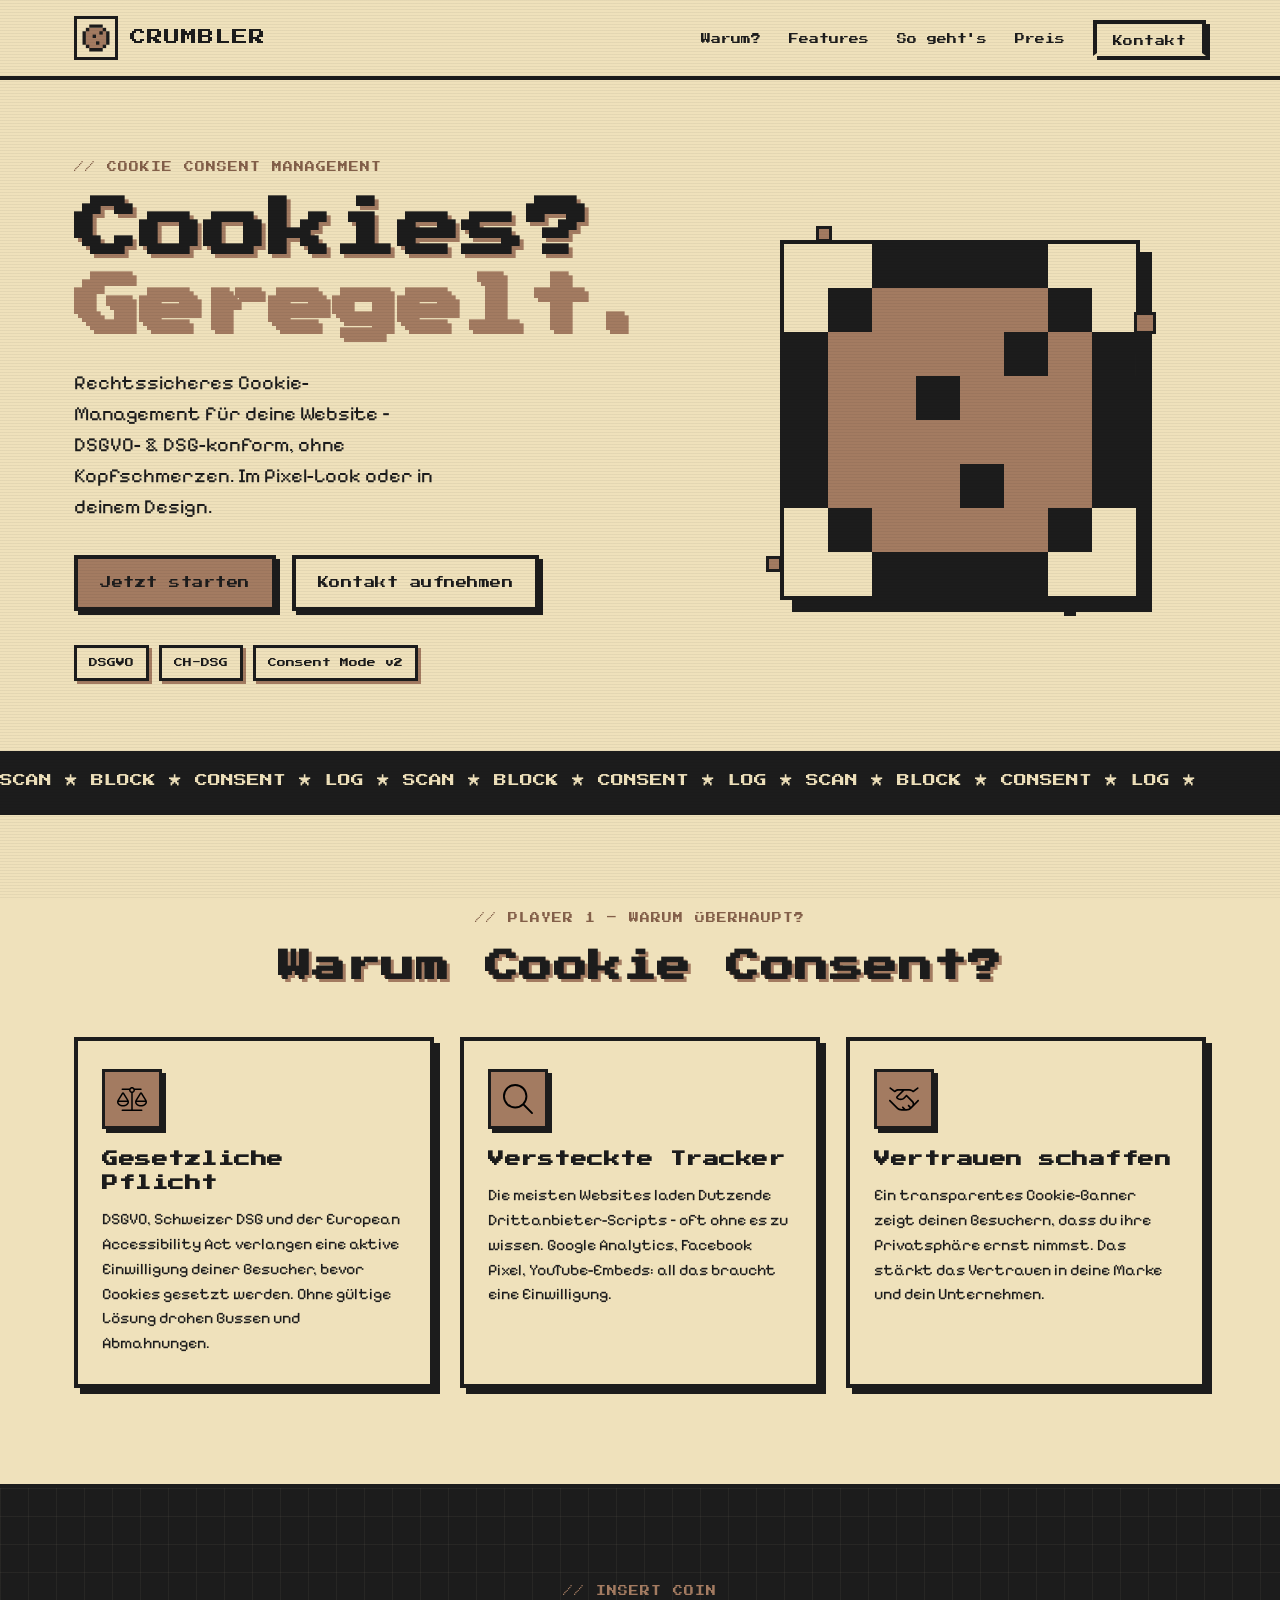
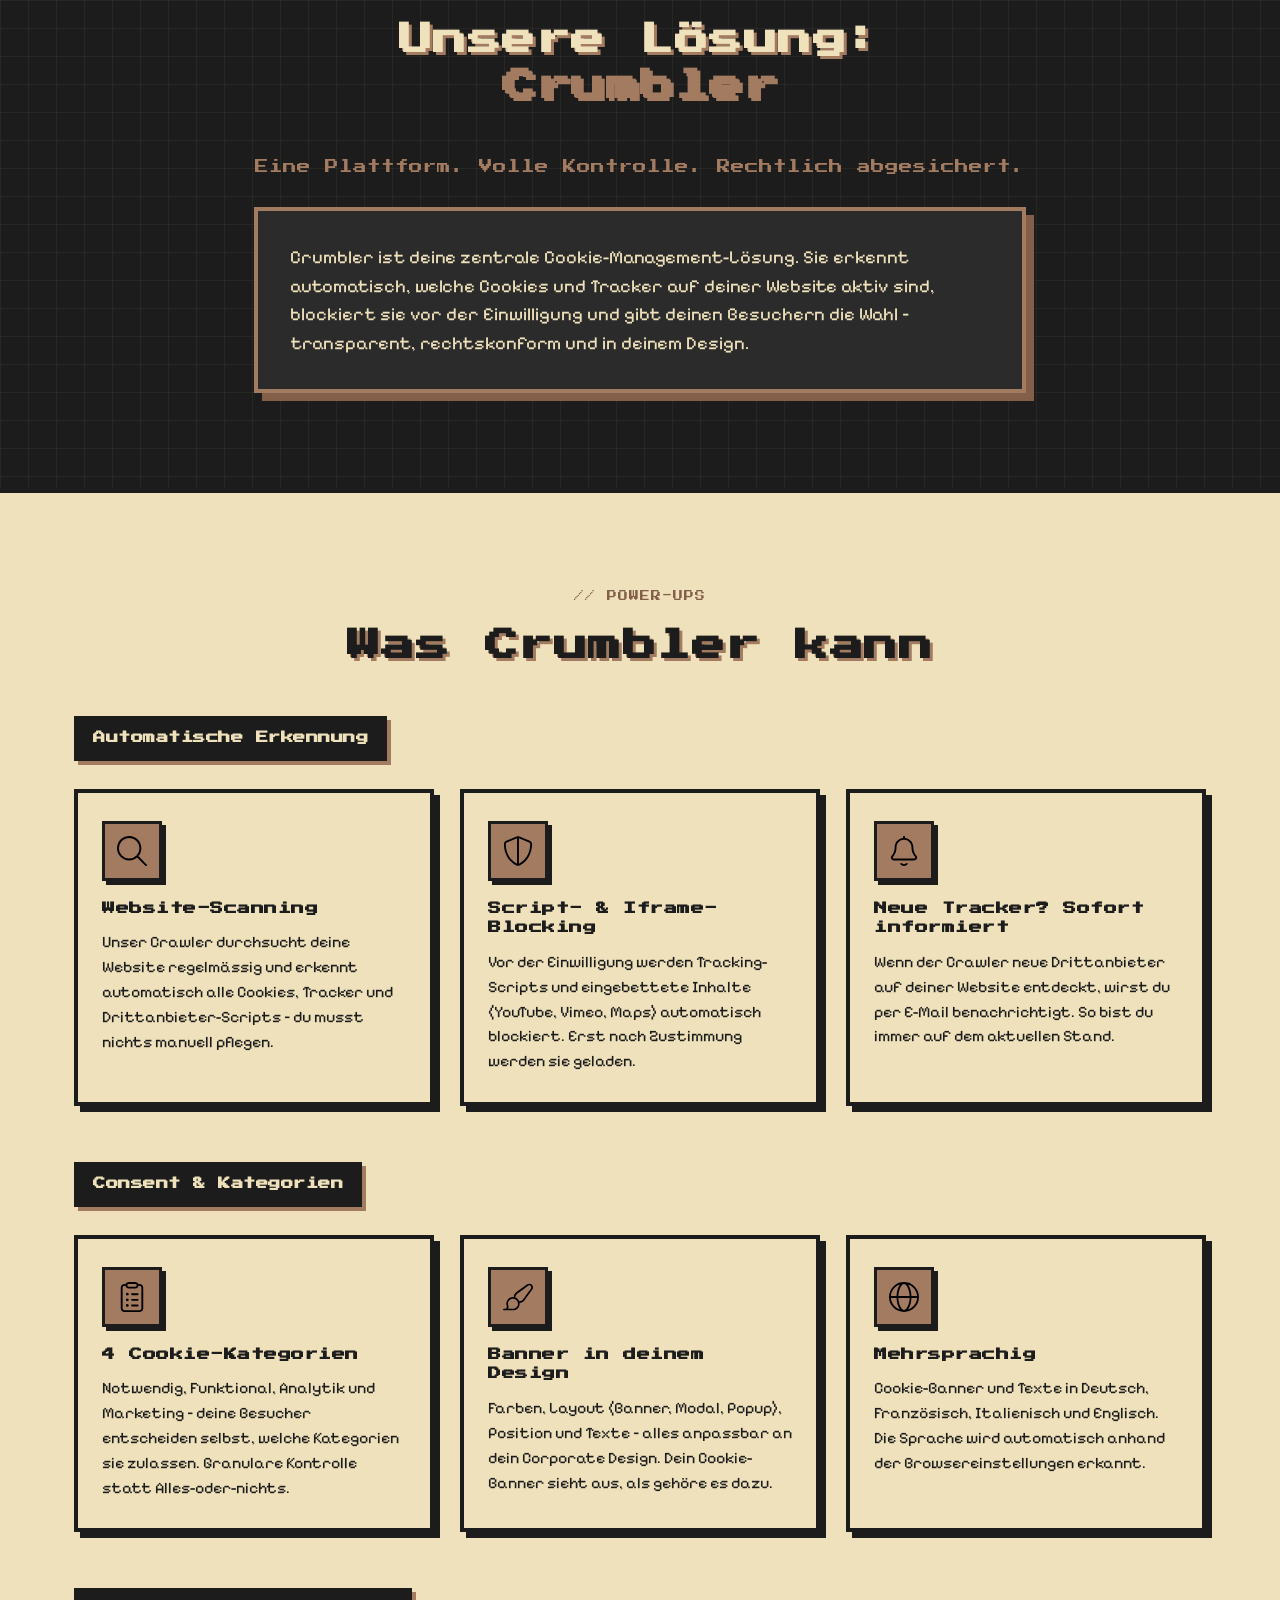
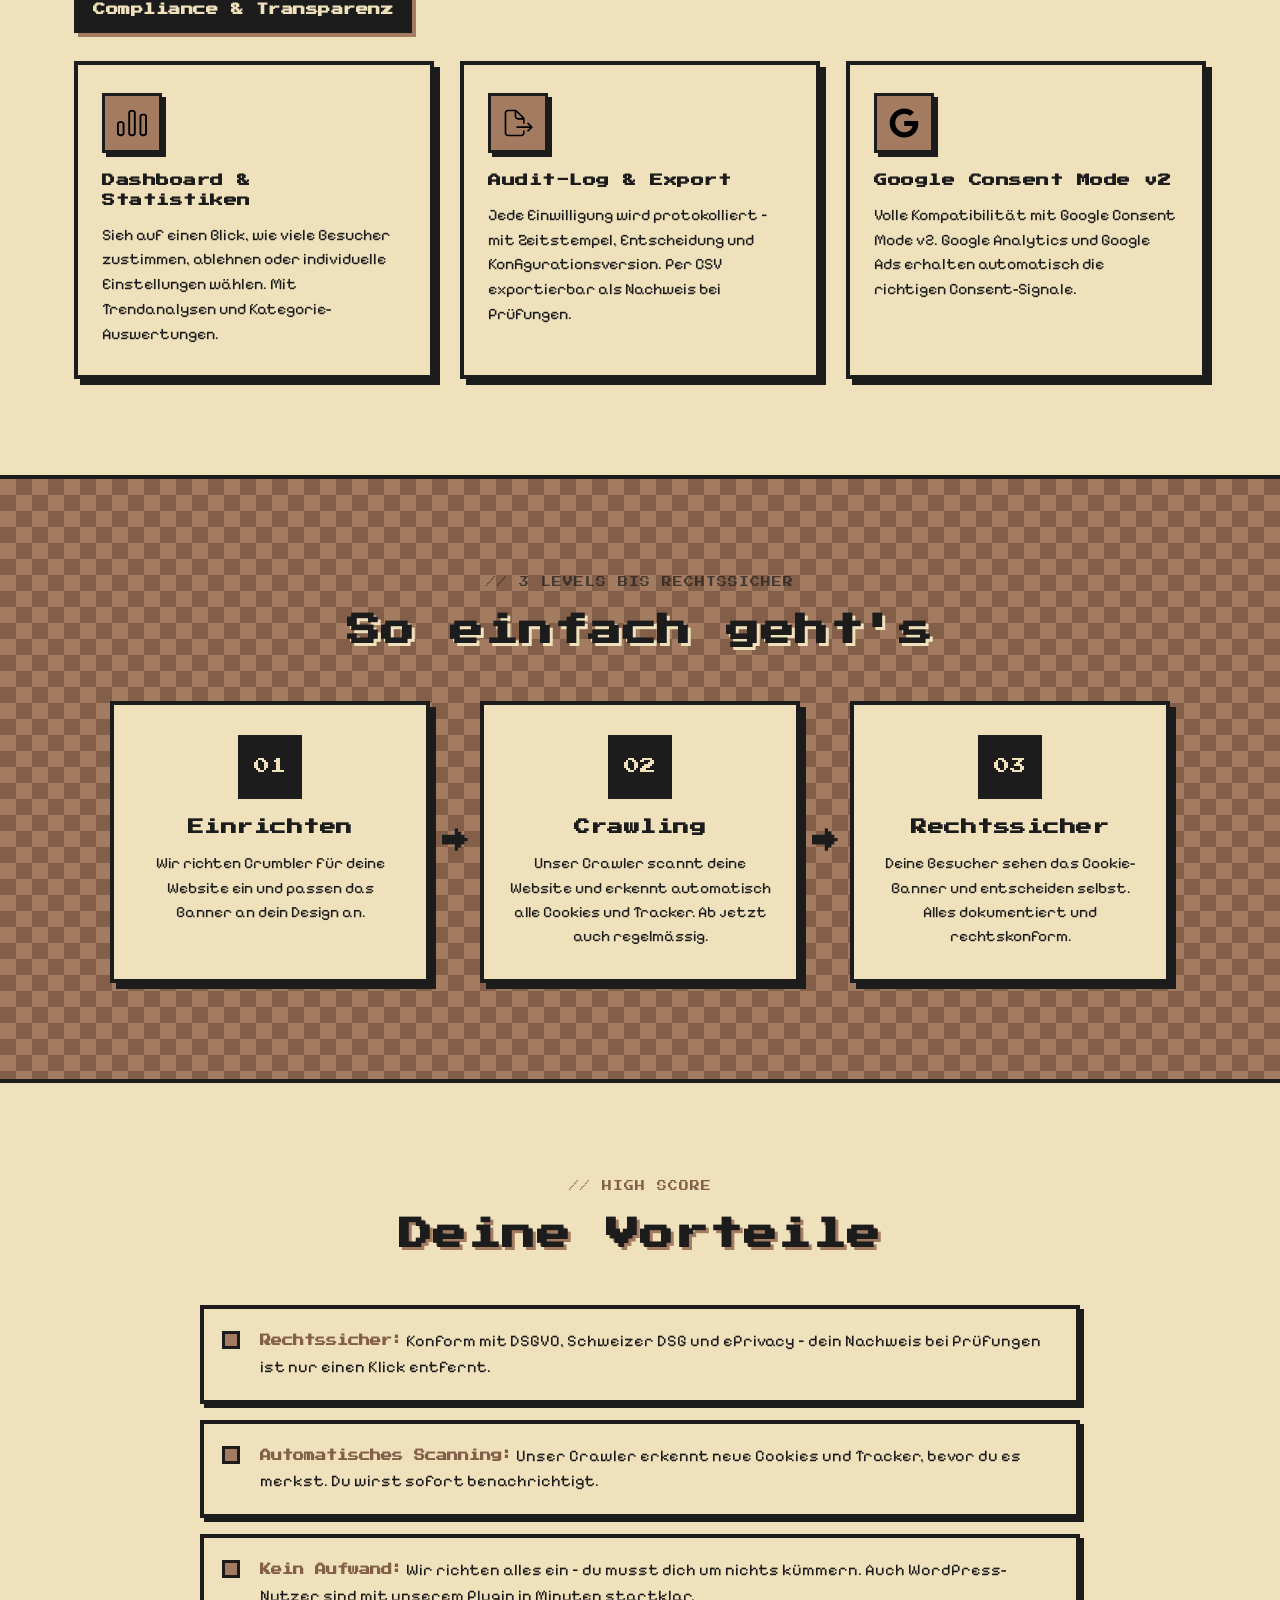
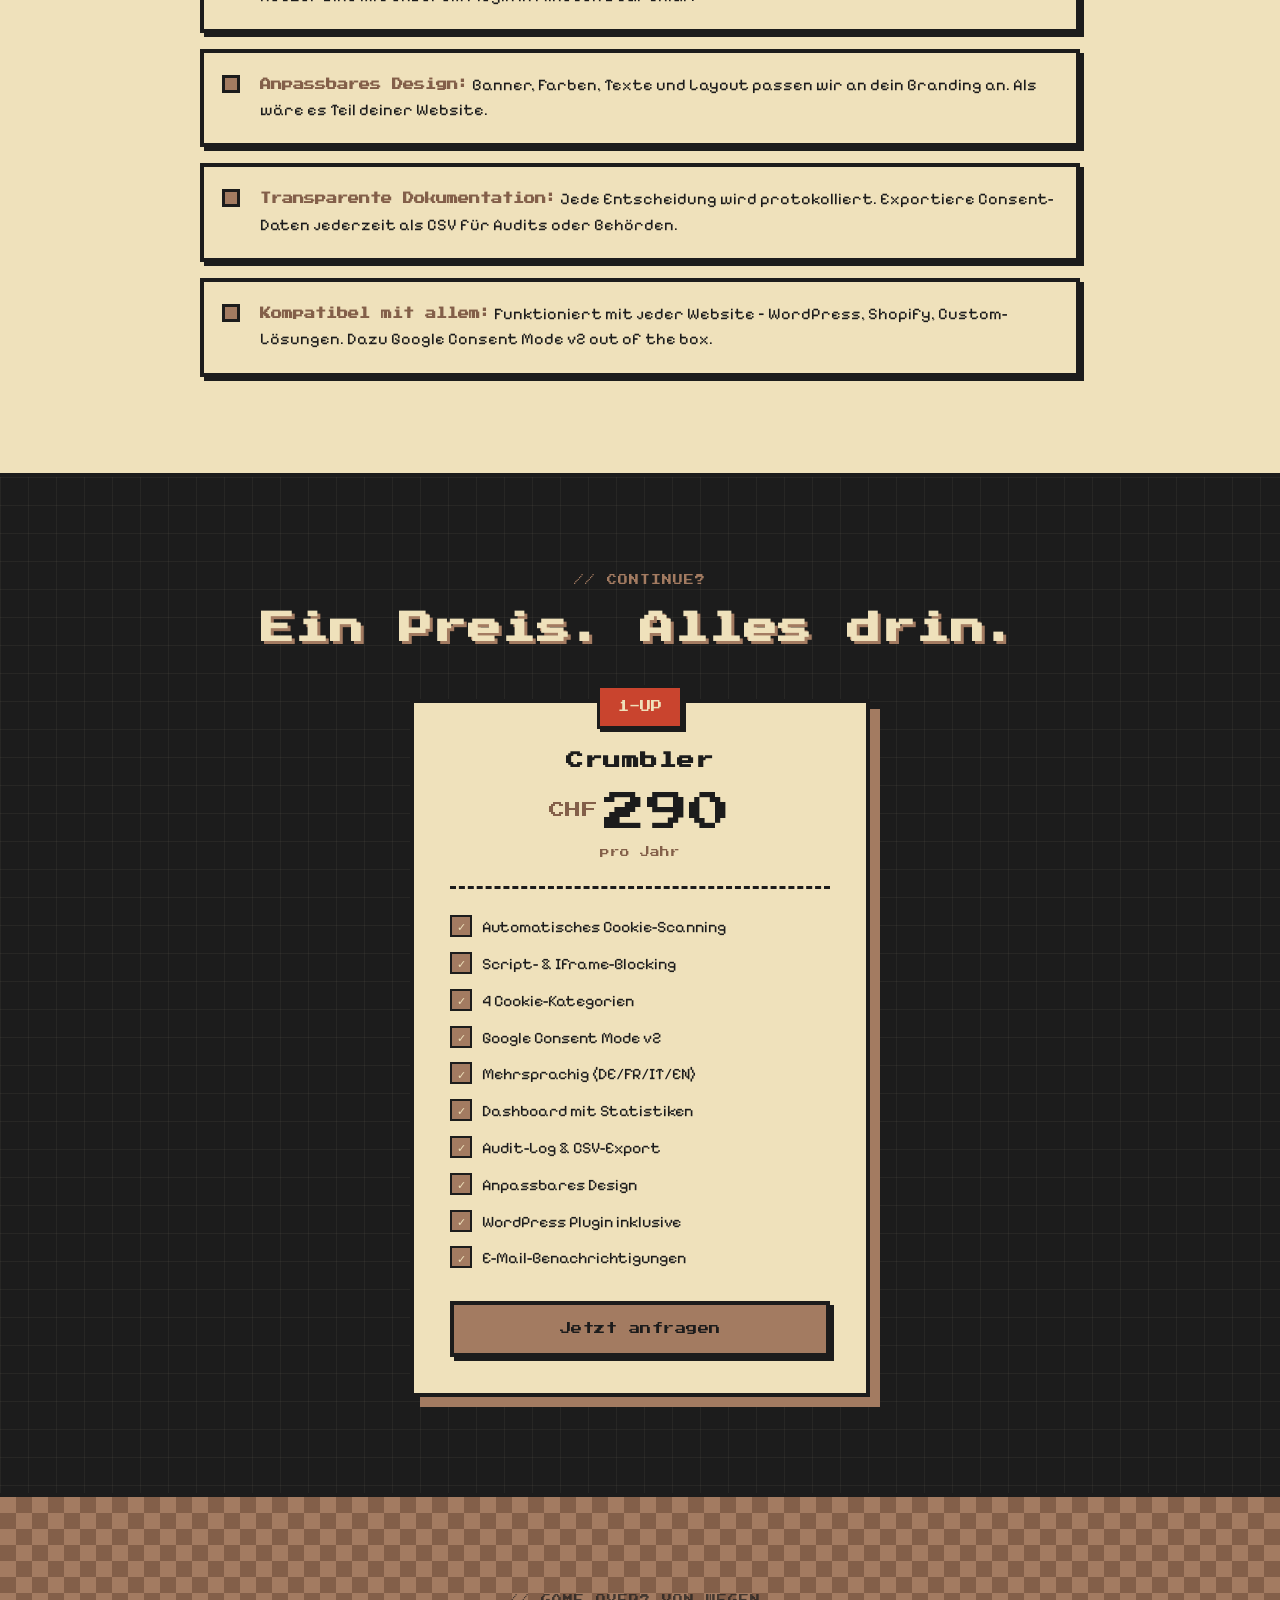
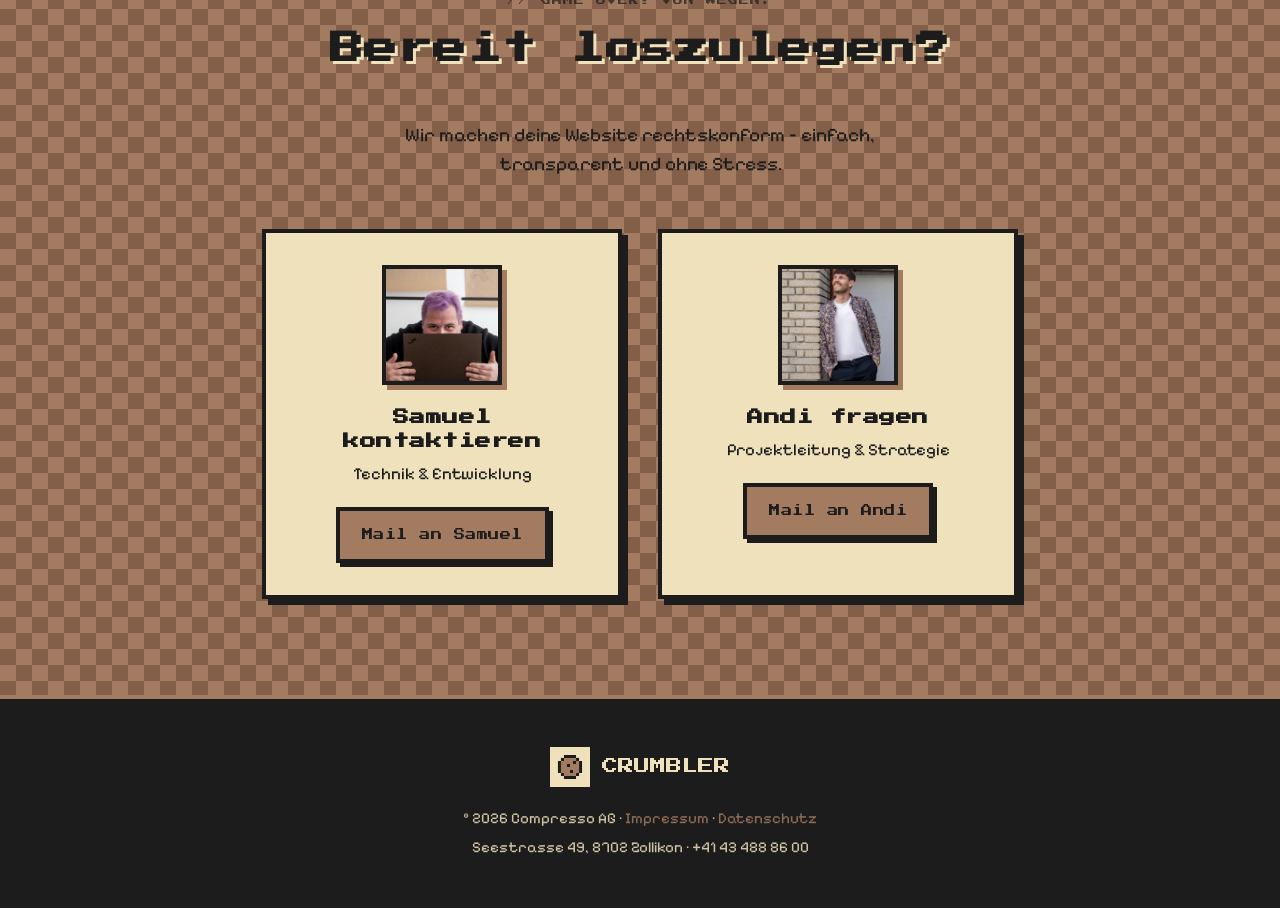
==== index.html @ e9c21f2f "Inline hero cookie as SVG for later animation Replace the hero <img> with an inline SVG so individua" ====
<!DOCTYPE html>
<html lang="de">
<head>
    <meta charset="UTF-8">
    <meta name="viewport" content="width=device-width, initial-scale=1.0">
    <title>Crumbler – Cookie Consent für deine Website. Pixelgenau geregelt.</title>
    <meta name="description" content="Crumbler macht deine Website rechtssicher – DSGVO- und DSG-konform. Automatisches Cookie-Scanning, intelligentes Blocking und ein Cookie-Banner im 8-Bit-Style oder in deinem Design.">

    <!-- Open Graph / Social -->
    <meta property="og:type" content="website">
    <meta property="og:title" content="Crumbler – Cookie Consent, pixelgenau geregelt">
    <meta property="og:description" content="Rechtssicheres Cookie-Management: automatisches Scanning, intelligentes Blocking und ein Banner, das zu deiner Marke passt.">
    <meta property="og:image" content="assets/logo.svg">
    <meta name="twitter:card" content="summary_large_image">
    <meta name="twitter:title" content="Crumbler – Cookie Consent, pixelgenau geregelt">
    <meta name="twitter:description" content="Rechtssicheres Cookie-Management im Pixel-Look.">

    <link rel="icon" type="image/svg+xml" href="assets/logo.svg">
    <link rel="preconnect" href="https://fonts.googleapis.com">
    <link rel="preconnect" href="https://fonts.gstatic.com" crossorigin>
    <link href="https://fonts.googleapis.com/css2?family=Press+Start+2P&family=Pixelify+Sans:wght@400..700&display=swap" rel="stylesheet">
    <link rel="stylesheet" href="css/styles.css">
</head>
<body>
    <!-- Scanline + grain overlay -->
    <div class="crt-overlay" aria-hidden="true"></div>

    <!-- Navigation -->
    <header id="header">
        <div class="container header-inner">
            <a href="#top" class="logo-link" aria-label="Crumbler Startseite">
                <img src="assets/logo.svg" alt="" class="logo-img">
                <span class="logo-word">CRUMBLER</span>
            </a>
            <button class="mobile-menu-toggle" aria-label="Menü öffnen" aria-expanded="false">
                <span></span><span></span><span></span>
            </button>
            <nav id="main-nav">
                <ul>
                    <li><a href="#why">Warum?</a></li>
                    <li><a href="#features">Features</a></li>
                    <li><a href="#howitworks">So geht's</a></li>
                    <li><a href="#pricing">Preis</a></li>
                    <li><a href="#contact" class="btn btn-small">Kontakt</a></li>
                </ul>
            </nav>
        </div>
    </header>

    <main id="top">
        <!-- 1) Hero -->
        <section id="hero" class="section-hero">
            <div class="container hero-grid">
                <div class="hero-copy">
                    <p class="kicker">// Cookie Consent Management</p>
                    <h1>Cookies?<br><span class="hl">Geregelt.</span></h1>
                    <p class="subline">Rechtssicheres Cookie-Management für deine Website – DSGVO- &amp; DSG-konform, ohne Kopfschmerzen. Im Pixel-Look oder in deinem Design.</p>
                    <div class="actions">
                        <a href="#pricing" class="btn btn-primary">Jetzt starten</a>
                        <a href="#contact" class="btn btn-secondary">Kontakt aufnehmen</a>
                    </div>
                    <ul class="hero-badges">
                        <li>DSGVO</li>
                        <li>CH-DSG</li>
                        <li>Consent Mode v2</li>
                    </ul>
                </div>
                <div class="hero-art">
                    <div class="cookie-stage">
                        <!-- Inline SVG so einzelne Teile (Teig, Rand, Schoko-Stücke) animierbar sind -->
                        <svg class="cookie-sprite" id="crumbler-cookie" viewBox="0 0 1167.128 1167.127" role="img" aria-label="Crumbler Cookie" xmlns="http://www.w3.org/2000/svg">
                            <rect class="dough" x="145.891" y="145.891" width="875.345" height="875.345"/>
                            <g class="cookie-edge">
                                <polygon class="edge edge-top" points="583.564 145.891 729.455 145.891 875.345 145.891 875.345 0 729.455 0 583.564 0 437.673 0 291.782 0 291.782 145.891 437.673 145.891 583.564 145.891"/>
                                <rect class="edge corner-tl" x="145.891" y="145.891" width="145.891" height="145.891"/>
                                <rect class="edge corner-tr" x="875.345" y="145.891" width="145.891" height="145.891"/>
                                <polygon class="edge edge-left" points="145.891 729.455 145.891 583.564 145.891 437.673 145.891 291.782 0 291.782 0 437.673 0 583.564 0 729.455 0 875.346 145.891 875.346 145.891 729.455"/>
                                <polygon class="edge edge-right" points="1021.237 291.782 1021.237 437.672 1021.237 583.563 1021.237 729.454 1021.237 875.345 1167.127 875.345 1167.127 729.454 1167.127 583.563 1167.127 437.672 1167.128 291.782 1021.237 291.782"/>
                                <rect class="edge corner-br" x="875.346" y="875.345" width="145.891" height="145.891"/>
                                <rect class="edge corner-bl" x="145.891" y="875.345" width="145.891" height="145.891"/>
                                <polygon class="edge edge-bottom" points="583.564 1021.236 437.673 1021.236 291.782 1021.236 291.782 1167.127 437.673 1167.127 583.564 1167.127 729.455 1167.127 875.345 1167.127 875.345 1021.236 729.455 1021.236 583.564 1021.236"/>
                            </g>
                            <g class="cookie-chips">
                                <rect class="chip chip-1" x="729.455" y="291.782" width="145.891" height="145.891"/>
                                <rect class="chip chip-2" x="437.673" y="437.673" width="145.891" height="145.891"/>
                                <rect class="chip chip-3" x="583.564" y="729.454" width="145.891" height="145.891"/>
                            </g>
                        </svg>
                        <span class="crumb crumb-1"></span>
                        <span class="crumb crumb-2"></span>
                        <span class="crumb crumb-3"></span>
                        <span class="crumb crumb-4"></span>
                    </div>
                </div>
            </div>
            <div class="marquee" aria-hidden="true">
                <div class="marquee-track">
                    <span>SCAN&nbsp;★&nbsp;BLOCK&nbsp;★&nbsp;CONSENT&nbsp;★&nbsp;LOG&nbsp;★&nbsp;</span>
                    <span>SCAN&nbsp;★&nbsp;BLOCK&nbsp;★&nbsp;CONSENT&nbsp;★&nbsp;LOG&nbsp;★&nbsp;</span>
                    <span>SCAN&nbsp;★&nbsp;BLOCK&nbsp;★&nbsp;CONSENT&nbsp;★&nbsp;LOG&nbsp;★&nbsp;</span>
                </div>
            </div>
        </section>

        <!-- 2) Warum Cookie Consent? -->
        <section id="why" class="section section-light reveal">
            <div class="container">
                <p class="kicker center">// Player 1 – Warum überhaupt?</p>
                <h2>Warum Cookie Consent?</h2>
                <div class="grid-3">
                    <div class="card">
                        <div class="card-icon-wrap"><img src="assets/icons/scale-balanced.svg" alt="" class="card-icon"></div>
                        <h3>Gesetzliche Pflicht</h3>
                        <p>DSGVO, Schweizer DSG und der European Accessibility Act verlangen eine aktive Einwilligung deiner Besucher, bevor Cookies gesetzt werden. Ohne gültige Lösung drohen Bussen und Abmahnungen.</p>
                    </div>
                    <div class="card">
                        <div class="card-icon-wrap"><img src="assets/icons/magnifying-glass.svg" alt="" class="card-icon"></div>
                        <h3>Versteckte Tracker</h3>
                        <p>Die meisten Websites laden Dutzende Drittanbieter-Scripts – oft ohne es zu wissen. Google Analytics, Facebook Pixel, YouTube-Embeds: all das braucht eine Einwilligung.</p>
                    </div>
                    <div class="card">
                        <div class="card-icon-wrap"><img src="assets/icons/handshake.svg" alt="" class="card-icon"></div>
                        <h3>Vertrauen schaffen</h3>
                        <p>Ein transparentes Cookie-Banner zeigt deinen Besuchern, dass du ihre Privatsphäre ernst nimmst. Das stärkt das Vertrauen in deine Marke und dein Unternehmen.</p>
                    </div>
                </div>
            </div>
        </section>

        <!-- 3) Lösung -->
        <section id="solution" class="section section-dark reveal">
            <div class="container narrow">
                <p class="kicker center">// Insert coin</p>
                <h2>Unsere Lösung: <span class="hl">Crumbler</span></h2>
                <p class="lead">Eine Plattform. Volle Kontrolle. Rechtlich abgesichert.</p>
                <div class="content-block">
                    <p>Crumbler ist deine zentrale Cookie-Management-Lösung. Sie erkennt automatisch, welche Cookies und Tracker auf deiner Website aktiv sind, blockiert sie vor der Einwilligung und gibt deinen Besuchern die Wahl – transparent, rechtskonform und in deinem Design.</p>
                </div>
            </div>
        </section>

        <!-- 4) Features -->
        <section id="features" class="section section-light reveal">
            <div class="container">
                <p class="kicker center">// Power-ups</p>
                <h2>Was Crumbler kann</h2>

                <div class="feature-group">
                    <h3 class="feature-group-title">Automatische Erkennung</h3>
                    <div class="grid-3">
                        <div class="feature-card">
                            <div class="feature-icon"><img src="assets/icons/magnifying-glass.svg" alt="" class="fa-icon"></div>
                            <h4>Website-Scanning</h4>
                            <p>Unser Crawler durchsucht deine Website regelmässig und erkennt automatisch alle Cookies, Tracker und Drittanbieter-Scripts – du musst nichts manuell pflegen.</p>
                        </div>
                        <div class="feature-card">
                            <div class="feature-icon"><img src="assets/icons/shield-halved.svg" alt="" class="fa-icon"></div>
                            <h4>Script- &amp; Iframe-Blocking</h4>
                            <p>Vor der Einwilligung werden Tracking-Scripts und eingebettete Inhalte (YouTube, Vimeo, Maps) automatisch blockiert. Erst nach Zustimmung werden sie geladen.</p>
                        </div>
                        <div class="feature-card">
                            <div class="feature-icon"><img src="assets/icons/bell.svg" alt="" class="fa-icon"></div>
                            <h4>Neue Tracker? Sofort informiert</h4>
                            <p>Wenn der Crawler neue Drittanbieter auf deiner Website entdeckt, wirst du per E-Mail benachrichtigt. So bist du immer auf dem aktuellen Stand.</p>
                        </div>
                    </div>
                </div>

                <div class="feature-group">
                    <h3 class="feature-group-title">Consent &amp; Kategorien</h3>
                    <div class="grid-3">
                        <div class="feature-card">
                            <div class="feature-icon"><img src="assets/icons/clipboard-list.svg" alt="" class="fa-icon"></div>
                            <h4>4 Cookie-Kategorien</h4>
                            <p>Notwendig, Funktional, Analytik und Marketing – deine Besucher entscheiden selbst, welche Kategorien sie zulassen. Granulare Kontrolle statt Alles-oder-nichts.</p>
                        </div>
                        <div class="feature-card">
                            <div class="feature-icon"><img src="assets/icons/paintbrush.svg" alt="" class="fa-icon"></div>
                            <h4>Banner in deinem Design</h4>
                            <p>Farben, Layout (Banner, Modal, Popup), Position und Texte – alles anpassbar an dein Corporate Design. Dein Cookie-Banner sieht aus, als gehöre es dazu.</p>
                        </div>
                        <div class="feature-card">
                            <div class="feature-icon"><img src="assets/icons/globe.svg" alt="" class="fa-icon"></div>
                            <h4>Mehrsprachig</h4>
                            <p>Cookie-Banner und Texte in Deutsch, Französisch, Italienisch und Englisch. Die Sprache wird automatisch anhand der Browsereinstellungen erkannt.</p>
                        </div>
                    </div>
                </div>

                <div class="feature-group">
                    <h3 class="feature-group-title">Compliance &amp; Transparenz</h3>
                    <div class="grid-3">
                        <div class="feature-card">
                            <div class="feature-icon"><img src="assets/icons/chart-simple.svg" alt="" class="fa-icon"></div>
                            <h4>Dashboard &amp; Statistiken</h4>
                            <p>Sieh auf einen Blick, wie viele Besucher zustimmen, ablehnen oder individuelle Einstellungen wählen. Mit Trendanalysen und Kategorie-Auswertungen.</p>
                        </div>
                        <div class="feature-card">
                            <div class="feature-icon"><img src="assets/icons/file-export.svg" alt="" class="fa-icon"></div>
                            <h4>Audit-Log &amp; Export</h4>
                            <p>Jede Einwilligung wird protokolliert – mit Zeitstempel, Entscheidung und Konfigurationsversion. Per CSV exportierbar als Nachweis bei Prüfungen.</p>
                        </div>
                        <div class="feature-card">
                            <div class="feature-icon"><img src="assets/icons/google.svg" alt="" class="fa-icon"></div>
                            <h4>Google Consent Mode v2</h4>
                            <p>Volle Kompatibilität mit Google Consent Mode v2. Google Analytics und Google Ads erhalten automatisch die richtigen Consent-Signale.</p>
                        </div>
                    </div>
                </div>
            </div>
        </section>

        <!-- 5) So funktioniert es -->
        <section id="howitworks" class="section section-cookie reveal">
            <div class="container">
                <p class="kicker center">// 3 Levels bis rechtssicher</p>
                <h2>So einfach geht's</h2>
                <div class="workflow-steps">
                    <div class="step">
                        <span class="step-number">01</span>
                        <h3>Einrichten</h3>
                        <p>Wir richten Crumbler für deine Website ein und passen das Banner an dein Design an.</p>
                    </div>
                    <div class="step-arrow">&rarr;</div>
                    <div class="step">
                        <span class="step-number">02</span>
                        <h3>Crawling</h3>
                        <p>Unser Crawler scannt deine Website und erkennt automatisch alle Cookies und Tracker. Ab jetzt auch regelmässig.</p>
                    </div>
                    <div class="step-arrow">&rarr;</div>
                    <div class="step">
                        <span class="step-number">03</span>
                        <h3>Rechtssicher</h3>
                        <p>Deine Besucher sehen das Cookie-Banner und entscheiden selbst. Alles dokumentiert und rechtskonform.</p>
                    </div>
                </div>
            </div>
        </section>

        <!-- 6) Vorteile -->
        <section id="benefits" class="section section-light reveal">
            <div class="container">
                <p class="kicker center">// High Score</p>
                <h2>Deine Vorteile</h2>
                <ul class="benefits-list">
                    <li><strong>Rechtssicher:</strong> Konform mit DSGVO, Schweizer DSG und ePrivacy – dein Nachweis bei Prüfungen ist nur einen Klick entfernt.</li>
                    <li><strong>Automatisches Scanning:</strong> Unser Crawler erkennt neue Cookies und Tracker, bevor du es merkst. Du wirst sofort benachrichtigt.</li>
                    <li><strong>Kein Aufwand:</strong> Wir richten alles ein – du musst dich um nichts kümmern. Auch WordPress-Nutzer sind mit unserem Plugin in Minuten startklar.</li>
                    <li><strong>Anpassbares Design:</strong> Banner, Farben, Texte und Layout passen wir an dein Branding an. Als wäre es Teil deiner Website.</li>
                    <li><strong>Transparente Dokumentation:</strong> Jede Entscheidung wird protokolliert. Exportiere Consent-Daten jederzeit als CSV für Audits oder Behörden.</li>
                    <li><strong>Kompatibel mit allem:</strong> Funktioniert mit jeder Website – WordPress, Shopify, Custom-Lösungen. Dazu Google Consent Mode v2 out of the box.</li>
                </ul>
            </div>
        </section>

        <!-- 7) Pricing -->
        <section id="pricing" class="section section-dark reveal">
            <div class="container narrow">
                <p class="kicker center">// Continue?</p>
                <h2>Ein Preis. Alles drin.</h2>
                <div class="pricing-single">
                    <div class="price-card">
                        <span class="price-ribbon">1-UP</span>
                        <h3>Crumbler</h3>
                        <div class="price"><span class="price-cur">CHF</span>290</div>
                        <div class="sub-price">pro Jahr</div>
                        <hr>
                        <ul class="features">
                            <li>Automatisches Cookie-Scanning</li>
                            <li>Script- &amp; Iframe-Blocking</li>
                            <li>4 Cookie-Kategorien</li>
                            <li>Google Consent Mode v2</li>
                            <li>Mehrsprachig (DE/FR/IT/EN)</li>
                            <li>Dashboard mit Statistiken</li>
                            <li>Audit-Log &amp; CSV-Export</li>
                            <li>Anpassbares Design</li>
                            <li>WordPress Plugin inklusive</li>
                            <li>E-Mail-Benachrichtigungen</li>
                        </ul>
                        <a href="mailto:info@compresso.ch?subject=Anfrage%20Crumbler" class="btn btn-primary btn-block">Jetzt anfragen</a>
                    </div>
                </div>
            </div>
        </section>

        <!-- 8) CTA / Kontakt -->
        <section id="contact" class="section section-cookie reveal">
            <div class="container">
                <p class="kicker center">// Game over? Von wegen.</p>
                <h2>Bereit loszulegen?</h2>
                <p class="claim">Wir machen deine Website rechtskonform – einfach, transparent und ohne Stress.</p>

                <div class="contact-persons">
                    <div class="person">
                        <div class="person-photo-wrap"><img src="assets/samuel.jpg" alt="Samuel Rüegger" class="person-photo"></div>
                        <h3>Samuel kontaktieren</h3>
                        <p>Technik &amp; Entwicklung</p>
                        <a href="mailto:samuel.ruegger@compresso.ch" class="btn btn-primary">Mail an Samuel</a>
                    </div>
                    <div class="person">
                        <div class="person-photo-wrap"><img src="assets/andi.jpg" alt="Andi Eggli" class="person-photo"></div>
                        <h3>Andi fragen</h3>
                        <p>Projektleitung &amp; Strategie</p>
                        <a href="mailto:andi.eggli@compresso.ch" class="btn btn-primary">Mail an Andi</a>
                    </div>
                </div>
            </div>
        </section>
    </main>

    <footer>
        <div class="container footer-inner">
            <div class="footer-brand">
                <img src="assets/logo.svg" alt="" class="footer-logo">
                <span>CRUMBLER</span>
            </div>
            <p class="footer-meta">&copy; 2026 Compresso AG · <a href="https://compresso.ch/impressum/" target="_blank" rel="noopener">Impressum</a> · <a href="https://compresso.ch/datenschutzerklaerung/" target="_blank" rel="noopener">Datenschutz</a></p>
            <p class="footer-meta">Seestrasse 49, 8702 Zollikon · +41 43 488 86 00</p>
        </div>
    </footer>

    <script src="js/app.js"></script>
</body>
</html>
---- css/styles.css ----
/* =========================================================
   CRUMBLER — 8-bit / bitmap pixel aesthetic
   Palette derived from the cookie logo:
     #efe1bb  cream   (paper)
     #a37b61  cookie  (brown accent)
     #1c1c1c  ink     (near-black)
   ========================================================= */

:root {
    --cream:    #efe1bb;
    --cream-2:  #e6d4a3;   /* deeper cream for patterns */
    --cookie:   #a37b61;
    --cookie-d: #835f49;   /* darker cookie for shadows */
    --ink:      #1c1c1c;
    --ink-2:    #2b2b2b;
    --chip:     #c9442e;   /* arcade red accent (sparingly) */
    --pico-green:#5bb265;

    --px: 4px;                       /* base pixel unit */
    --border: var(--ink);
    --shadow-hard: 6px 6px 0 var(--ink);
    --shadow-hard-sm: 4px 4px 0 var(--ink);

    --font-display: "Press Start 2P", monospace;
    --font-body: "Pixelify Sans", "Press Start 2P", monospace;

    --maxw: 1180px;
}

/* ---------- Reset ---------- */
*, *::before, *::after { box-sizing: border-box; margin: 0; padding: 0; }

html { scroll-behavior: smooth; }

body {
    font-family: var(--font-body);
    font-size: 20px;
    line-height: 1.55;
    color: var(--ink);
    background-color: var(--cream);
    /* dotted bitmap paper texture */
    background-image:
        radial-gradient(var(--cream-2) 1.4px, transparent 1.5px);
    background-size: 14px 14px;
    -webkit-font-smoothing: none;
    image-rendering: pixelated;
    overflow-x: hidden;
}

img { image-rendering: pixelated; }
.fa-icon, .card-icon { image-rendering: auto; }   /* keep vector icons crisp */

a { color: inherit; }

::selection { background: var(--chip); color: var(--cream); }

/* Chunky pixel scrollbar */
::-webkit-scrollbar { width: 14px; }
::-webkit-scrollbar-track { background: var(--cream-2); }
::-webkit-scrollbar-thumb { background: var(--cookie); border: 3px solid var(--ink); }

/* ---------- CRT scanline + vignette overlay ---------- */
.crt-overlay {
    position: fixed;
    inset: 0;
    pointer-events: none;
    z-index: 9999;
    background:
        repeating-linear-gradient(
            to bottom,
            rgba(28,28,28,0.05) 0px,
            rgba(28,28,28,0.05) 1px,
            transparent 1px,
            transparent 3px
        );
    mix-blend-mode: multiply;
}

/* ---------- Layout ---------- */
.container { width: 100%; max-width: var(--maxw); margin: 0 auto; padding: 0 24px; }
.container.narrow { max-width: 820px; }

.section { padding: 96px 0; position: relative; }

.section-light { background: var(--cream); }

.section-dark {
    background: var(--ink);
    color: var(--cream);
    background-image:
        linear-gradient(rgba(239,225,187,0.05) 1px, transparent 1px),
        linear-gradient(90deg, rgba(239,225,187,0.05) 1px, transparent 1px);
    background-size: 28px 28px;
}

.section-cookie {
    background: var(--cookie);
    color: var(--ink);
    /* checkerboard dither */
    background-image:
        linear-gradient(45deg, var(--cookie-d) 25%, transparent 25%, transparent 75%, var(--cookie-d) 75%),
        linear-gradient(45deg, var(--cookie-d) 25%, transparent 25%, transparent 75%, var(--cookie-d) 75%);
    background-size: 32px 32px;
    background-position: 0 0, 16px 16px;
}

/* thick divider between sections */
.section + .section,
.section-hero + .section { border-top: var(--px) solid var(--ink); }
.section-dark { border-top-color: var(--ink) !important; }

/* ---------- Typography ---------- */
h1, h2, h3, h4, .logo-word, .step-number, .price, .btn {
    font-family: var(--font-display);
    line-height: 1.35;
    letter-spacing: 0.5px;
}

h1 {
    font-size: clamp(2.1rem, 6vw, 4rem);
    line-height: 1.18;
    text-shadow: var(--px) var(--px) 0 var(--cookie);
}

h2 {
    font-size: clamp(1.3rem, 3.4vw, 2.1rem);
    margin-bottom: 48px;
    text-align: center;
}

.section-dark h2 { text-shadow: 3px 3px 0 var(--cookie); }
.section-light h2 { text-shadow: 3px 3px 0 var(--cookie); }
.section-cookie h2 { text-shadow: 3px 3px 0 var(--cream); }

h3 { font-size: 1rem; line-height: 1.5; }
h4 { font-size: 0.82rem; line-height: 1.5; }

p { font-size: 1.05rem; }

.kicker {
    font-family: var(--font-display);
    font-size: 0.62rem;
    letter-spacing: 1px;
    color: var(--cookie-d);
    margin-bottom: 18px;
    text-transform: uppercase;
}
.section-dark .kicker { color: var(--cookie); }
.section-cookie .kicker { color: var(--ink); opacity: 0.7; }
.kicker.center { text-align: center; }

.hl { color: var(--cookie); }
.section-dark .hl { color: var(--cookie); }

/* ---------- Buttons ---------- */
.btn {
    display: inline-block;
    font-size: 0.7rem;
    text-decoration: none;
    padding: 16px 22px;
    border: var(--px) solid var(--ink);
    background: var(--cream);
    color: var(--ink);
    box-shadow: var(--shadow-hard-sm);
    transition: transform .08s steps(2), box-shadow .08s steps(2);
    cursor: pointer;
    text-align: center;
    line-height: 1.4;
}
.btn:hover { transform: translate(-2px, -2px); box-shadow: 6px 6px 0 var(--ink); }
.btn:active { transform: translate(4px, 4px); box-shadow: 0 0 0 var(--ink); }

.btn-primary { background: var(--cookie); color: var(--ink); }
.btn-secondary { background: var(--cream); color: var(--ink); }
.btn-small { padding: 11px 16px; font-size: 0.6rem; box-shadow: var(--px) var(--px) 0 var(--ink); }
.btn-block { display: block; width: 100%; }

/* ---------- Header ---------- */
#header {
    position: sticky;
    top: 0;
    z-index: 100;
    background: var(--cream);
    border-bottom: var(--px) solid var(--ink);
}
.header-inner { display: flex; align-items: center; justify-content: space-between; height: 76px; }

.logo-link { display: flex; align-items: center; gap: 12px; text-decoration: none; }
.logo-img { width: 44px; height: 44px; border: 3px solid var(--ink); display: block; }
.logo-word { font-family: var(--font-display); font-size: 1rem; letter-spacing: 1px; }

#main-nav ul { list-style: none; display: flex; align-items: center; gap: 28px; }
#main-nav a {
    font-family: var(--font-display);
    font-size: 0.62rem;
    text-decoration: none;
    padding-bottom: 4px;
    border-bottom: 3px solid transparent;
    transition: border-color .1s steps(1), color .1s;
}
#main-nav a:not(.btn):hover { border-bottom-color: var(--cookie); color: var(--cookie-d); }

.mobile-menu-toggle {
    display: none;
    flex-direction: column;
    gap: 5px;
    background: var(--cookie);
    border: 3px solid var(--ink);
    padding: 9px;
    cursor: pointer;
}
.mobile-menu-toggle span { display: block; width: 22px; height: 4px; background: var(--ink); }

/* ---------- Hero ---------- */
.section-hero {
    position: relative;
    padding: 80px 0 0;
    background: var(--cream);
    overflow: hidden;
}
.hero-grid {
    display: grid;
    grid-template-columns: 1.1fr 0.9fr;
    gap: 40px;
    align-items: center;
    padding-bottom: 70px;
}
.hero-copy .subline {
    font-size: 1.25rem;
    max-width: 30ch;
    margin: 24px 0 32px;
}
.actions { display: flex; flex-wrap: wrap; gap: 16px; }

.hero-badges { list-style: none; display: flex; flex-wrap: wrap; gap: 10px; margin-top: 34px; }
.hero-badges li {
    font-family: var(--font-display);
    font-size: 0.55rem;
    padding: 8px 12px;
    background: var(--cream);
    border: 3px solid var(--ink);
    box-shadow: 3px 3px 0 var(--cookie);
}

/* Hero cookie sprite */
.hero-art { display: flex; justify-content: center; align-items: center; }
.cookie-stage { position: relative; width: min(360px, 80%); aspect-ratio: 1; }
.cookie-sprite {
    width: 100%;
    height: 100%;
    display: block;
    border: var(--px) solid var(--ink);
    box-shadow: 12px 12px 0 var(--ink);
    animation: bob 2.4s steps(4) infinite alternate;
}
/* Inline-SVG-Teile — einzeln animierbar via .dough / .edge / .chip (bzw. .chip-1..3) */
.cookie-sprite .dough { fill: var(--cookie); }
.cookie-sprite .edge  { fill: var(--ink); }
.cookie-sprite .chip  { fill: var(--ink); transform-box: fill-box; transform-origin: center; }
@keyframes bob { from { transform: translateY(0); } to { transform: translateY(-12px); } }

.crumb {
    position: absolute;
    width: 16px; height: 16px;
    background: var(--cookie);
    border: 3px solid var(--ink);
    animation: float 3s steps(6) infinite alternate;
}
.crumb-1 { top: -14px; left: 10%; }
.crumb-2 { top: 20%; right: -16px; width: 22px; height: 22px; animation-delay: .4s; }
.crumb-3 { bottom: 8%; left: -14px; animation-delay: .8s; }
.crumb-4 { bottom: -16px; right: 18%; width: 12px; height: 12px; background: var(--ink); animation-delay: 1.1s; }
@keyframes float { from { transform: translateY(0) rotate(0); } to { transform: translateY(-10px) rotate(0); } }

/* Hero marquee ticker */
.marquee {
    border-top: var(--px) solid var(--ink);
    border-bottom: var(--px) solid var(--ink);
    background: var(--ink);
    color: var(--cream);
    overflow: hidden;
    white-space: nowrap;
}
.marquee-track {
    display: inline-flex;
    font-family: var(--font-display);
    font-size: 0.8rem;
    padding: 16px 0;
    animation: scroll 18s linear infinite;
}
.marquee-track span { padding-right: 0; }
@keyframes scroll { from { transform: translateX(0); } to { transform: translateX(-33.33%); } }

/* ---------- Grid of cards ---------- */
.grid-3 { display: grid; grid-template-columns: repeat(3, 1fr); gap: 26px; }

.card, .feature-card {
    background: var(--cream);
    border: var(--px) solid var(--ink);
    box-shadow: var(--shadow-hard);
    padding: 28px 24px;
    transition: transform .1s steps(2), box-shadow .1s steps(2);
}
.section-cookie .card,
.section-cookie .feature-card { background: var(--cream); }
.card:hover, .feature-card:hover {
    transform: translate(-3px, -3px);
    box-shadow: 9px 9px 0 var(--ink);
}

.card h3, .feature-card h4 { margin: 18px 0 12px; }
.card p, .feature-card p { font-size: 1rem; }

.card-icon-wrap, .feature-icon {
    width: 60px; height: 60px;
    display: flex; align-items: center; justify-content: center;
    background: var(--cookie);
    border: 3px solid var(--ink);
    box-shadow: 4px 4px 0 var(--ink);
}
.card-icon, .fa-icon { width: 30px; height: 30px; color: var(--ink); }

/* ---------- Feature groups ---------- */
.feature-group { margin-top: 56px; }
.feature-group:first-of-type { margin-top: 0; }
.feature-group-title {
    display: inline-block;
    font-size: 0.78rem;
    margin-bottom: 28px;
    padding: 10px 16px;
    background: var(--ink);
    color: var(--cream);
    border: 3px solid var(--ink);
    box-shadow: 4px 4px 0 var(--cookie);
}

/* ---------- Solution block ---------- */
.lead {
    font-family: var(--font-display);
    font-size: 0.85rem;
    line-height: 1.7;
    text-align: center;
    color: var(--cookie);
    margin-bottom: 28px;
}
.content-block {
    background: var(--ink-2);
    border: var(--px) solid var(--cookie);
    box-shadow: 8px 8px 0 var(--cookie-d);
    padding: 32px;
}
.content-block p { font-size: 1.15rem; }

/* ---------- Workflow steps ---------- */
.workflow-steps {
    display: flex;
    align-items: stretch;
    justify-content: center;
    gap: 12px;
    flex-wrap: wrap;
}
.step {
    flex: 1 1 240px;
    max-width: 320px;
    background: var(--cream);
    border: var(--px) solid var(--ink);
    box-shadow: var(--shadow-hard);
    padding: 30px 24px;
    text-align: center;
}
.step h3 { margin: 16px 0 12px; }
.step p { font-size: 0.98rem; }
.step-number {
    display: inline-flex;
    align-items: center; justify-content: center;
    width: 64px; height: 64px;
    font-size: 1rem;
    background: var(--ink);
    color: var(--cream);
    border: 3px solid var(--ink);
    box-shadow: 4px 4px 0 var(--cream);
}
.step-arrow {
    display: flex;
    align-items: center;
    font-family: var(--font-display);
    font-size: 1.6rem;
    color: var(--ink);
}

/* ---------- Benefits ---------- */
.benefits-list { list-style: none; max-width: 880px; margin: 0 auto; display: grid; gap: 16px; }
.benefits-list li {
    background: var(--cream);
    border: var(--px) solid var(--ink);
    box-shadow: var(--shadow-hard-sm);
    padding: 20px 22px 20px 56px;
    position: relative;
    font-size: 1.02rem;
}
.benefits-list li::before {
    content: "";
    position: absolute;
    left: 18px; top: 22px;
    width: 18px; height: 18px;
    background: var(--cookie);
    border: 3px solid var(--ink);
}
.benefits-list strong { font-family: var(--font-display); font-size: 0.7rem; color: var(--cookie-d); }

/* ---------- Pricing ---------- */
.pricing-single { display: flex; justify-content: center; }
.price-card {
    position: relative;
    width: 100%;
    max-width: 460px;
    background: var(--cream);
    color: var(--ink);
    border: var(--px) solid var(--ink);
    box-shadow: 10px 10px 0 var(--cookie);
    padding: 44px 36px 36px;
    text-align: center;
}
.price-ribbon {
    position: absolute;
    top: -18px; left: 50%; transform: translateX(-50%);
    font-family: var(--font-display);
    font-size: 0.7rem;
    background: var(--chip);
    color: var(--cream);
    padding: 10px 18px;
    border: 3px solid var(--ink);
    box-shadow: 3px 3px 0 var(--ink);
}
.price-card h3 { font-size: 1.1rem; margin-bottom: 18px; }
.price { font-size: 2.6rem; line-height: 1; }
.price-cur { font-size: 1rem; vertical-align: super; margin-right: 6px; color: var(--cookie-d); }
.sub-price { font-family: var(--font-display); font-size: 0.6rem; margin-top: 12px; color: var(--cookie-d); }
.price-card hr { border: none; border-top: 3px dashed var(--ink); margin: 26px 0; }
.price-card .features { list-style: none; text-align: left; display: grid; gap: 12px; margin-bottom: 30px; }
.price-card .features li { position: relative; padding-left: 32px; font-size: 1rem; }
.price-card .features li::before {
    content: "✓";
    position: absolute; left: 0; top: 0;
    font-family: var(--font-display);
    font-size: 0.7rem;
    color: var(--cream);
    background: var(--cookie);
    border: 2px solid var(--ink);
    width: 22px; height: 22px;
    display: flex; align-items: center; justify-content: center;
}

/* ---------- Contact persons ---------- */
.claim { text-align: center; font-size: 1.2rem; max-width: 44ch; margin: 0 auto 50px; }
.contact-persons { display: flex; justify-content: center; gap: 36px; flex-wrap: wrap; }
.person {
    flex: 1 1 280px;
    max-width: 360px;
    text-align: center;
    background: var(--cream);
    border: var(--px) solid var(--ink);
    box-shadow: var(--shadow-hard);
    padding: 32px 26px;
}
.person-photo-wrap {
    width: 120px; height: 120px;
    margin: 0 auto 20px;
    border: var(--px) solid var(--ink);
    box-shadow: 5px 5px 0 var(--cookie);
    overflow: hidden;
}
.person-photo {
    width: 100%; height: 100%;
    object-fit: cover;
    filter: grayscale(0.2) contrast(1.05);
    image-rendering: auto;
}
.person h3 { margin-bottom: 8px; }
.person p { margin-bottom: 20px; }

/* ---------- Footer ---------- */
footer {
    background: var(--ink);
    color: var(--cream);
    border-top: var(--px) solid var(--cookie);
    padding: 48px 0;
    text-align: center;
}
.footer-brand { display: flex; align-items: center; justify-content: center; gap: 12px; margin-bottom: 20px; }
.footer-logo { width: 40px; height: 40px; border: 3px solid var(--cream); }
.footer-brand span { font-family: var(--font-display); font-size: 1rem; }
.footer-meta { font-size: 0.95rem; margin-top: 6px; opacity: 0.85; }
.footer-meta a { color: var(--cookie); text-decoration: none; border-bottom: 2px solid transparent; }
.footer-meta a:hover { border-bottom-color: var(--cookie); }

/* ---------- Scroll reveal ---------- */
.reveal { opacity: 0; transform: translateY(24px); }
.reveal.is-visible {
    opacity: 1; transform: translateY(0);
    transition: opacity .4s steps(4), transform .4s steps(4);
}

/* ---------- Responsive ---------- */
@media (max-width: 900px) {
    .hero-grid { grid-template-columns: 1fr; text-align: center; }
    .hero-copy .subline { margin-left: auto; margin-right: auto; }
    .actions, .hero-badges { justify-content: center; }
    .hero-art { order: -1; margin-bottom: 20px; }
    .grid-3 { grid-template-columns: 1fr; }
    .step-arrow { transform: rotate(90deg); }
}

@media (max-width: 720px) {
    body { font-size: 18px; }
    .mobile-menu-toggle { display: flex; }
    #main-nav {
        position: absolute;
        top: 76px; left: 0; right: 0;
        background: var(--cream);
        border-bottom: var(--px) solid var(--ink);
        max-height: 0; overflow: hidden;
        transition: max-height .25s steps(6);
    }
    #main-nav.open { max-height: 420px; }
    #main-nav ul { flex-direction: column; gap: 0; padding: 8px 0; }
    #main-nav li { width: 100%; text-align: center; }
    #main-nav a { display: block; padding: 16px; border-bottom: none; }
    #main-nav .btn-small { margin: 12px auto; display: inline-block; }
    .section { padding: 64px 0; }
    h2 { margin-bottom: 36px; }
}

/* ---------- Reduced motion ---------- */
@media (prefers-reduced-motion: reduce) {
    *, *::before, *::after { animation: none !important; transition: none !important; }
    .reveal { opacity: 1; transform: none; }
    html { scroll-behavior: auto; }
}
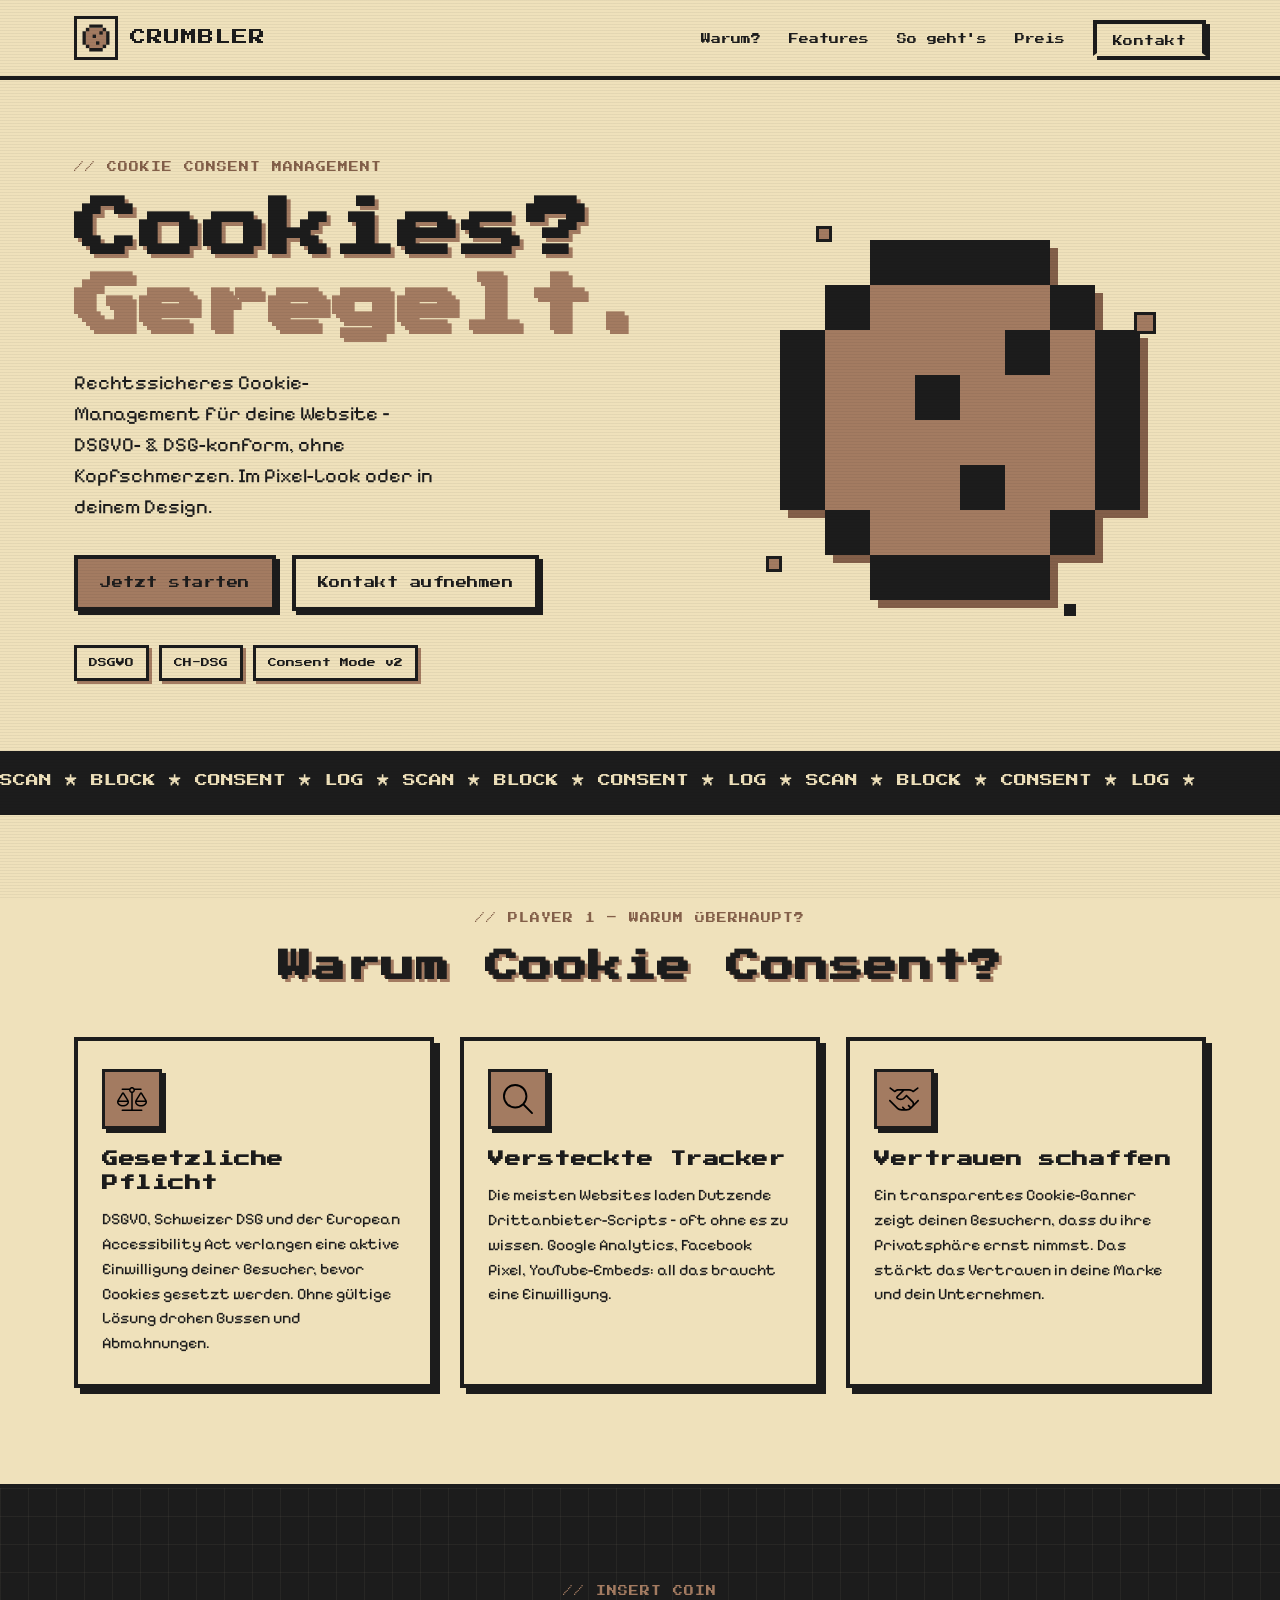
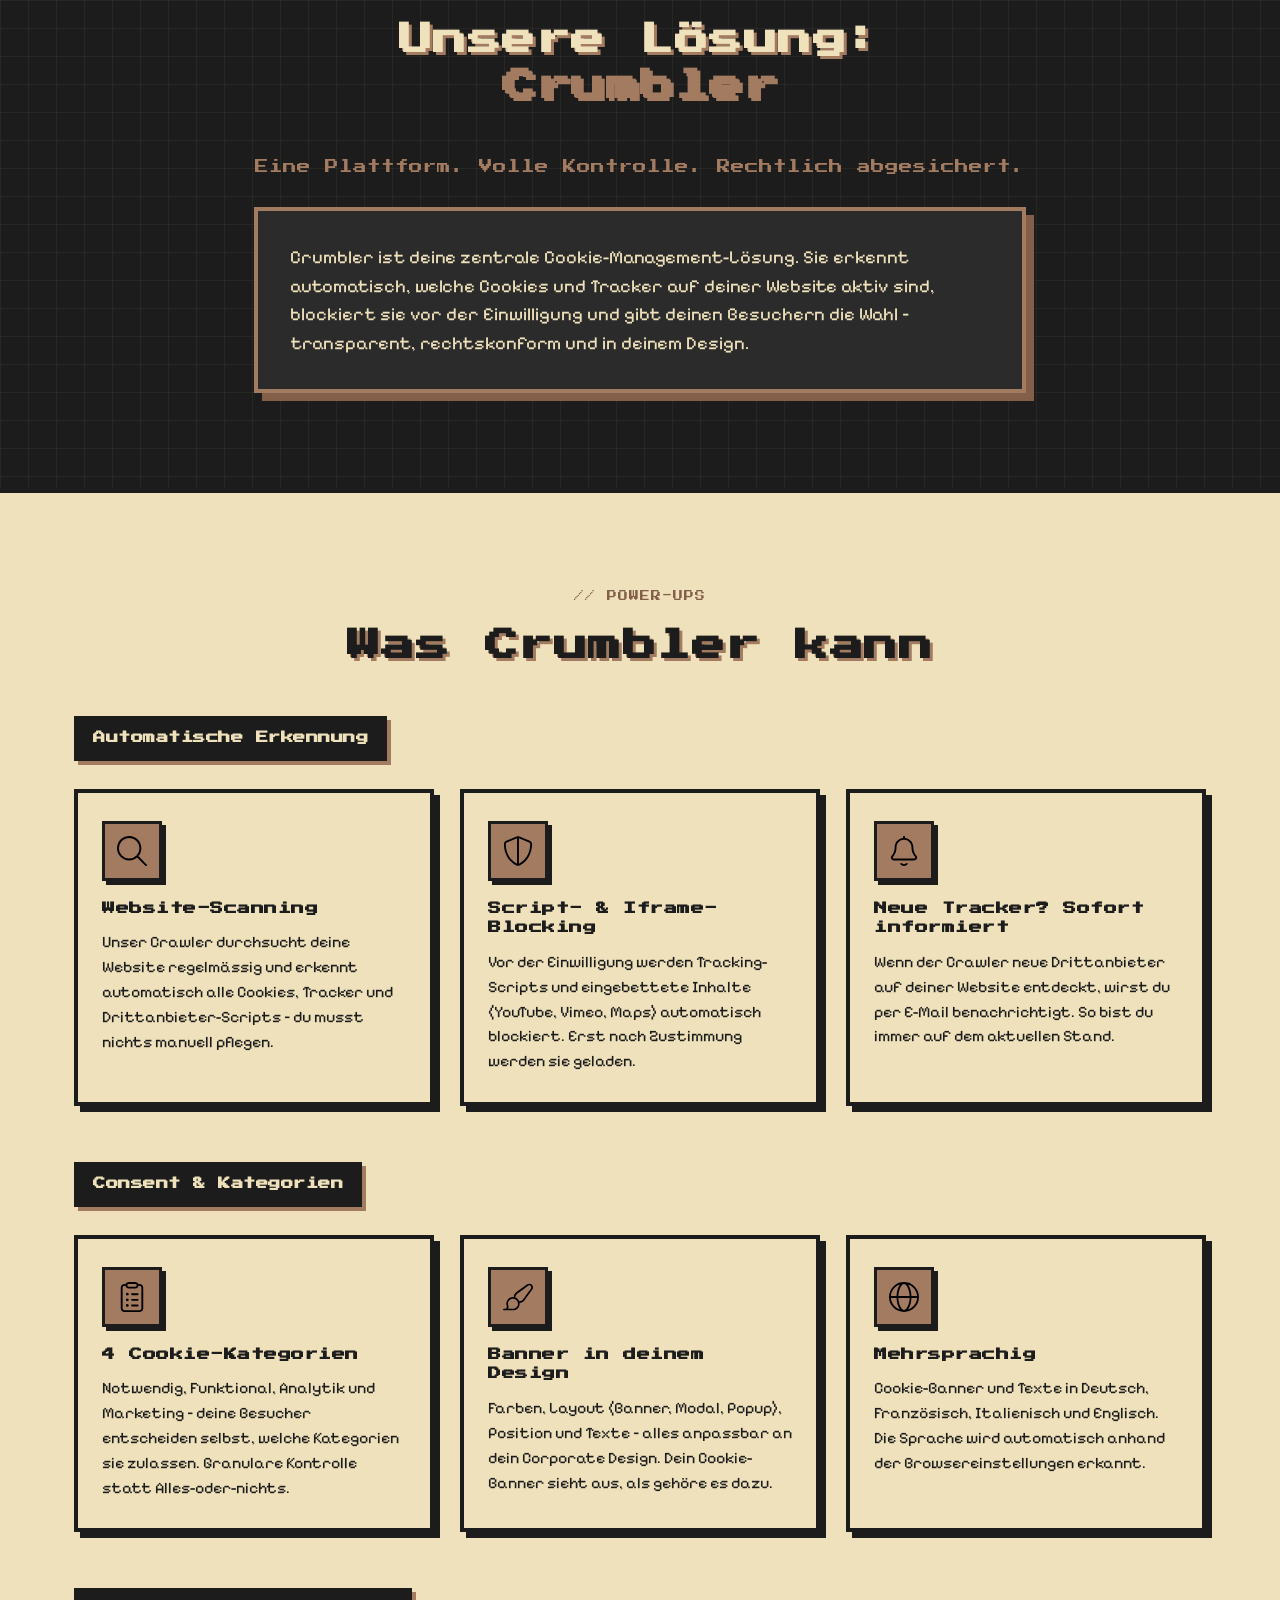
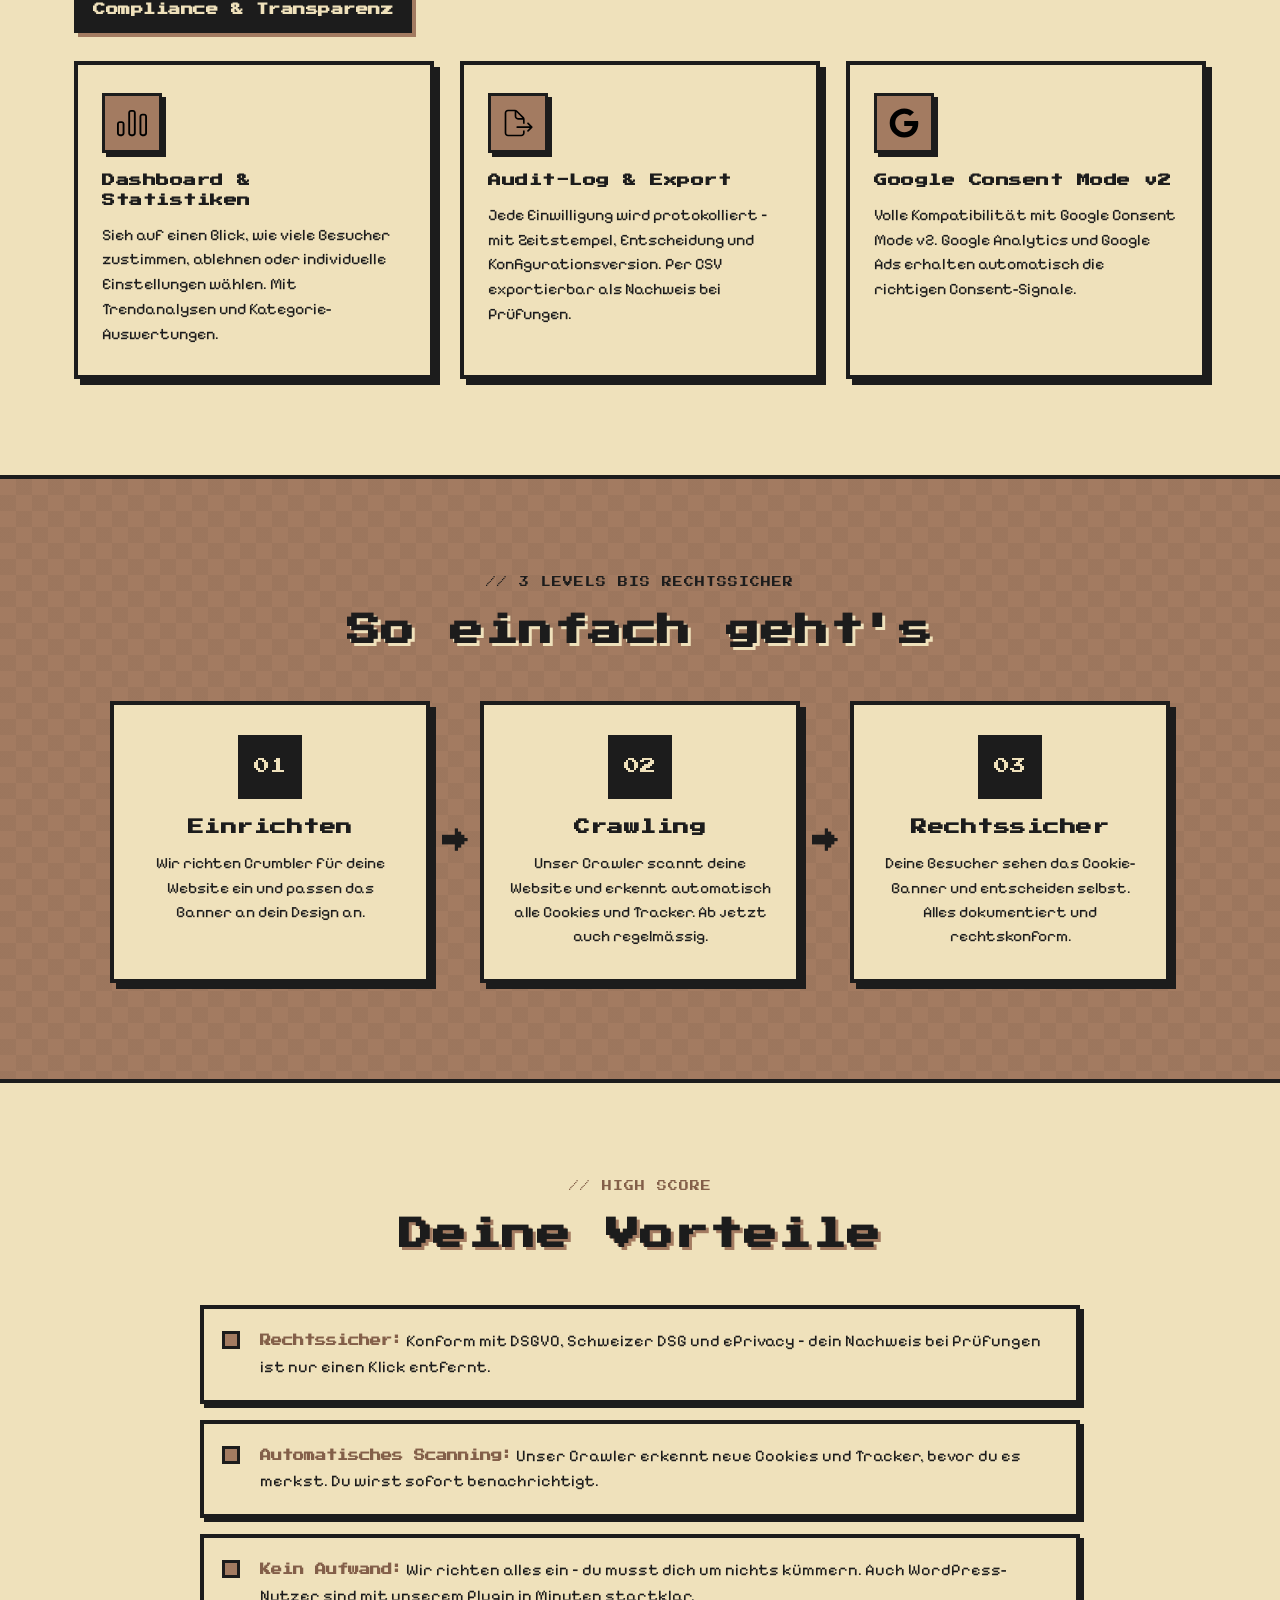
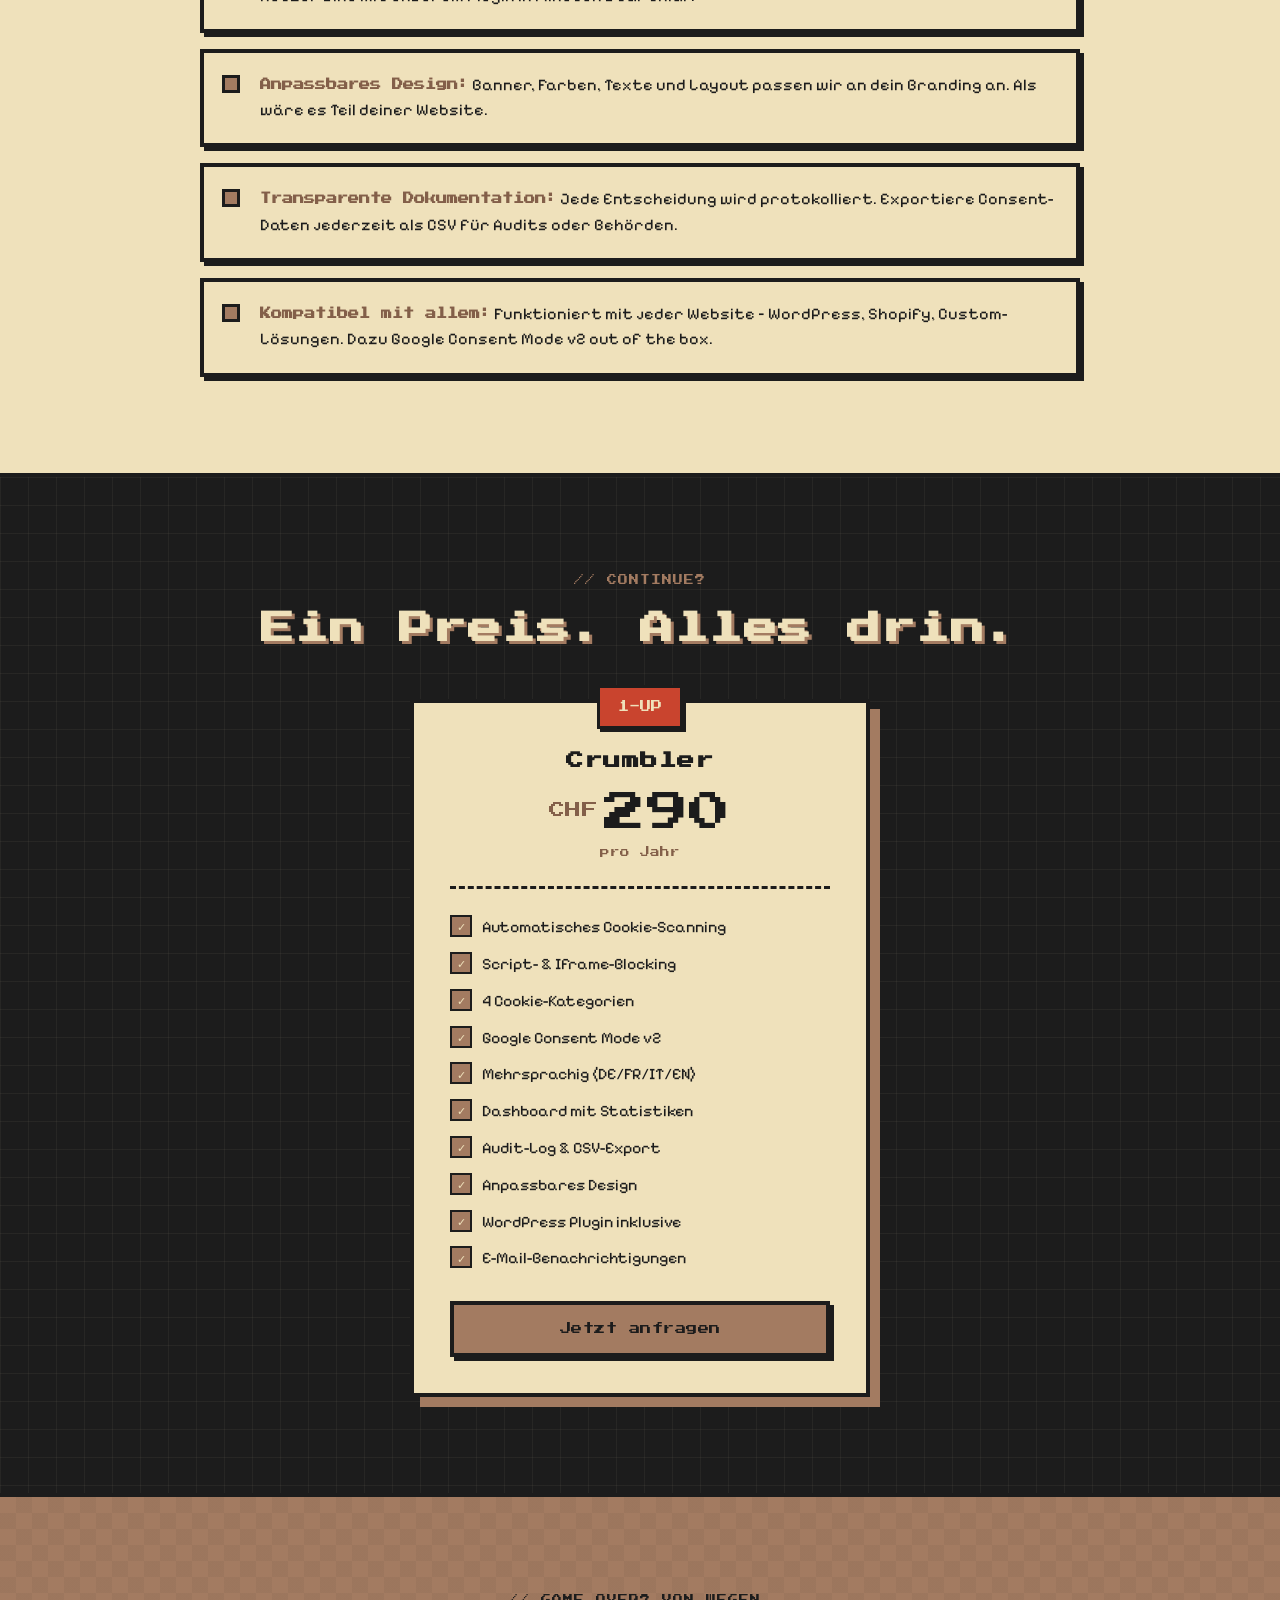
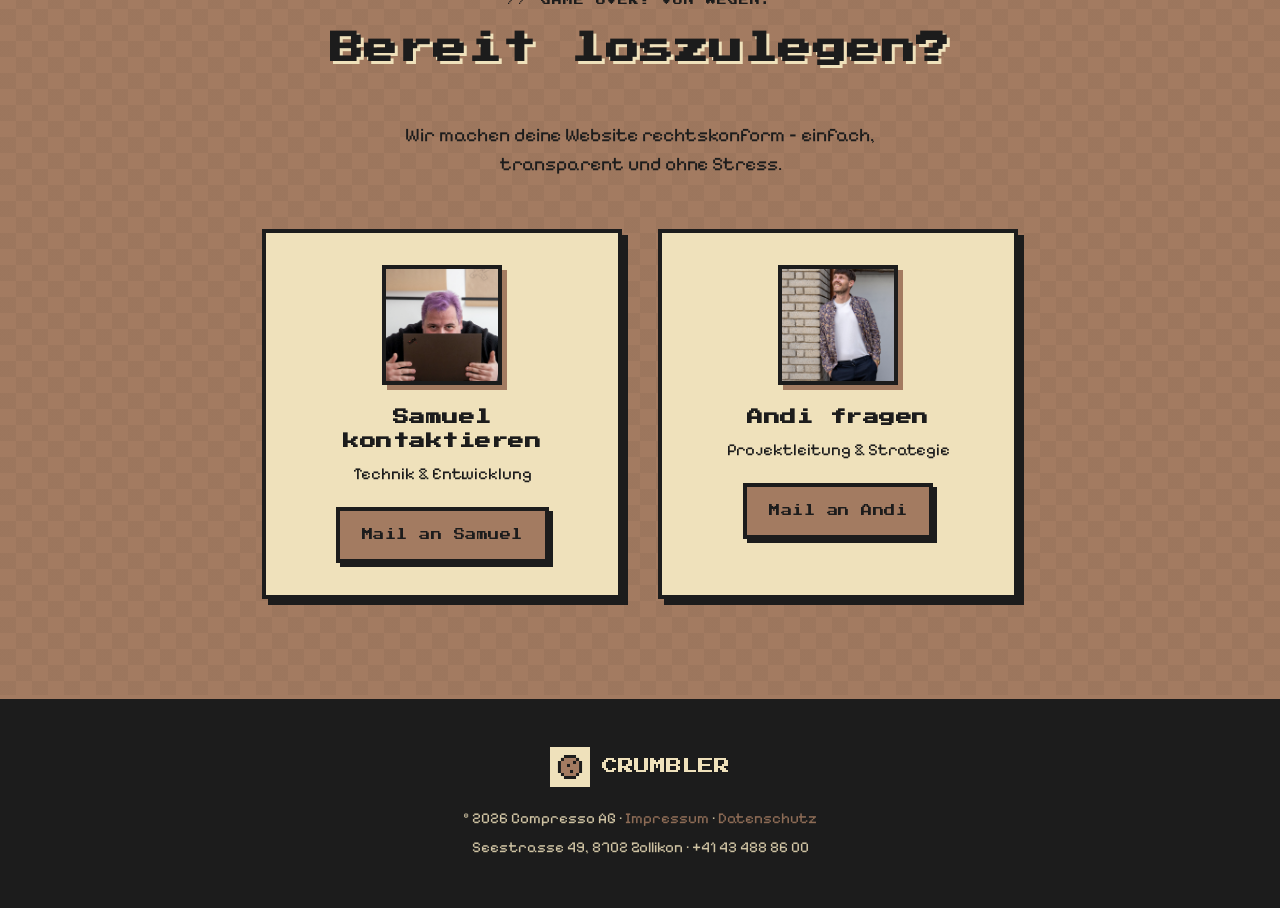
==== commit b1c6e92c: "Add cute cookie face animation + fix brown-section contrast Face: the 3 chocolate chips now act as a" ====
--- a/index.html
+++ b/index.html
@@ -80,10 +80,11 @@
                                 <rect class="edge corner-bl" x="145.891" y="875.345" width="145.891" height="145.891"/>
                                 <polygon class="edge edge-bottom" points="583.564 1021.236 437.673 1021.236 291.782 1021.236 291.782 1167.127 437.673 1167.127 583.564 1167.127 729.455 1167.127 875.345 1167.127 875.345 1021.236 729.455 1021.236 583.564 1021.236"/>
                             </g>
-                            <g class="cookie-chips">
-                                <rect class="chip chip-1" x="729.455" y="291.782" width="145.891" height="145.891"/>
-                                <rect class="chip chip-2" x="437.673" y="437.673" width="145.891" height="145.891"/>
-                                <rect class="chip chip-3" x="583.564" y="729.454" width="145.891" height="145.891"/>
+                            <!-- Gesicht: chip-1/-2 = Augen (Gruppe blickt umher, rect blinzelt), chip-3 = Mund -->
+                            <g class="cookie-chips face">
+                                <g class="eye eye-right"><rect class="chip chip-1 eye-ball" x="729.455" y="291.782" width="145.891" height="145.891"/></g>
+                                <g class="eye eye-left"><rect class="chip chip-2 eye-ball" x="437.673" y="437.673" width="145.891" height="145.891"/></g>
+                                <g class="mouth"><rect class="chip chip-3" x="583.564" y="729.454" width="145.891" height="145.891"/></g>
                             </g>
                         </svg>
                         <span class="crumb crumb-1"></span>
--- a/css/styles.css
+++ b/css/styles.css
@@ -96,10 +96,11 @@
 .section-cookie {
     background: var(--cookie);
     color: var(--ink);
-    /* checkerboard dither */
+    /* dezente Schachbrett-Dither – niedriger Kontrast, damit loser Text
+       direkt darauf gut lesbar bleibt */
     background-image:
-        linear-gradient(45deg, var(--cookie-d) 25%, transparent 25%, transparent 75%, var(--cookie-d) 75%),
-        linear-gradient(45deg, var(--cookie-d) 25%, transparent 25%, transparent 75%, var(--cookie-d) 75%);
+        linear-gradient(45deg, rgba(28,28,28,0.05) 25%, transparent 25%, transparent 75%, rgba(28,28,28,0.05) 75%),
+        linear-gradient(45deg, rgba(28,28,28,0.05) 25%, transparent 25%, transparent 75%, rgba(28,28,28,0.05) 75%);
     background-size: 32px 32px;
     background-position: 0 0, 16px 16px;
 }
@@ -146,7 +147,7 @@
     text-transform: uppercase;
 }
 .section-dark .kicker { color: var(--cookie); }
-.section-cookie .kicker { color: var(--ink); opacity: 0.7; }
+.section-cookie .kicker { color: var(--ink); opacity: 1; }
 .kicker.center { text-align: center; }
 
 .hl { color: var(--cookie); }
@@ -249,14 +250,50 @@
     width: 100%;
     height: 100%;
     display: block;
-    border: var(--px) solid var(--ink);
-    box-shadow: 12px 12px 0 var(--ink);
+    /* Der Cookie bringt seinen eigenen Pixel-Rand mit – kein zusätzlicher
+       Border/Box-Shadow (würde durch die offenen Ecken hässlich durchscheinen).
+       Tiefe stattdessen als pixeliger Versatz-Schatten direkt am SVG. */
+    filter: drop-shadow(8px 8px 0 var(--cookie-d));
     animation: bob 2.4s steps(4) infinite alternate;
 }
 /* Inline-SVG-Teile — einzeln animierbar via .dough / .edge / .chip (bzw. .chip-1..3) */
 .cookie-sprite .dough { fill: var(--cookie); }
 .cookie-sprite .edge  { fill: var(--ink); }
 .cookie-sprite .chip  { fill: var(--ink); transform-box: fill-box; transform-origin: center; }
+
+/* ---- Niedliches Cookie-Gesicht (Augen + Mund) ---- */
+/* Jede Auge-/Mund-Gruppe transformiert um ihren eigenen Mittelpunkt. */
+.cookie-sprite .eye,
+.cookie-sprite .mouth { transform-box: fill-box; transform-origin: center; }
+
+/* Augäpfel blinzeln (synchron) – schnelles Doppel-Blinzeln alle paar Sekunden */
+.cookie-sprite .eye-ball { animation: blink 5s ease-in-out infinite; }
+
+/* Augen-Gruppen schauen gemächlich nach rechts/links und zurück */
+.cookie-sprite .eye { animation: glance 7s infinite; }
+
+/* Mund schmunzelt: kurz breiter & flacher = kleines Grinsen */
+.cookie-sprite .mouth { animation: smile 3.4s ease-in-out infinite; }
+
+@keyframes blink {
+    0%, 90%, 100% { transform: scaleY(1); }
+    92%           { transform: scaleY(0.12); }  /* zu */
+    94%           { transform: scaleY(1); }     /* auf */
+    96%           { transform: scaleY(0.12); }  /* nochmal zu (Doppel-Blinzeln) */
+    98%           { transform: scaleY(1); }     /* auf */
+}
+
+@keyframes glance {
+    0%, 22%   { transform: translateX(0); }
+    32%, 48%  { transform: translateX(45%); }   /* nach rechts schielen */
+    58%, 74%  { transform: translateX(-45%); }  /* nach links schielen */
+    84%, 100% { transform: translateX(0); }
+}
+
+@keyframes smile {
+    0%, 100% { transform: scale(1, 1); }
+    50%      { transform: scale(1.25, 0.55); }  /* kurzes Grinsen */
+}
 @keyframes bob { from { transform: translateY(0); } to { transform: translateY(-12px); } }
 
 .crumb {
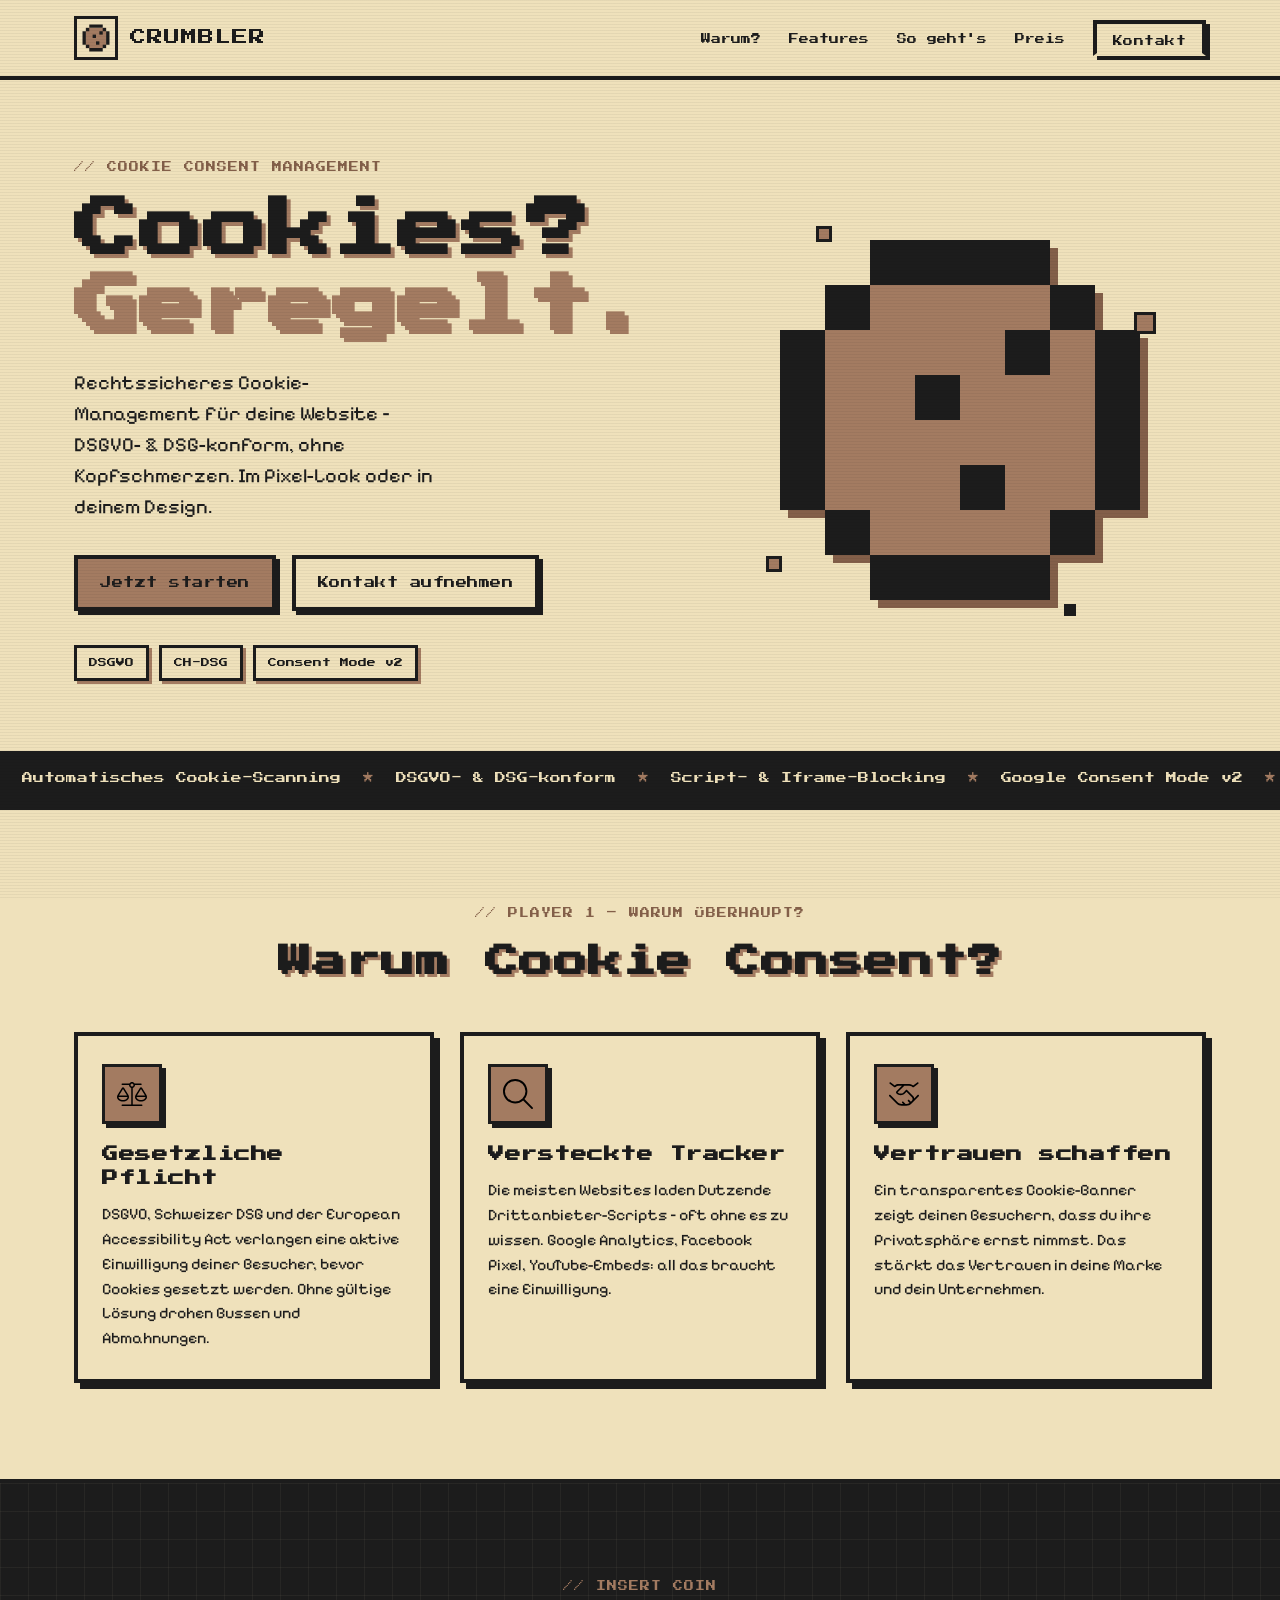
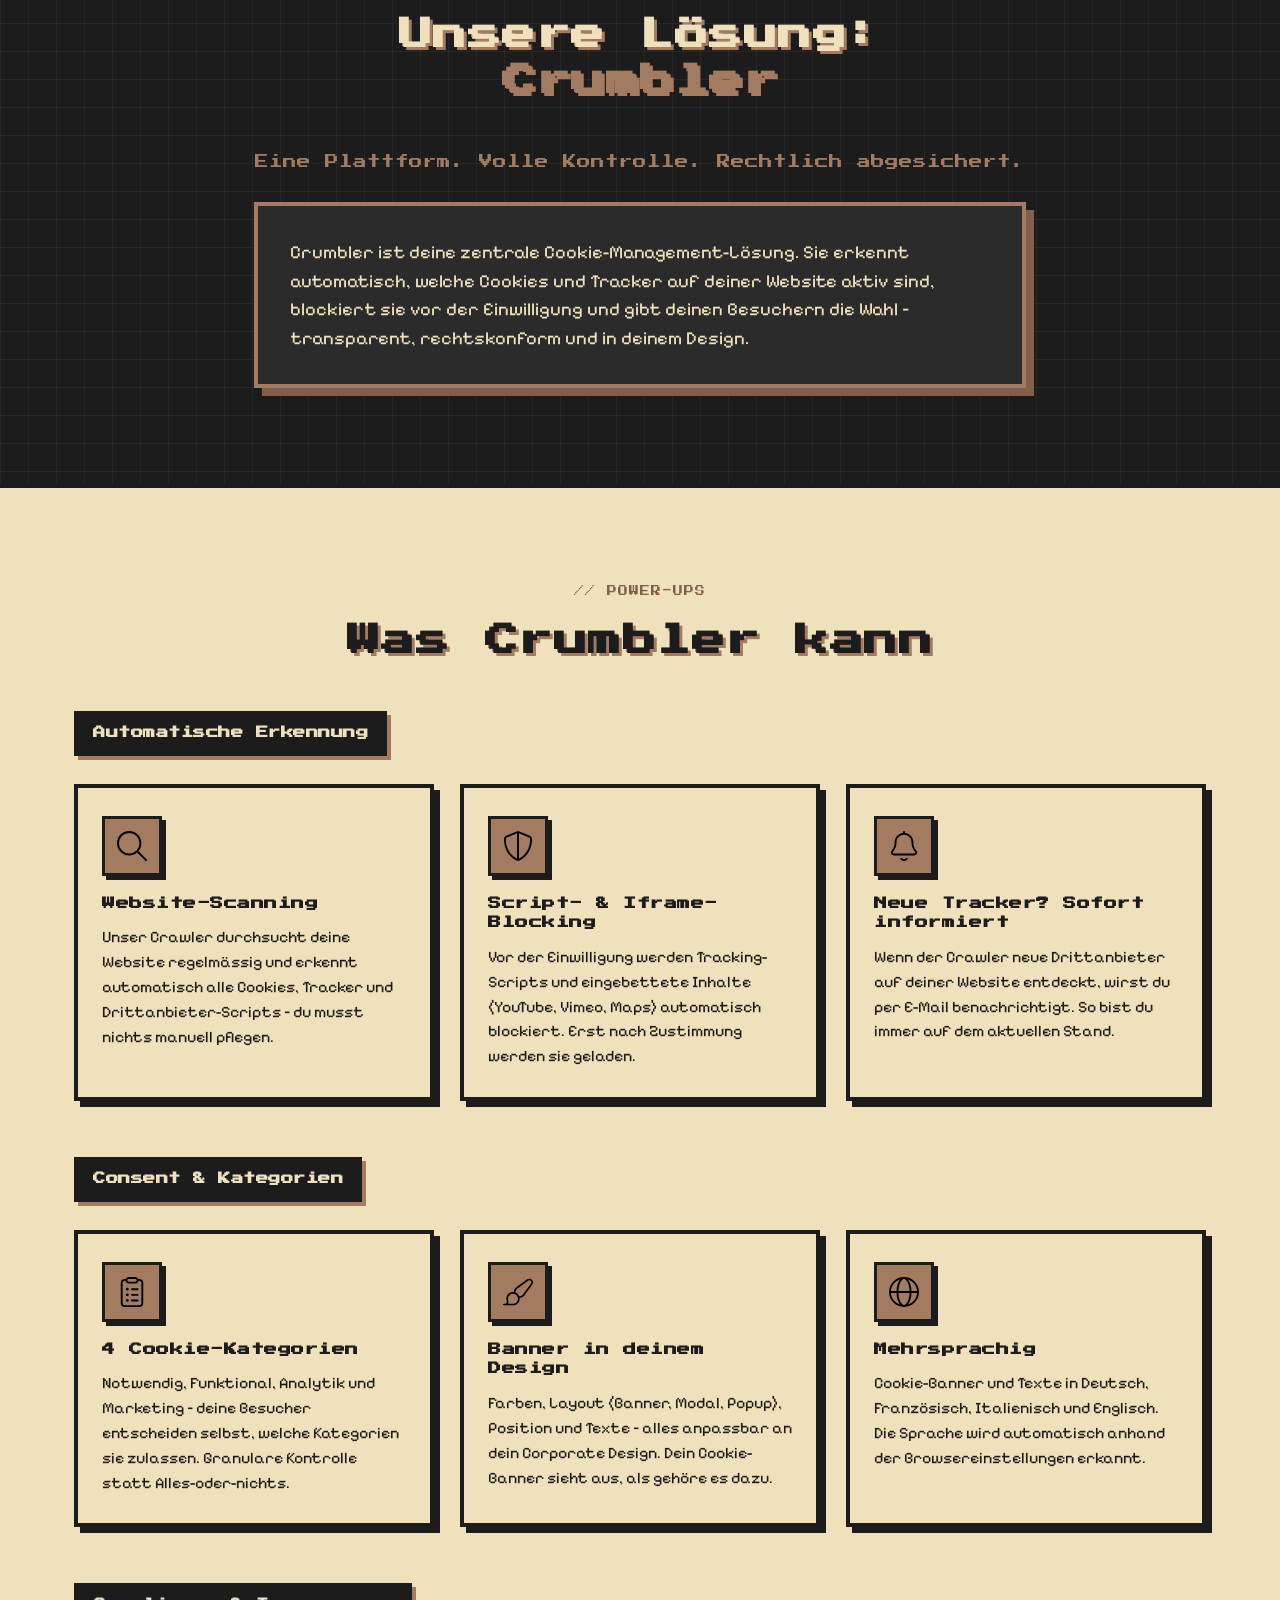
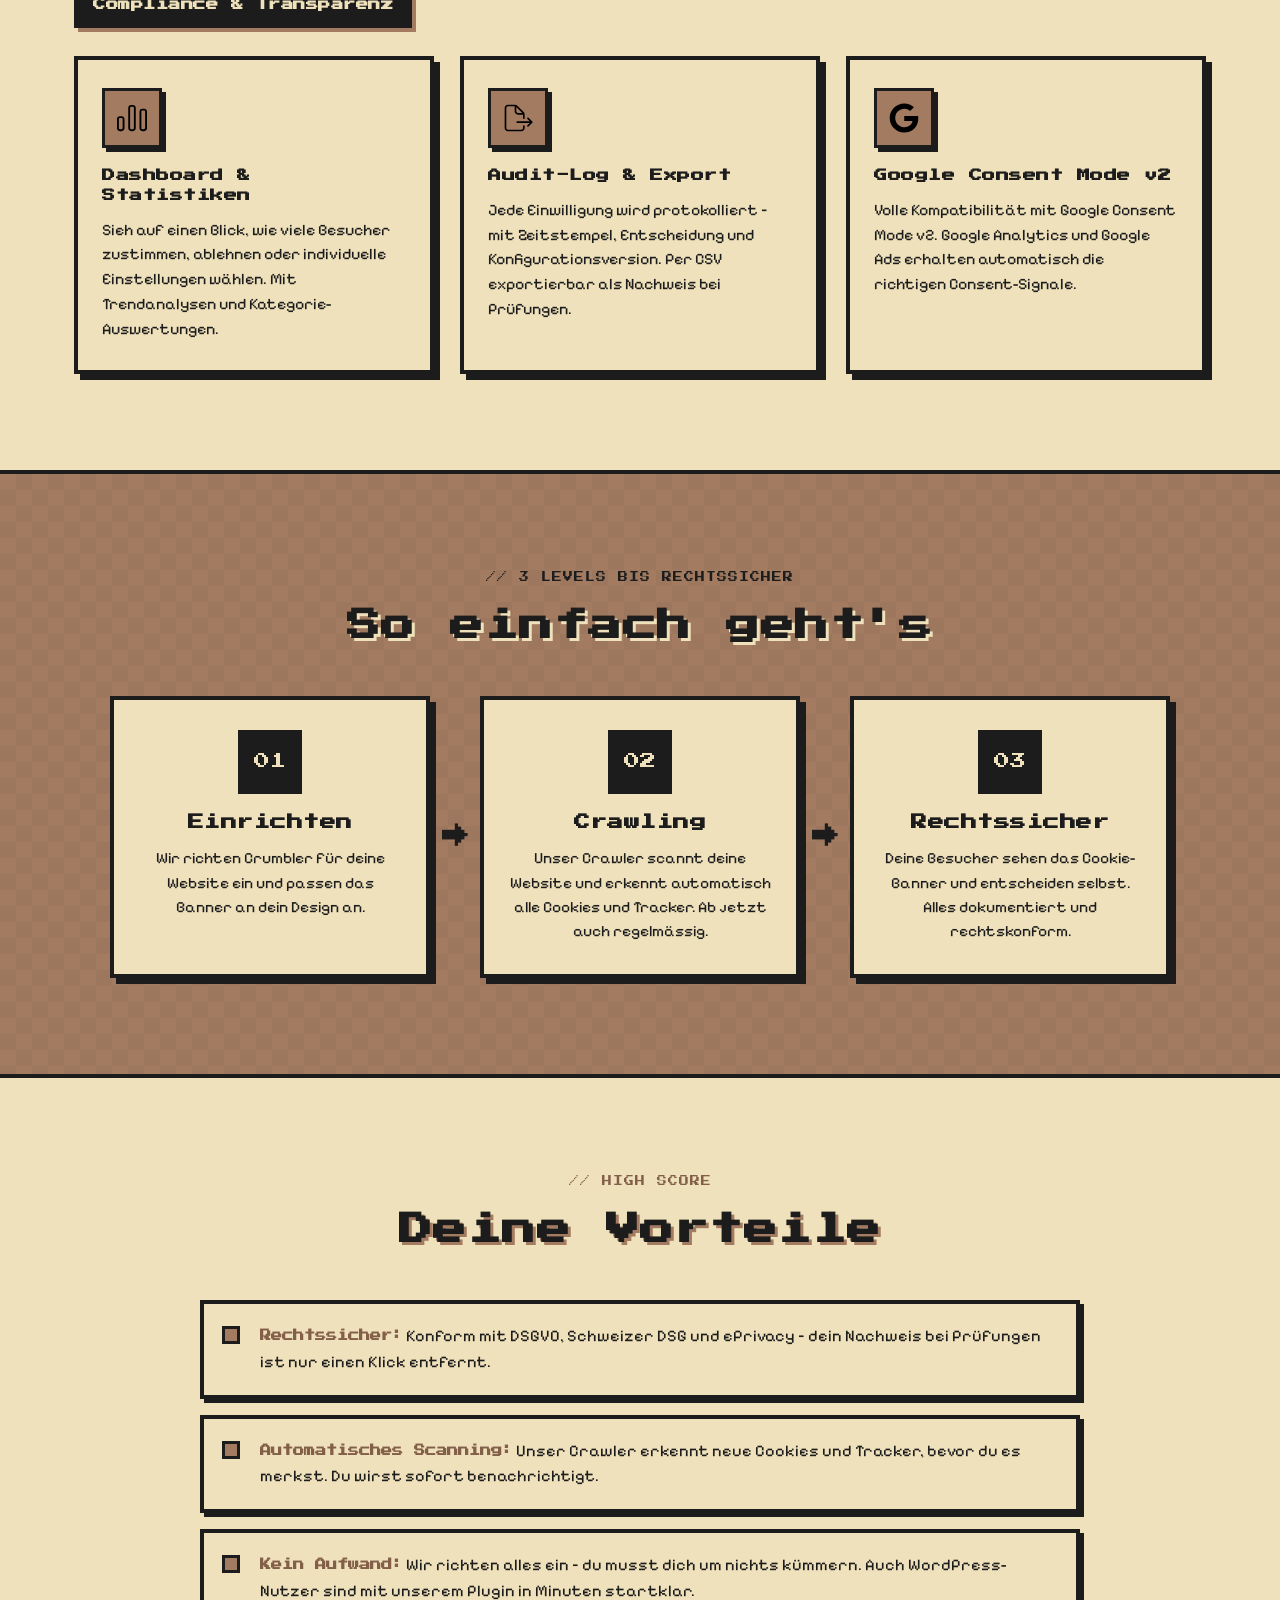
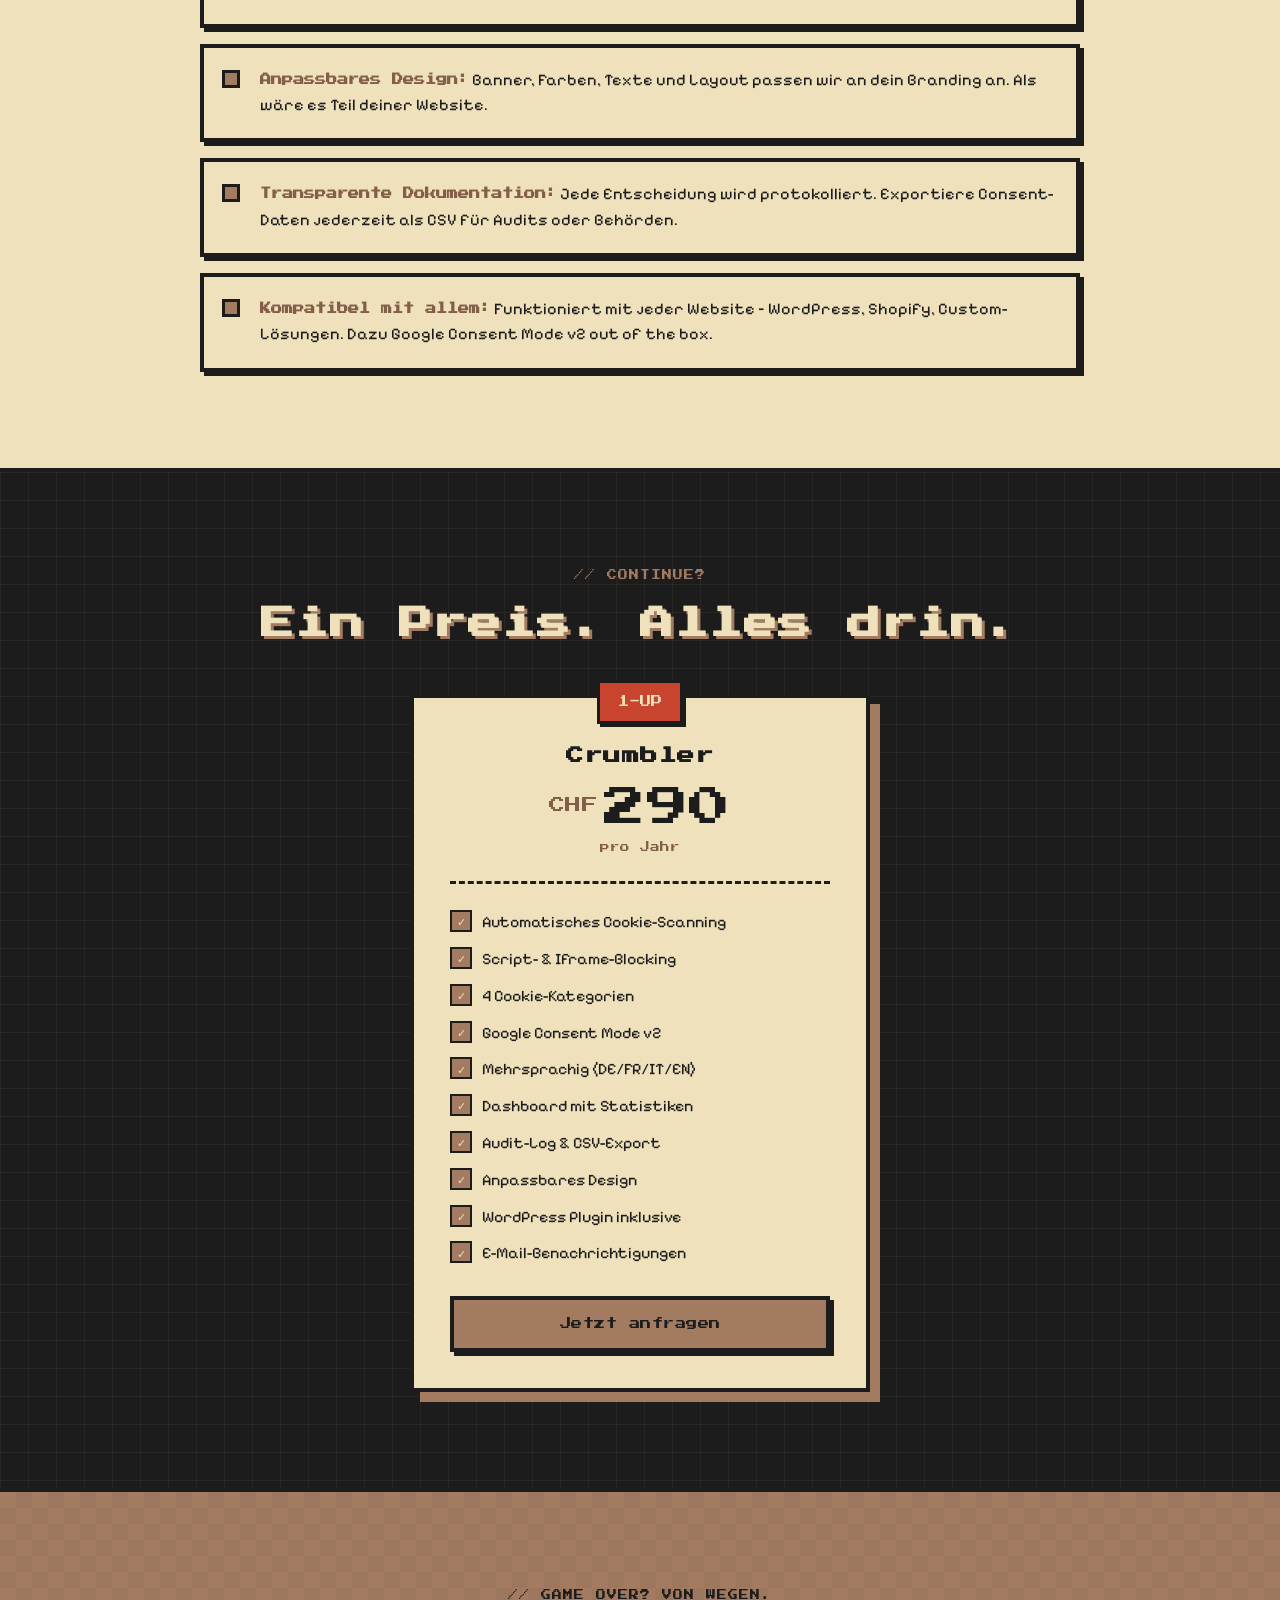
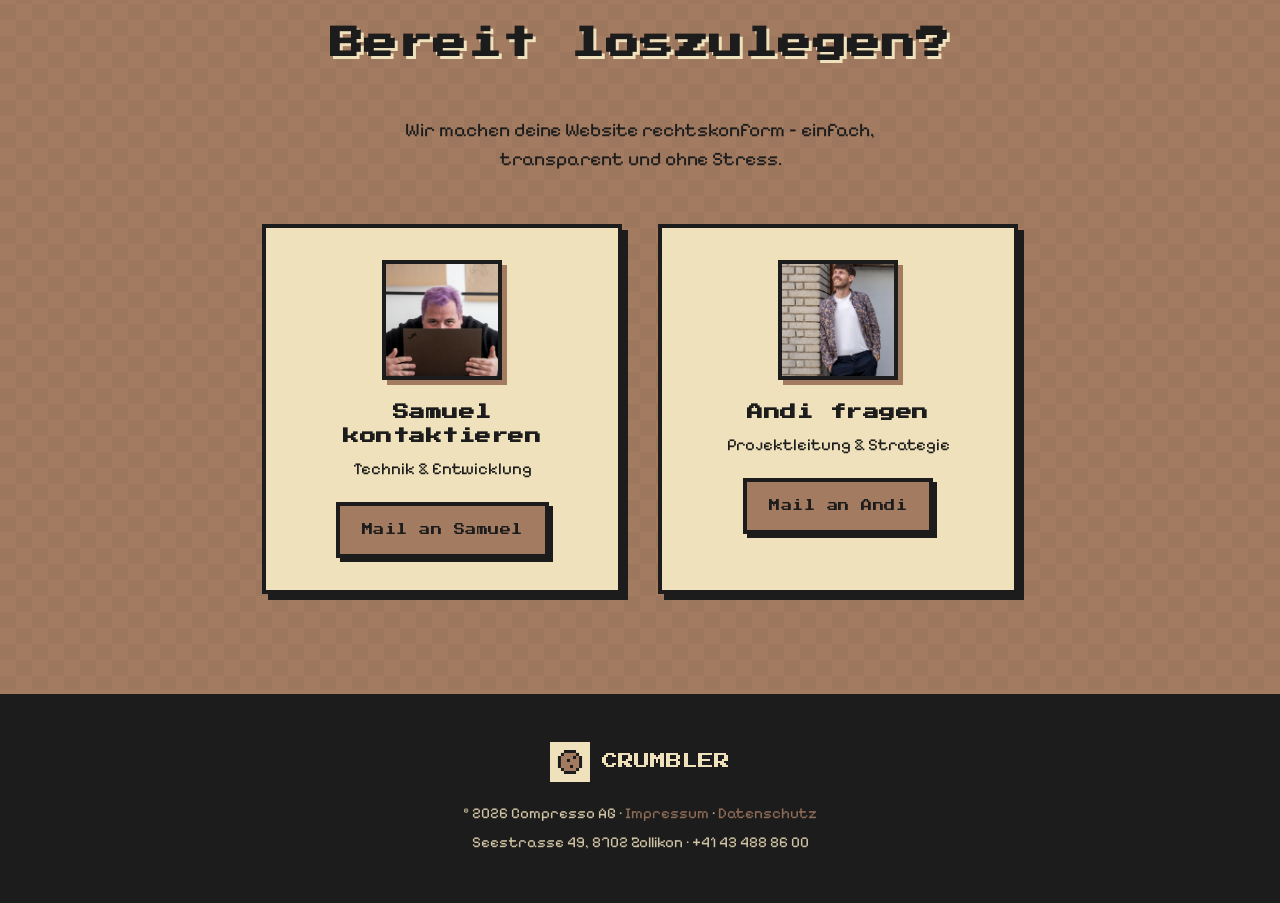
==== commit 4172e201: "Rework hero marquee: real features, seamless, faster Replace the SCAN/BLOCK/CONSENT/LOG keywords wit" ====
--- a/index.html
+++ b/index.html
@@ -96,9 +96,26 @@
             </div>
             <div class="marquee" aria-hidden="true">
                 <div class="marquee-track">
-                    <span>SCAN&nbsp;★&nbsp;BLOCK&nbsp;★&nbsp;CONSENT&nbsp;★&nbsp;LOG&nbsp;★&nbsp;</span>
-                    <span>SCAN&nbsp;★&nbsp;BLOCK&nbsp;★&nbsp;CONSENT&nbsp;★&nbsp;LOG&nbsp;★&nbsp;</span>
-                    <span>SCAN&nbsp;★&nbsp;BLOCK&nbsp;★&nbsp;CONSENT&nbsp;★&nbsp;LOG&nbsp;★&nbsp;</span>
+                    <div class="marquee-group">
+                        <span>Automatisches Cookie-Scanning</span><i>★</i>
+                        <span>DSGVO- &amp; DSG-konform</span><i>★</i>
+                        <span>Script- &amp; Iframe-Blocking</span><i>★</i>
+                        <span>Google Consent Mode v2</span><i>★</i>
+                        <span>Banner in deinem Design</span><i>★</i>
+                        <span>Mehrsprachig: DE · FR · IT · EN</span><i>★</i>
+                        <span>Audit-Log &amp; CSV-Export</span><i>★</i>
+                        <span>WordPress-Plugin inklusive</span><i>★</i>
+                    </div>
+                    <div class="marquee-group">
+                        <span>Automatisches Cookie-Scanning</span><i>★</i>
+                        <span>DSGVO- &amp; DSG-konform</span><i>★</i>
+                        <span>Script- &amp; Iframe-Blocking</span><i>★</i>
+                        <span>Google Consent Mode v2</span><i>★</i>
+                        <span>Banner in deinem Design</span><i>★</i>
+                        <span>Mehrsprachig: DE · FR · IT · EN</span><i>★</i>
+                        <span>Audit-Log &amp; CSV-Export</span><i>★</i>
+                        <span>WordPress-Plugin inklusive</span><i>★</i>
+                    </div>
                 </div>
             </div>
         </section>
--- a/css/styles.css
+++ b/css/styles.css
@@ -319,14 +319,23 @@
     white-space: nowrap;
 }
 .marquee-track {
-    display: inline-flex;
-    font-family: var(--font-display);
-    font-size: 0.8rem;
-    padding: 16px 0;
-    animation: scroll 18s linear infinite;
-}
-.marquee-track span { padding-right: 0; }
-@keyframes scroll { from { transform: translateX(0); } to { transform: translateX(-33.33%); } }
+    display: flex;
+    width: max-content;
+    animation: scroll 22s linear infinite;
+}
+.marquee:hover .marquee-track { animation-play-state: paused; }
+.marquee-group {
+    display: flex;
+    align-items: center;
+    flex: 0 0 auto;
+    font-family: var(--font-display);
+    font-size: 0.68rem;
+    padding: 15px 0;
+}
+.marquee-group span { white-space: nowrap; padding: 0 22px; }
+.marquee-group i { color: var(--cookie); font-style: normal; }
+/* -50% == genau eine (von zwei identischen) Gruppen -> nahtlose Schleife */
+@keyframes scroll { from { transform: translateX(0); } to { transform: translateX(-50%); } }
 
 /* ---------- Grid of cards ---------- */
 .grid-3 { display: grid; grid-template-columns: repeat(3, 1fr); gap: 26px; }
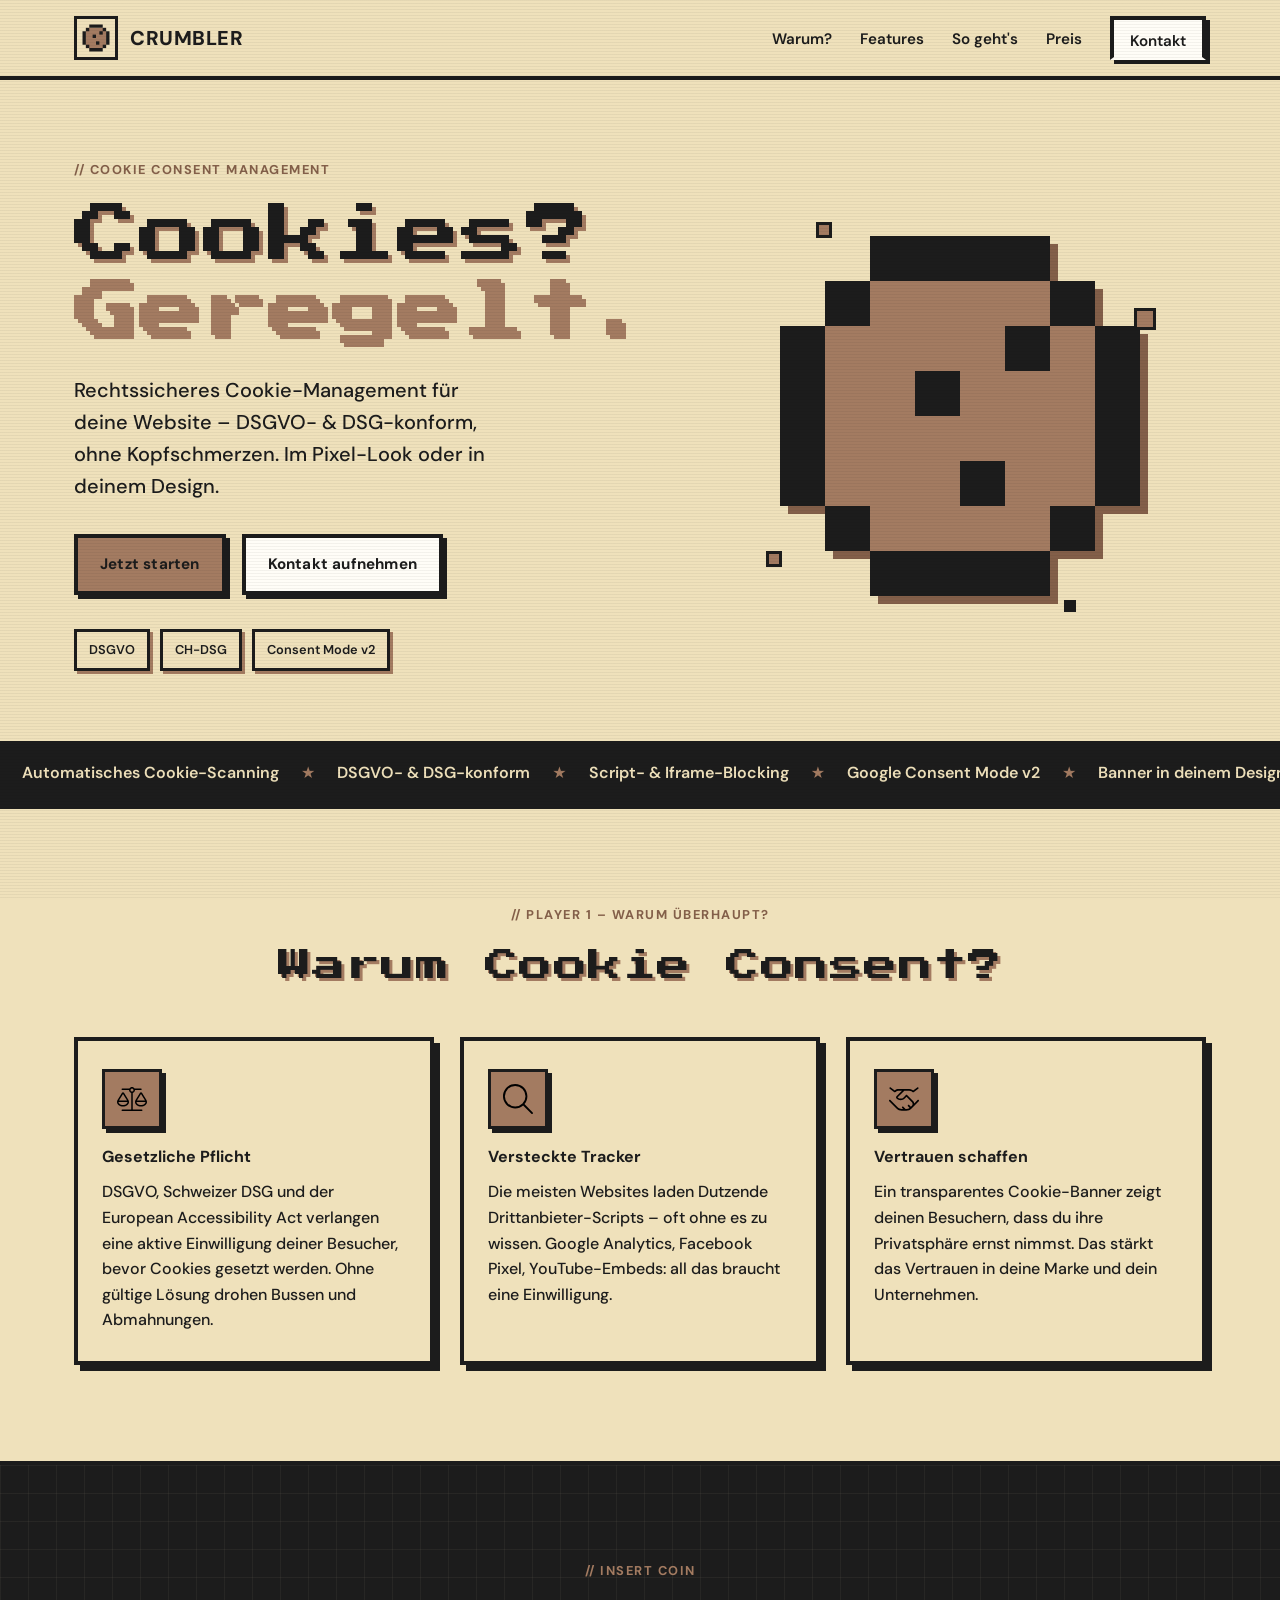
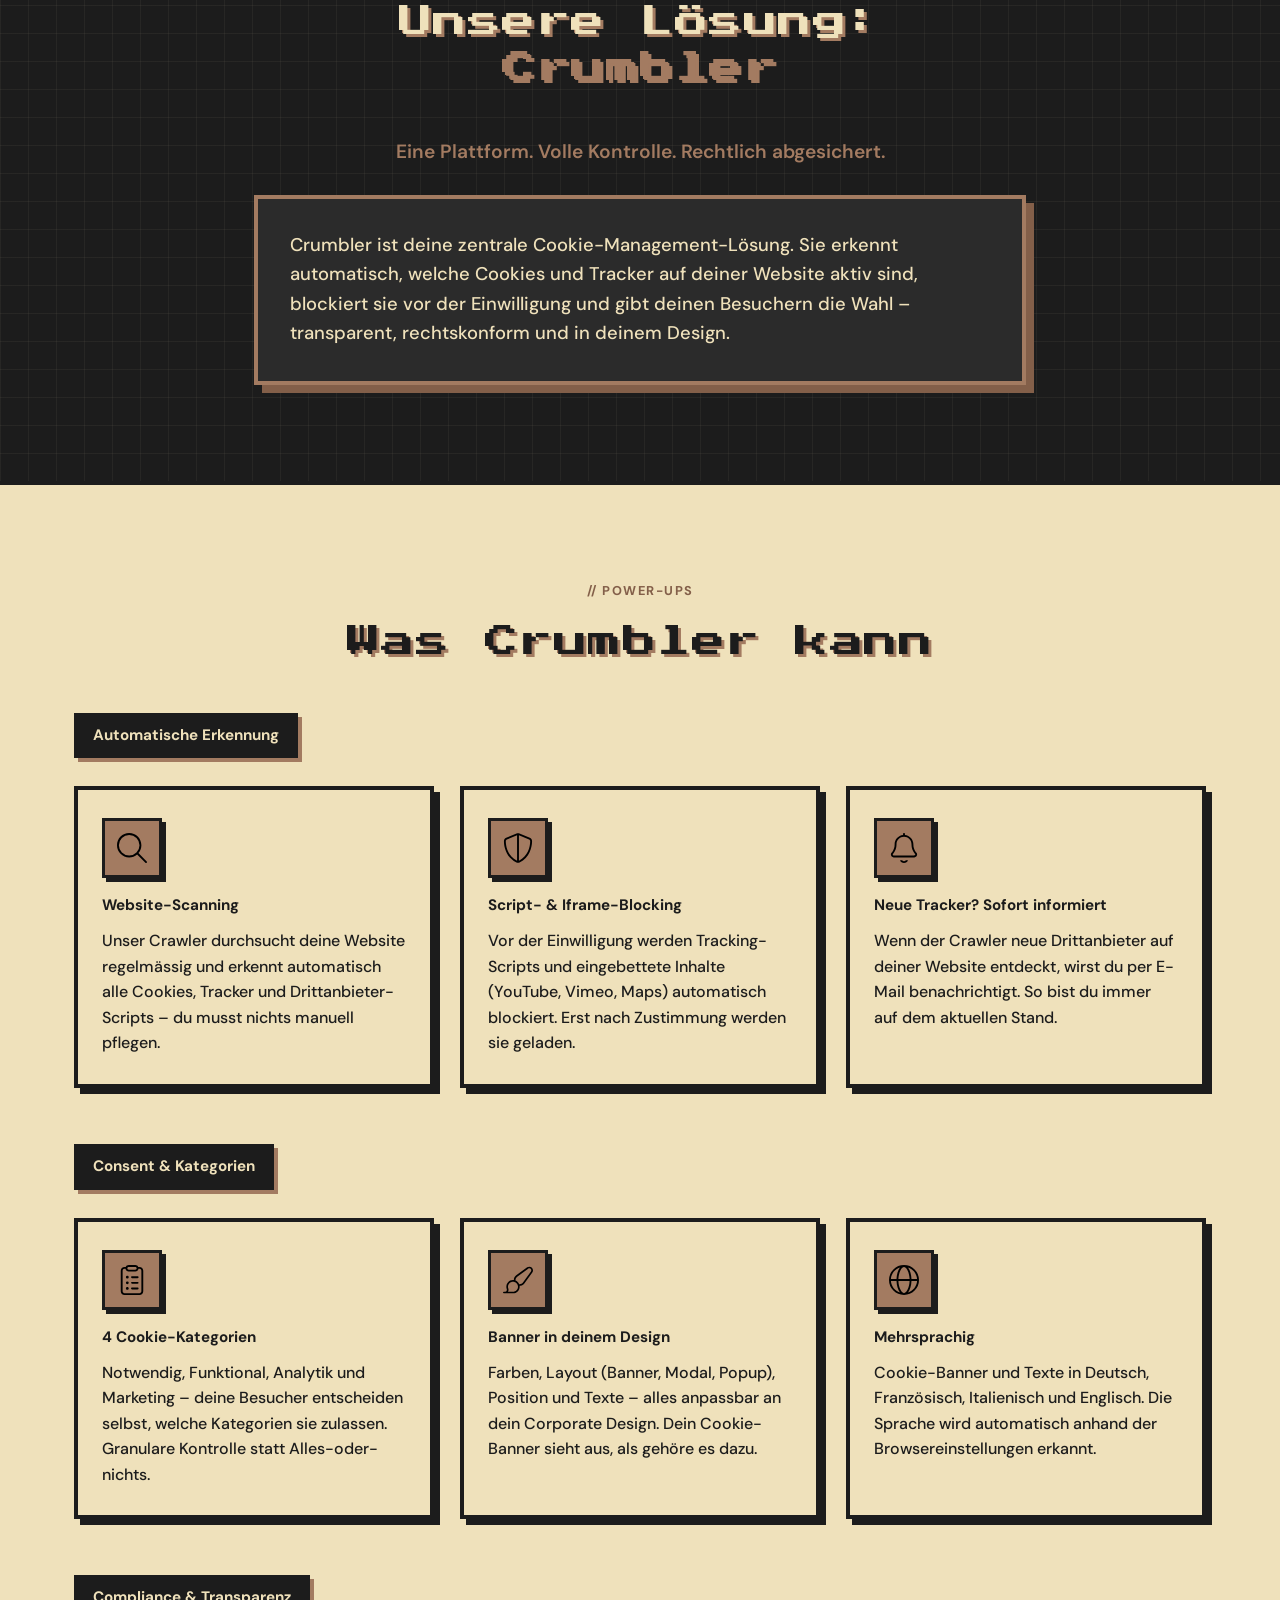
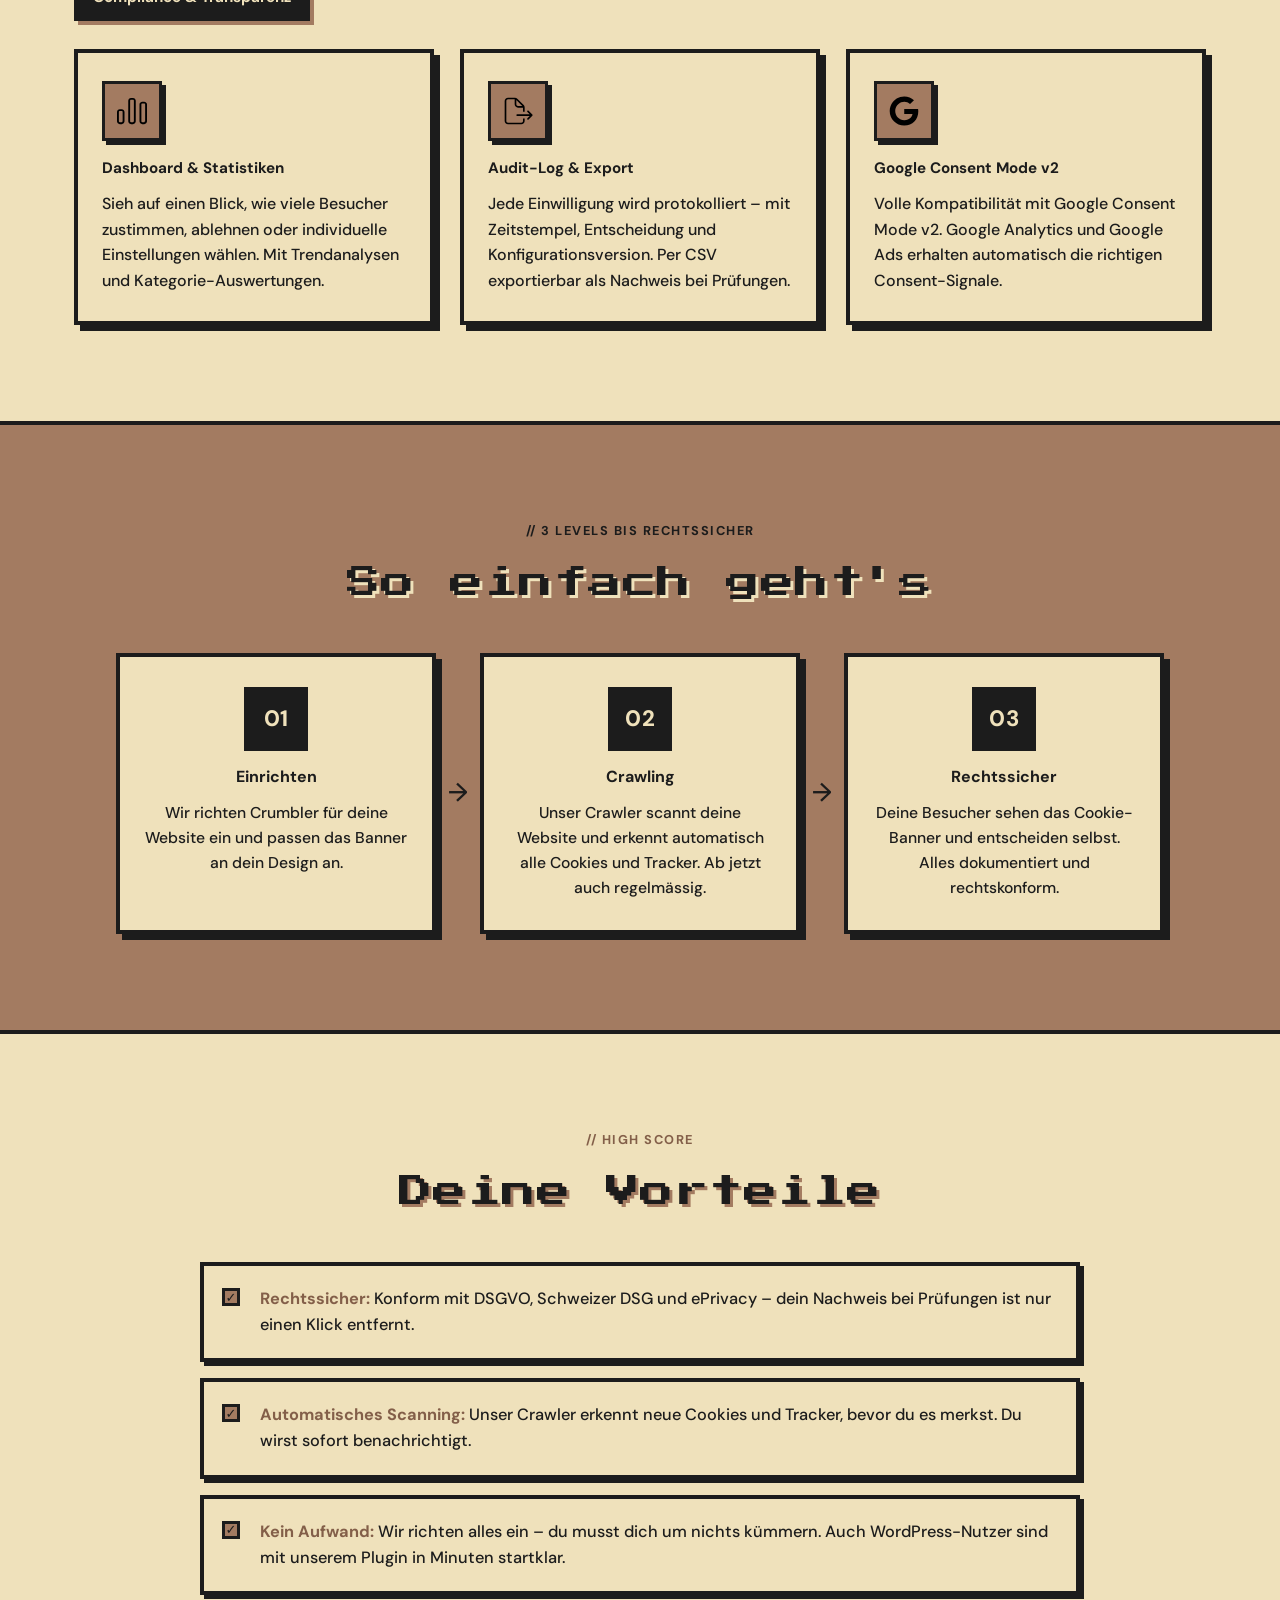
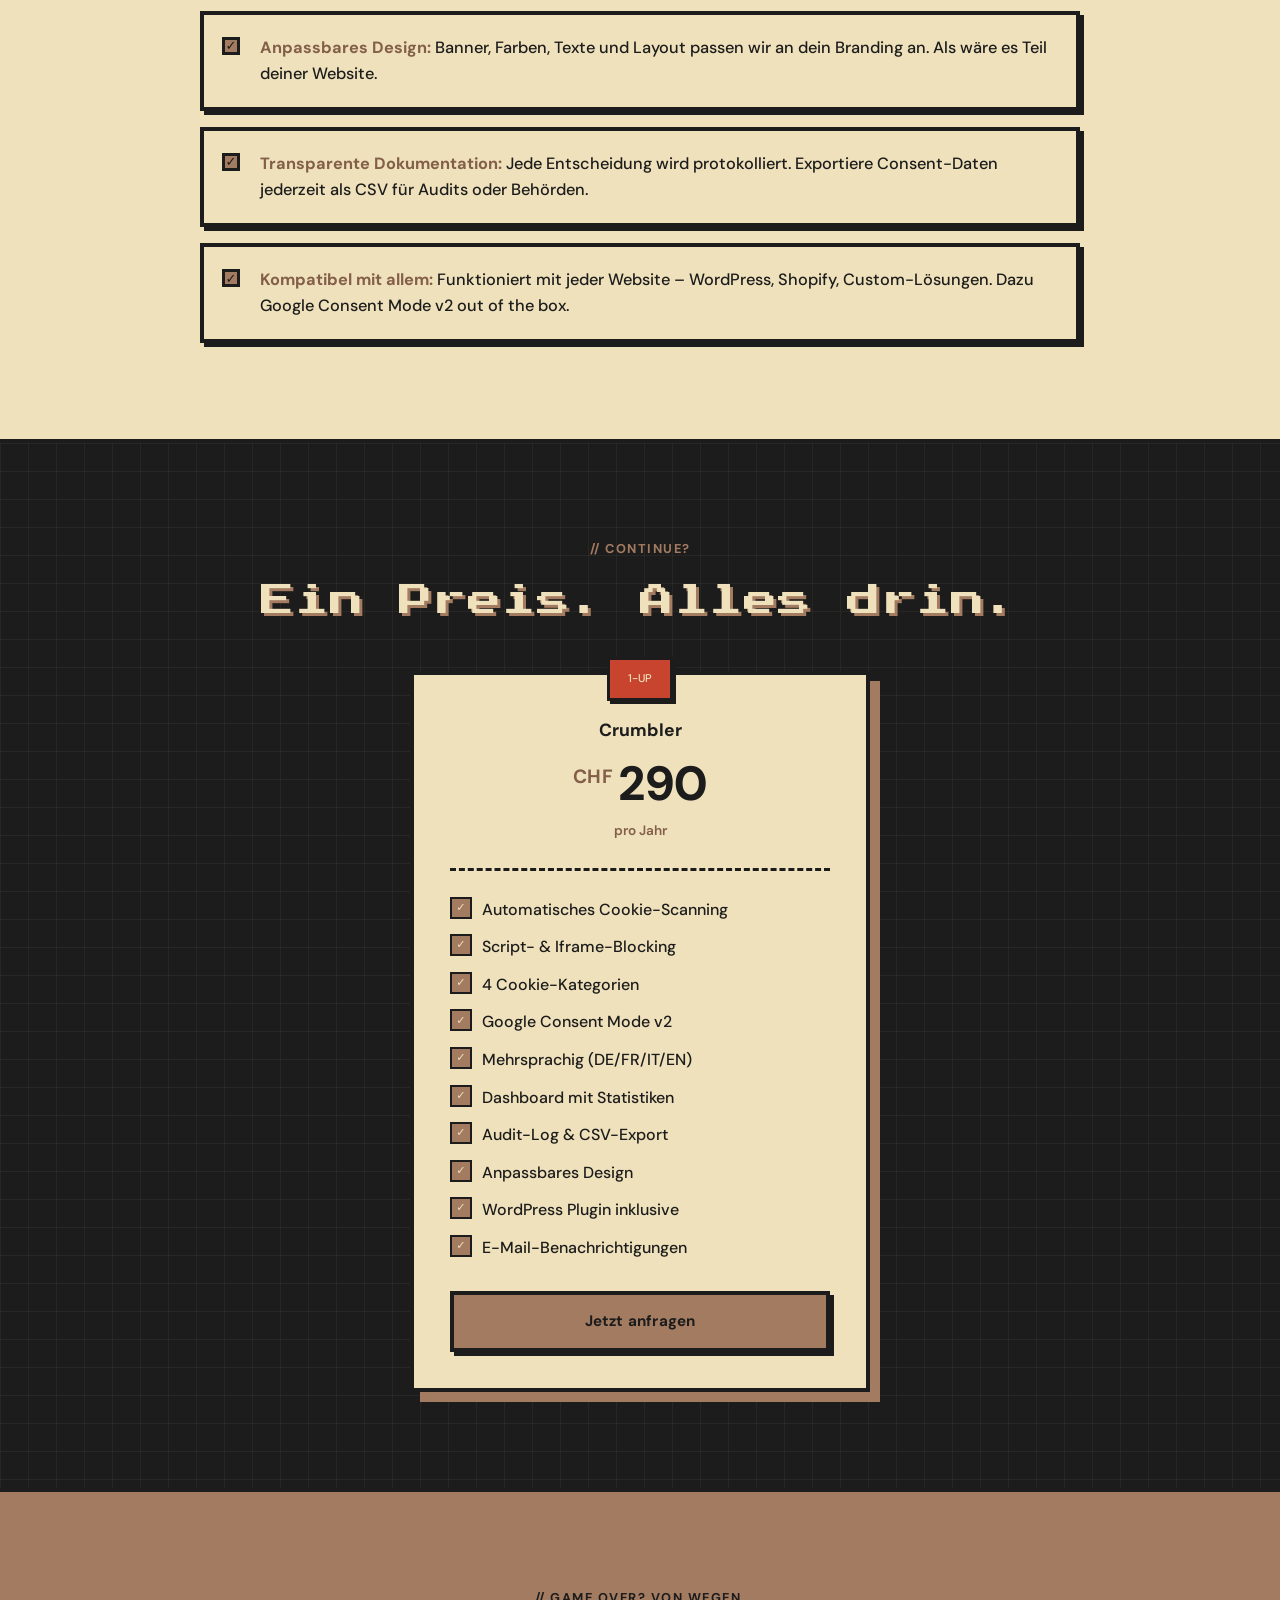
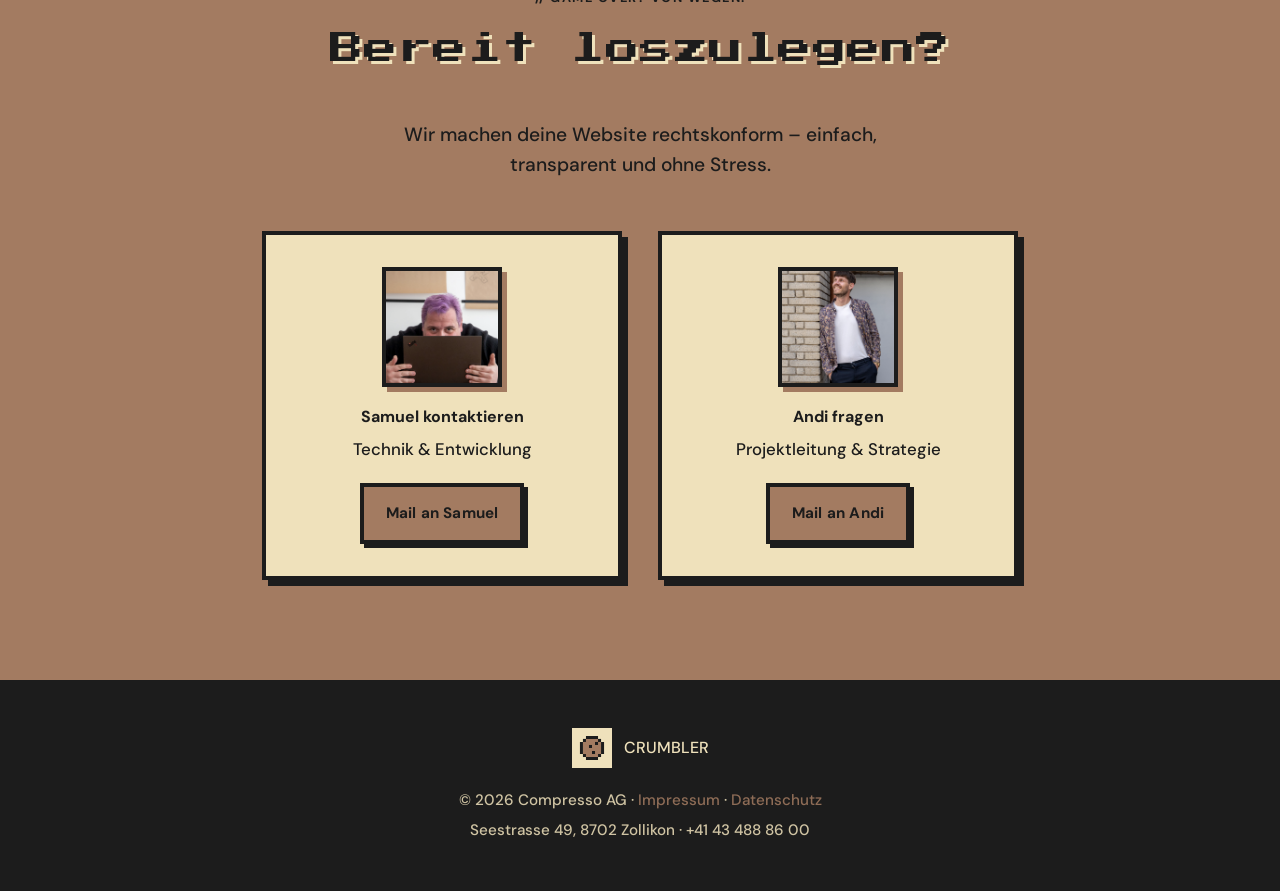
==== commit 1688fbdb: "index.html: DM-Sans-Font laden und variant-oi.css einbinden Co-Authored-By: Claude Opus 4.8 (1M cont" ====
--- a/index.html
+++ b/index.html
@@ -18,8 +18,9 @@
     <link rel="icon" type="image/svg+xml" href="assets/logo.svg">
     <link rel="preconnect" href="https://fonts.googleapis.com">
     <link rel="preconnect" href="https://fonts.gstatic.com" crossorigin>
-    <link href="https://fonts.googleapis.com/css2?family=Press+Start+2P&family=Pixelify+Sans:wght@400..700&display=swap" rel="stylesheet">
+    <link href="https://fonts.googleapis.com/css2?family=Press+Start+2P&family=DM+Sans:opsz,wght@9..40,400;9..40,500;9..40,700&display=swap" rel="stylesheet">
     <link rel="stylesheet" href="css/styles.css">
+    <link rel="stylesheet" href="css/variant-oi.css">
 </head>
 <body>
     <!-- Scanline + grain overlay -->
@@ -80,11 +81,10 @@
                                 <rect class="edge corner-bl" x="145.891" y="875.345" width="145.891" height="145.891"/>
                                 <polygon class="edge edge-bottom" points="583.564 1021.236 437.673 1021.236 291.782 1021.236 291.782 1167.127 437.673 1167.127 583.564 1167.127 729.455 1167.127 875.345 1167.127 875.345 1021.236 729.455 1021.236 583.564 1021.236"/>
                             </g>
-                            <!-- Gesicht: chip-1/-2 = Augen (Gruppe blickt umher, rect blinzelt), chip-3 = Mund -->
-                            <g class="cookie-chips face">
-                                <g class="eye eye-right"><rect class="chip chip-1 eye-ball" x="729.455" y="291.782" width="145.891" height="145.891"/></g>
-                                <g class="eye eye-left"><rect class="chip chip-2 eye-ball" x="437.673" y="437.673" width="145.891" height="145.891"/></g>
-                                <g class="mouth"><rect class="chip chip-3" x="583.564" y="729.454" width="145.891" height="145.891"/></g>
+                            <g class="cookie-chips">
+                                <rect class="chip chip-1" x="729.455" y="291.782" width="145.891" height="145.891"/>
+                                <rect class="chip chip-2" x="437.673" y="437.673" width="145.891" height="145.891"/>
+                                <rect class="chip chip-3" x="583.564" y="729.454" width="145.891" height="145.891"/>
                             </g>
                         </svg>
                         <span class="crumb crumb-1"></span>
@@ -338,5 +338,6 @@
     </footer>
 
     <script src="js/app.js"></script>
+    <script src="https://cmp.compresso.ch/widget/cmp.min.js?key=f0ad35cd-ad21-440a-940b-c36ac06441a4"></script>
 </body>
 </html>
--- a/css/styles.css
+++ b/css/styles.css
@@ -9,6 +9,7 @@
 :root {
     --cream:    #efe1bb;
     --cream-2:  #e6d4a3;   /* deeper cream for patterns */
+    --btn-white:#fffdf7;   /* heller Button-Hintergrund (inaktiv) */
     --cookie:   #a37b61;
     --cookie-d: #835f49;   /* darker cookie for shadows */
     --ink:      #1c1c1c;
@@ -160,7 +161,7 @@
     text-decoration: none;
     padding: 16px 22px;
     border: var(--px) solid var(--ink);
-    background: var(--cream);
+    background: var(--btn-white);
     color: var(--ink);
     box-shadow: var(--shadow-hard-sm);
     transition: transform .08s steps(2), box-shadow .08s steps(2);
@@ -172,7 +173,7 @@
 .btn:active { transform: translate(4px, 4px); box-shadow: 0 0 0 var(--ink); }
 
 .btn-primary { background: var(--cookie); color: var(--ink); }
-.btn-secondary { background: var(--cream); color: var(--ink); }
+.btn-secondary { background: var(--btn-white); color: var(--ink); }
 .btn-small { padding: 11px 16px; font-size: 0.6rem; box-shadow: var(--px) var(--px) 0 var(--ink); }
 .btn-block { display: block; width: 100%; }
 
@@ -259,41 +260,7 @@
 /* Inline-SVG-Teile — einzeln animierbar via .dough / .edge / .chip (bzw. .chip-1..3) */
 .cookie-sprite .dough { fill: var(--cookie); }
 .cookie-sprite .edge  { fill: var(--ink); }
-.cookie-sprite .chip  { fill: var(--ink); transform-box: fill-box; transform-origin: center; }
-
-/* ---- Niedliches Cookie-Gesicht (Augen + Mund) ---- */
-/* Jede Auge-/Mund-Gruppe transformiert um ihren eigenen Mittelpunkt. */
-.cookie-sprite .eye,
-.cookie-sprite .mouth { transform-box: fill-box; transform-origin: center; }
-
-/* Augäpfel blinzeln (synchron) – schnelles Doppel-Blinzeln alle paar Sekunden */
-.cookie-sprite .eye-ball { animation: blink 5s ease-in-out infinite; }
-
-/* Augen-Gruppen schauen gemächlich nach rechts/links und zurück */
-.cookie-sprite .eye { animation: glance 7s infinite; }
-
-/* Mund schmunzelt: kurz breiter & flacher = kleines Grinsen */
-.cookie-sprite .mouth { animation: smile 3.4s ease-in-out infinite; }
-
-@keyframes blink {
-    0%, 90%, 100% { transform: scaleY(1); }
-    92%           { transform: scaleY(0.12); }  /* zu */
-    94%           { transform: scaleY(1); }     /* auf */
-    96%           { transform: scaleY(0.12); }  /* nochmal zu (Doppel-Blinzeln) */
-    98%           { transform: scaleY(1); }     /* auf */
-}
-
-@keyframes glance {
-    0%, 22%   { transform: translateX(0); }
-    32%, 48%  { transform: translateX(45%); }   /* nach rechts schielen */
-    58%, 74%  { transform: translateX(-45%); }  /* nach links schielen */
-    84%, 100% { transform: translateX(0); }
-}
-
-@keyframes smile {
-    0%, 100% { transform: scale(1, 1); }
-    50%      { transform: scale(1.25, 0.55); }  /* kurzes Grinsen */
-}
+.cookie-sprite .chip  { fill: var(--ink); }
 @keyframes bob { from { transform: translateY(0); } to { transform: translateY(-12px); } }
 
 .crumb {
--- a/css/variant-oi.css
+++ b/css/variant-oi.css
@@ -0,0 +1,86 @@
+/* =========================================================
+   CRUMBLER – Typo-Variante "Oi"
+   Lädt NACH styles.css und tauscht nur die Schrift:
+     Grosse Titel (h1, h2) -> "Press Start 2P" (8-Bit, wie index.html)
+     Lauftext/UI/Marquee   -> "DM Sans" (Medium 500)
+   Farbwelt, Layout, Buttons bleiben unverändert.
+   ========================================================= */
+
+:root {
+    /* UI-Chrome (Nav, Buttons, Labels) und Fliesstext -> DM Sans */
+    --font-display: "DM Sans", system-ui, sans-serif;
+    --font-body:    "DM Sans", system-ui, sans-serif;
+}
+
+/* Fliesstext gut lesbar: Antialiasing an, keine Pixel-Rasterung */
+body {
+    font-family: var(--font-body);
+    font-weight: 500;
+    font-size: 18px;
+    line-height: 1.6;
+    -webkit-font-smoothing: antialiased;
+    -moz-osx-font-smoothing: grayscale;
+    image-rendering: auto;
+}
+
+/* Nur die GROSSEN Titel in der 8-Bit-Schrift "Press Start 2P" – kleine
+   Überschriften werden damit zu dicht/unleserlich und bleiben DM Sans. */
+h1, h2 {
+    font-family: "Press Start 2P", monospace;
+    font-weight: 400;
+    letter-spacing: 0.5px;
+    line-height: 1.35;
+}
+h1 {
+    font-size: clamp(2.1rem, 6vw, 4rem);
+    line-height: 1.18;
+}
+h2 { font-size: clamp(1.3rem, 3.4vw, 2.1rem); }
+
+/* Kleinere Überschriften in DM Sans Bold = klar lesbar, gleicher Look */
+h3, h4,
+.feature-group-title {
+    font-family: "DM Sans", system-ui, sans-serif;
+    font-weight: 700;
+    letter-spacing: 0;
+    line-height: 1.3;
+}
+h4 { font-size: 0.95rem; }
+
+/* Kleine UI-Texte für DM Sans etwas grösser/fetter (Press-Start-Grössen waren extrem kompakt) */
+#main-nav a       { font-size: 0.95rem; font-weight: 600; letter-spacing: 0; }
+.logo-word        { font-size: 1.25rem; font-weight: 800; letter-spacing: 0.5px; }
+.btn              { font-size: 0.95rem; font-weight: 700; letter-spacing: 0.2px; }
+.btn-small        { font-size: 0.85rem; }
+.kicker           { font-size: 0.8rem;  font-weight: 700; letter-spacing: 1.5px; }
+.hero-badges li   { font-size: 0.8rem;  font-weight: 600; }
+.feature-group-title { font-size: 0.95rem; font-weight: 700; }
+.lead             { font-size: 1.2rem;  font-weight: 600; line-height: 1.5; }
+.sub-price        { font-size: 0.85rem; font-weight: 600; }
+.step-number      { font-size: 1.4rem;  font-weight: 800; }
+.price            { font-size: 3rem;    font-weight: 800; }
+.price-cur        { font-size: 1.2rem;  font-weight: 700; }
+.benefits-list strong { font-size: 1.02rem; font-weight: 700; }
+.marquee-group    { font-size: 1rem;    font-weight: 600; }
+
+/* Pixel-Titel mit hartem Versatz-Schatten wie in index.html */
+h1 { text-shadow: var(--px) var(--px) 0 var(--cookie); }
+.section-dark h2, .section-light h2 { text-shadow: 3px 3px 0 var(--cookie); }
+.section-cookie h2 { text-shadow: 3px 3px 0 var(--cream); }
+
+/* Schachbrettmuster entfernen – Cookie-Sektionen einfarbig braun */
+.section-cookie {
+    background-image: none;
+}
+
+/* Häkchen in die braunen Bullet-Kästchen der Vorteile-Liste */
+.benefits-list li::before {
+    content: "✓";
+    display: flex;
+    align-items: center;
+    justify-content: center;
+    color: var(--ink);
+    font-size: 13px;
+    font-weight: 900;
+    line-height: 1;
+}
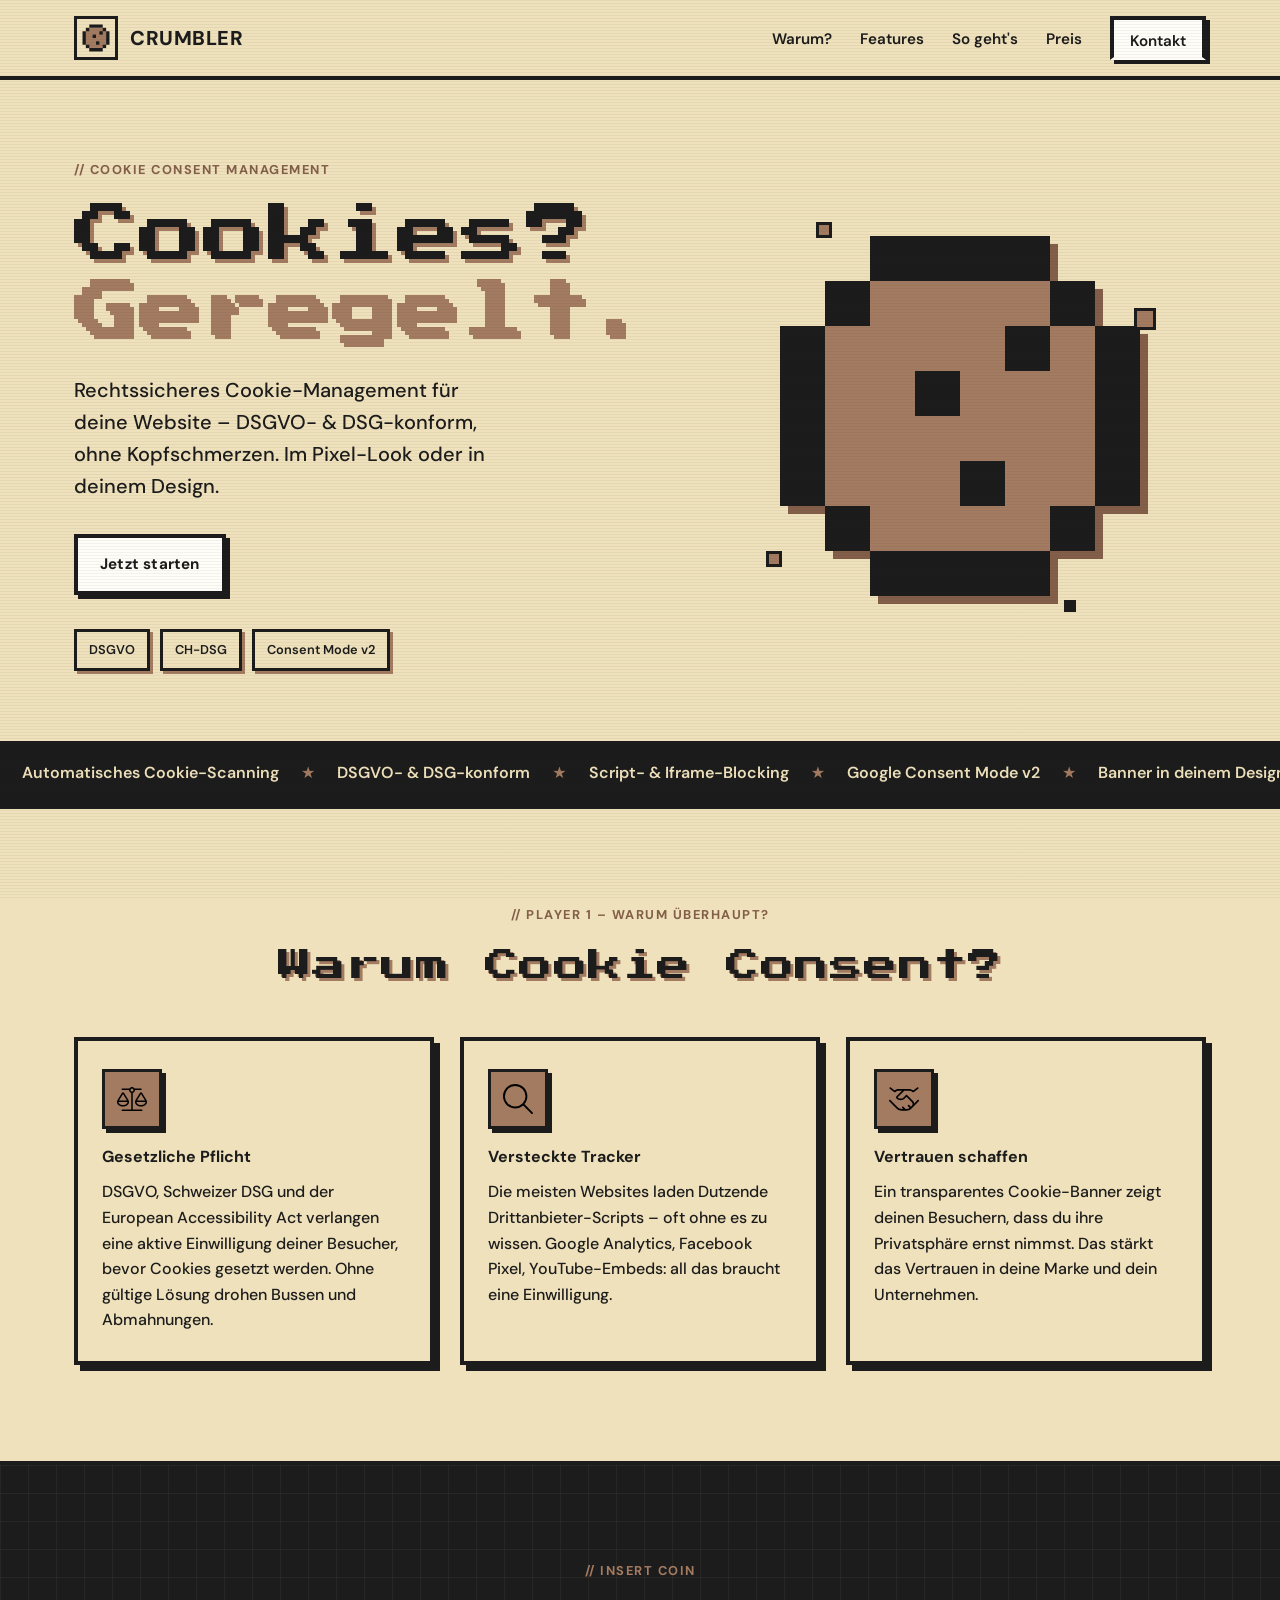
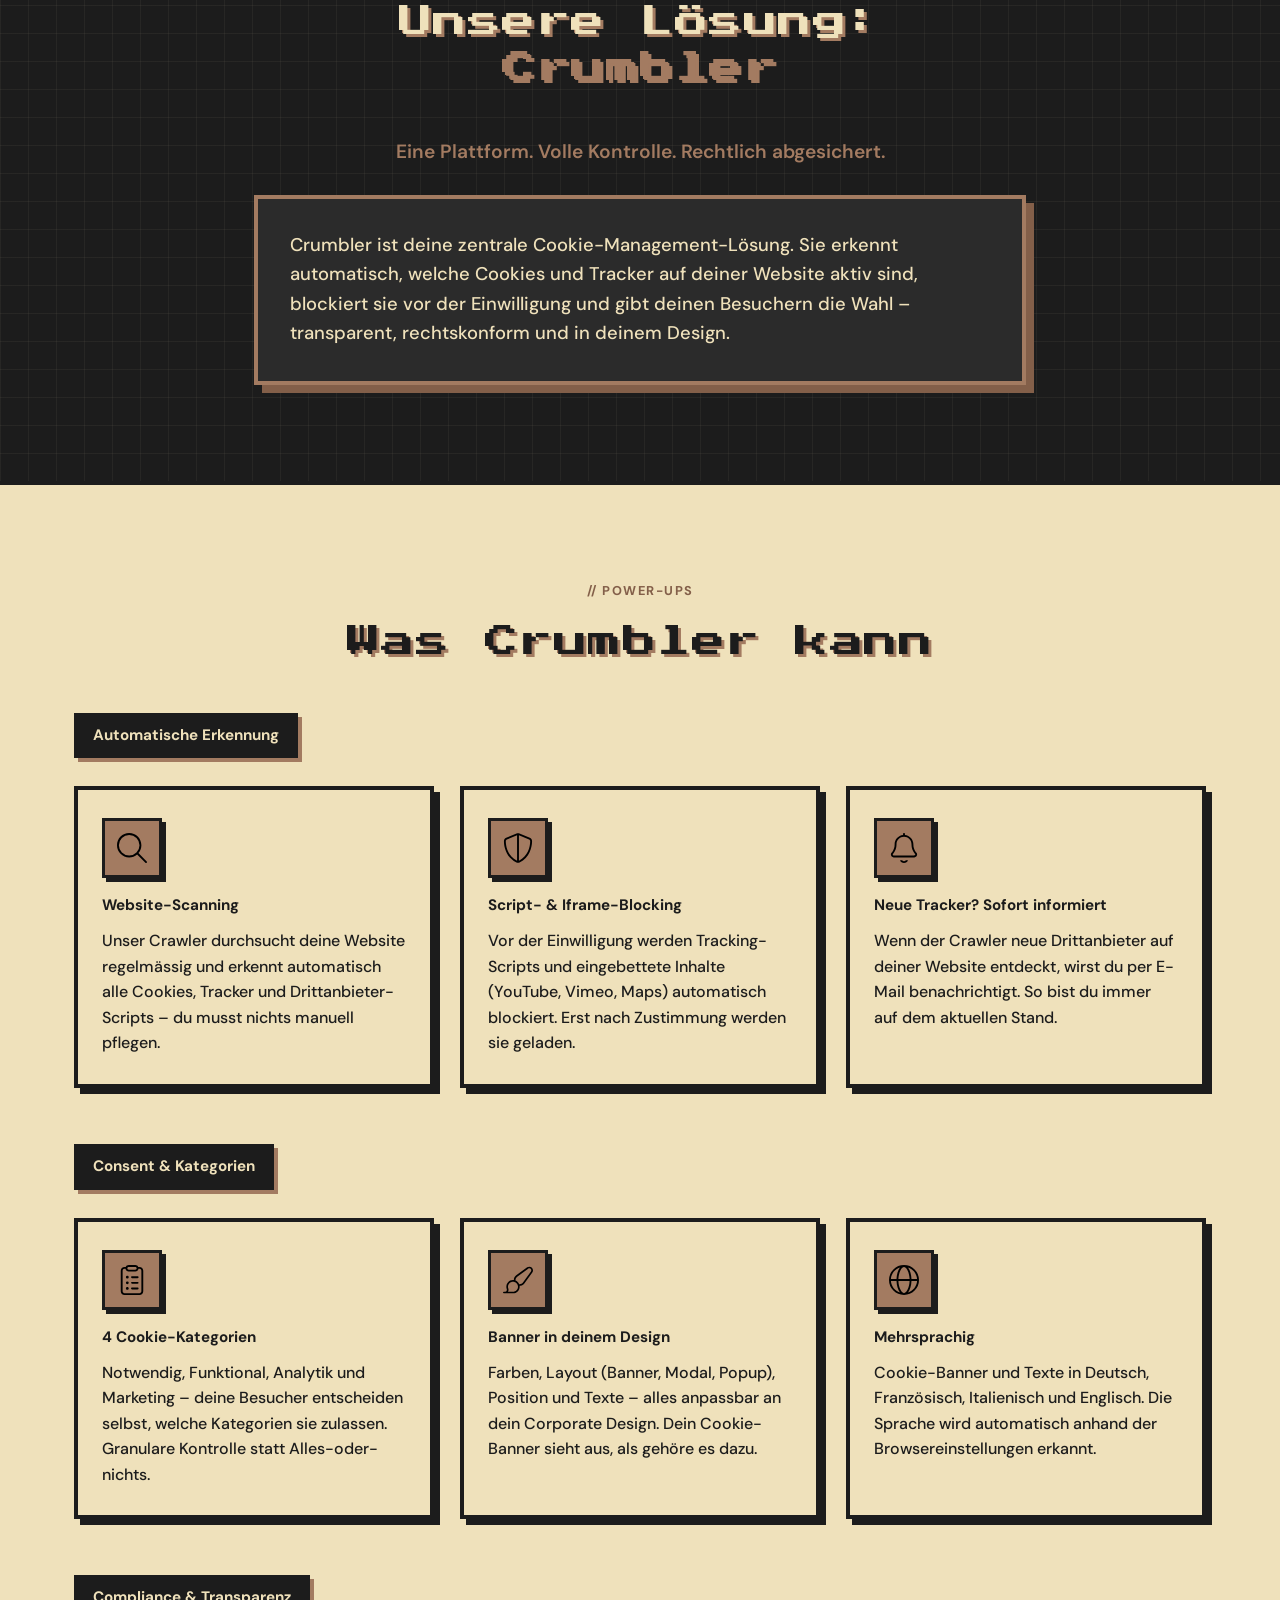
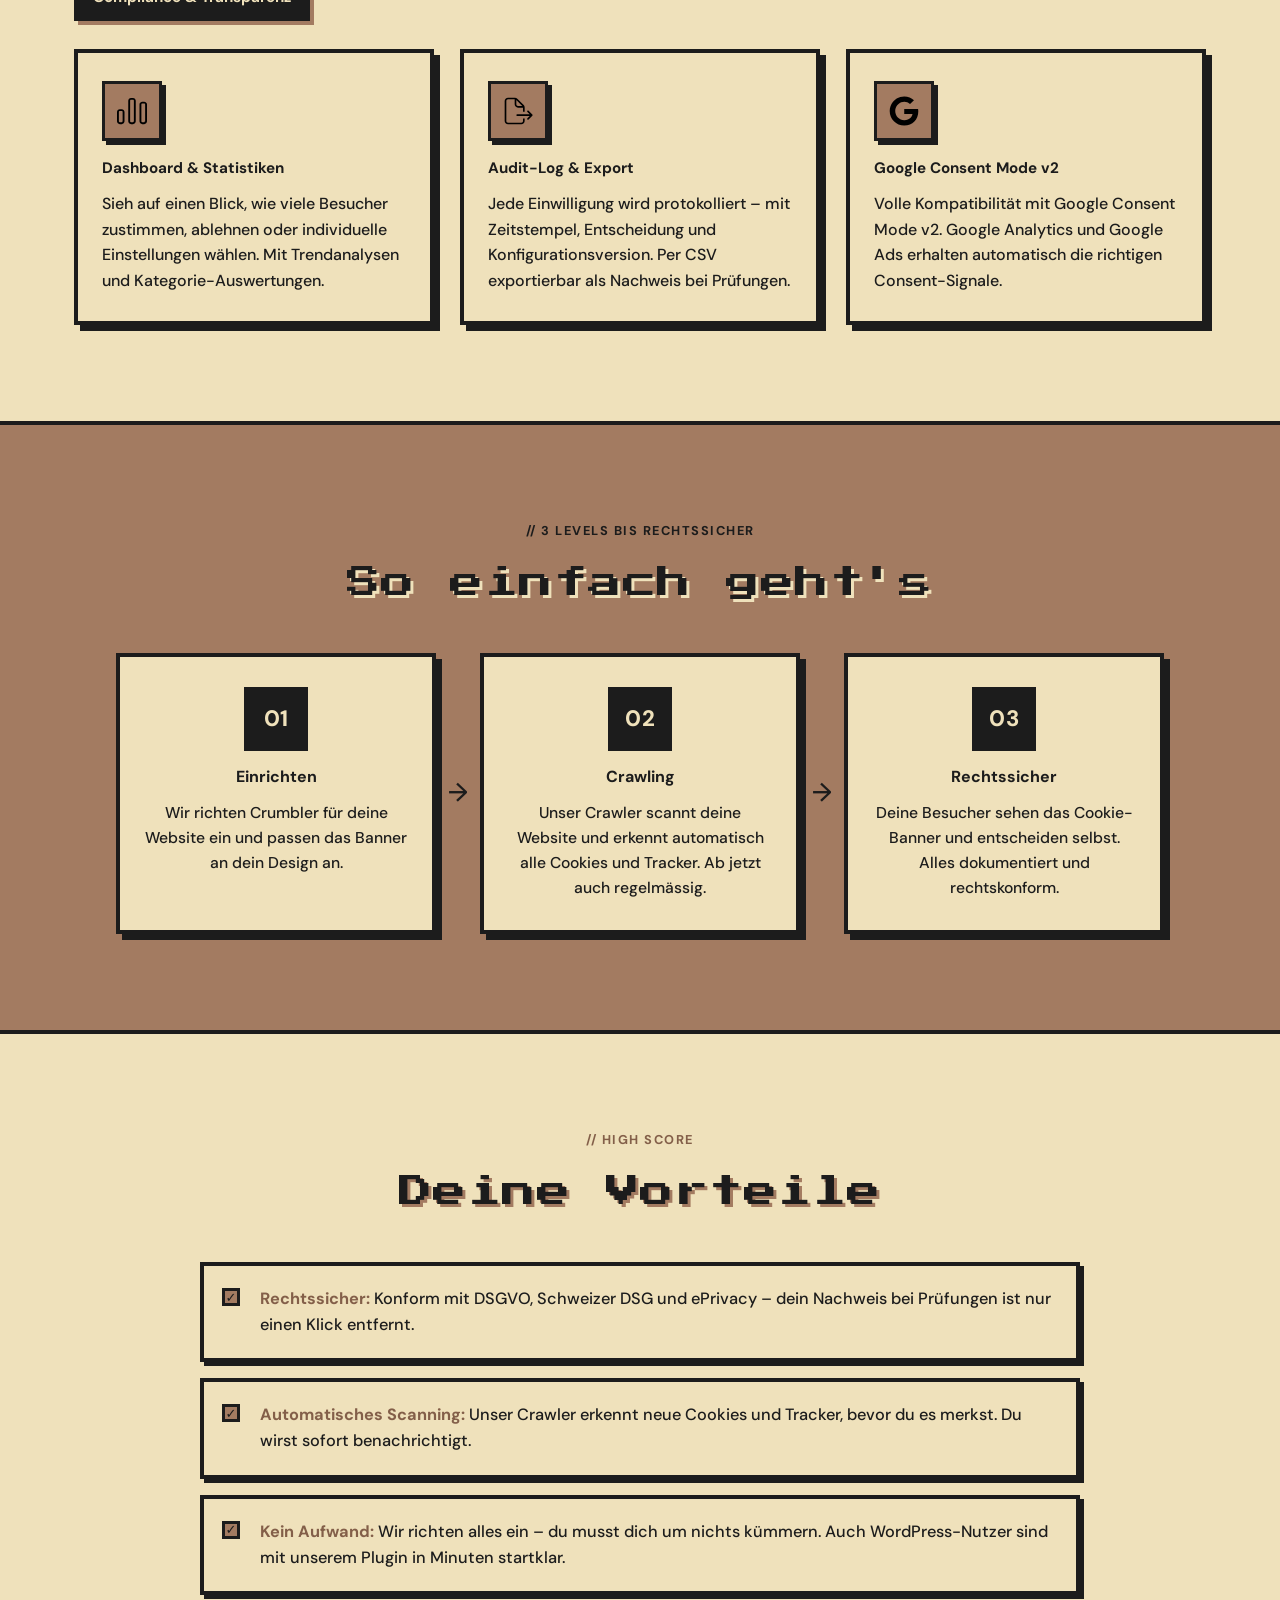
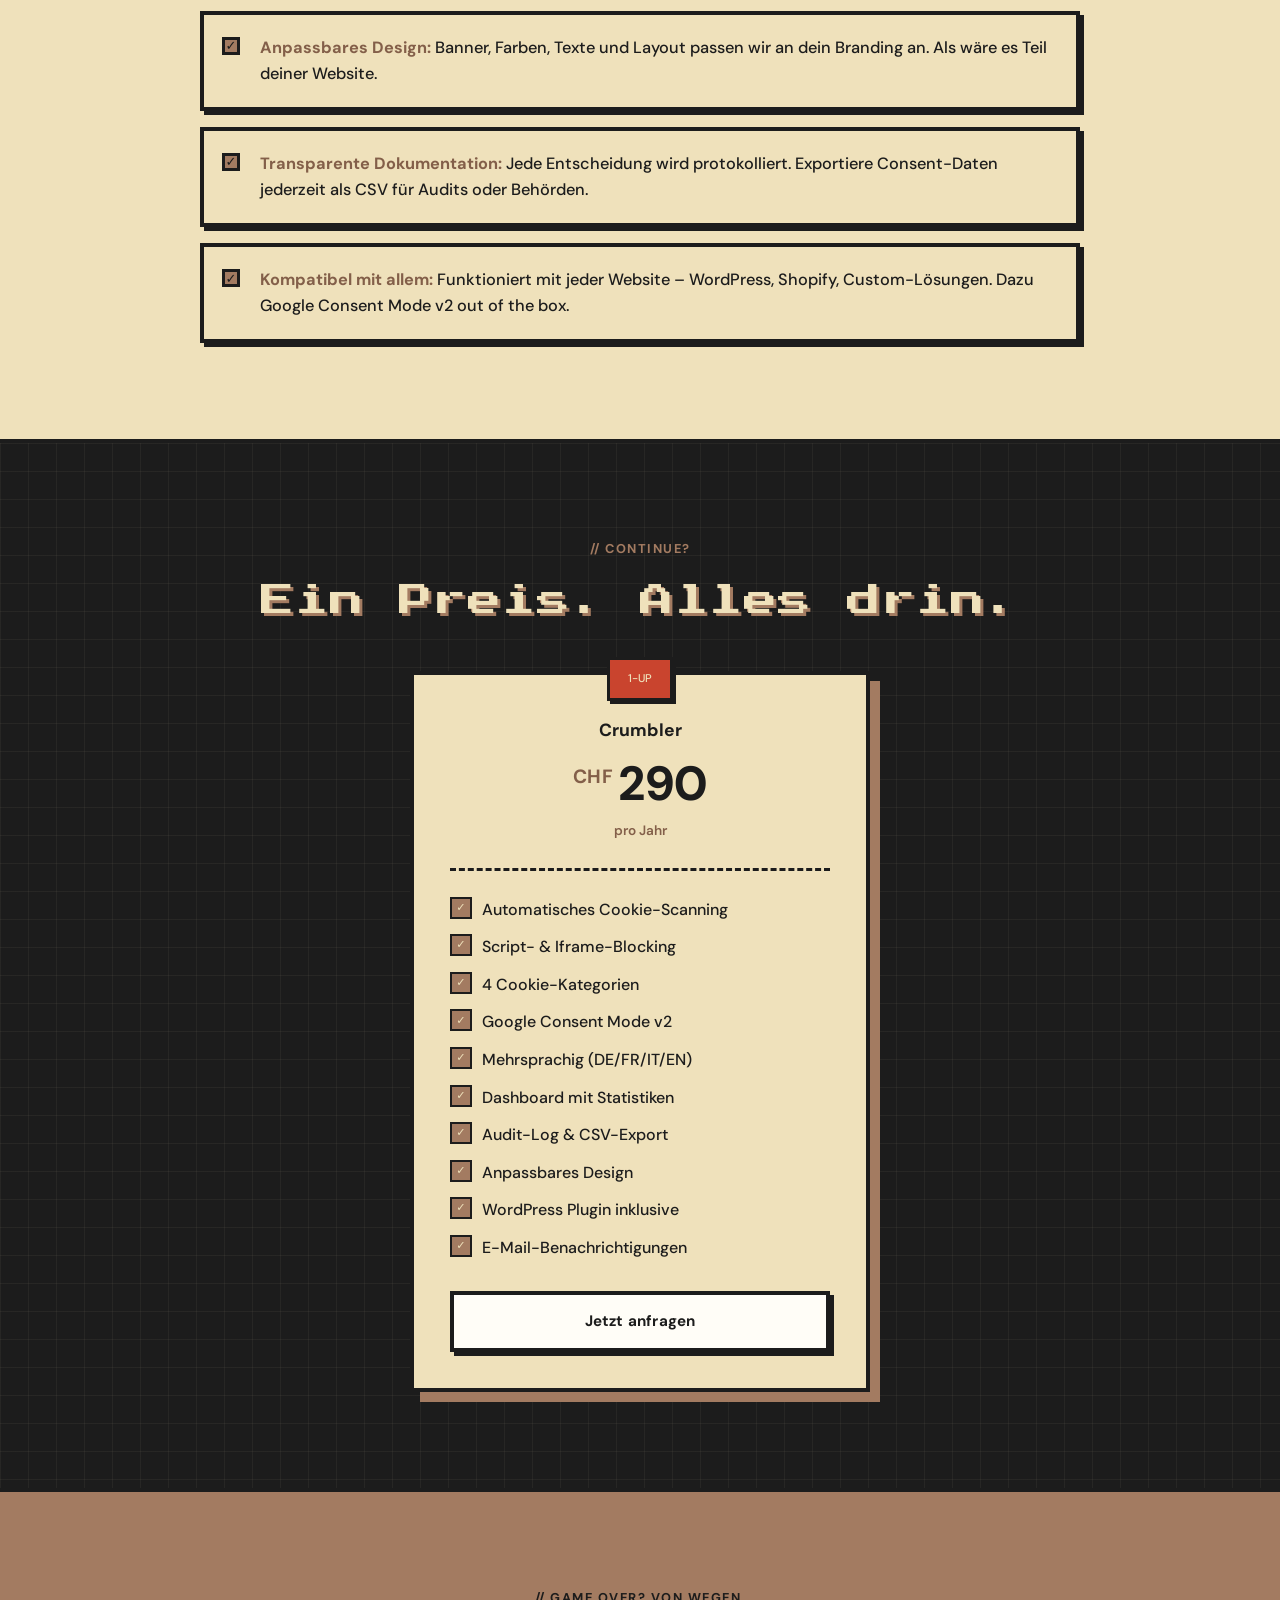
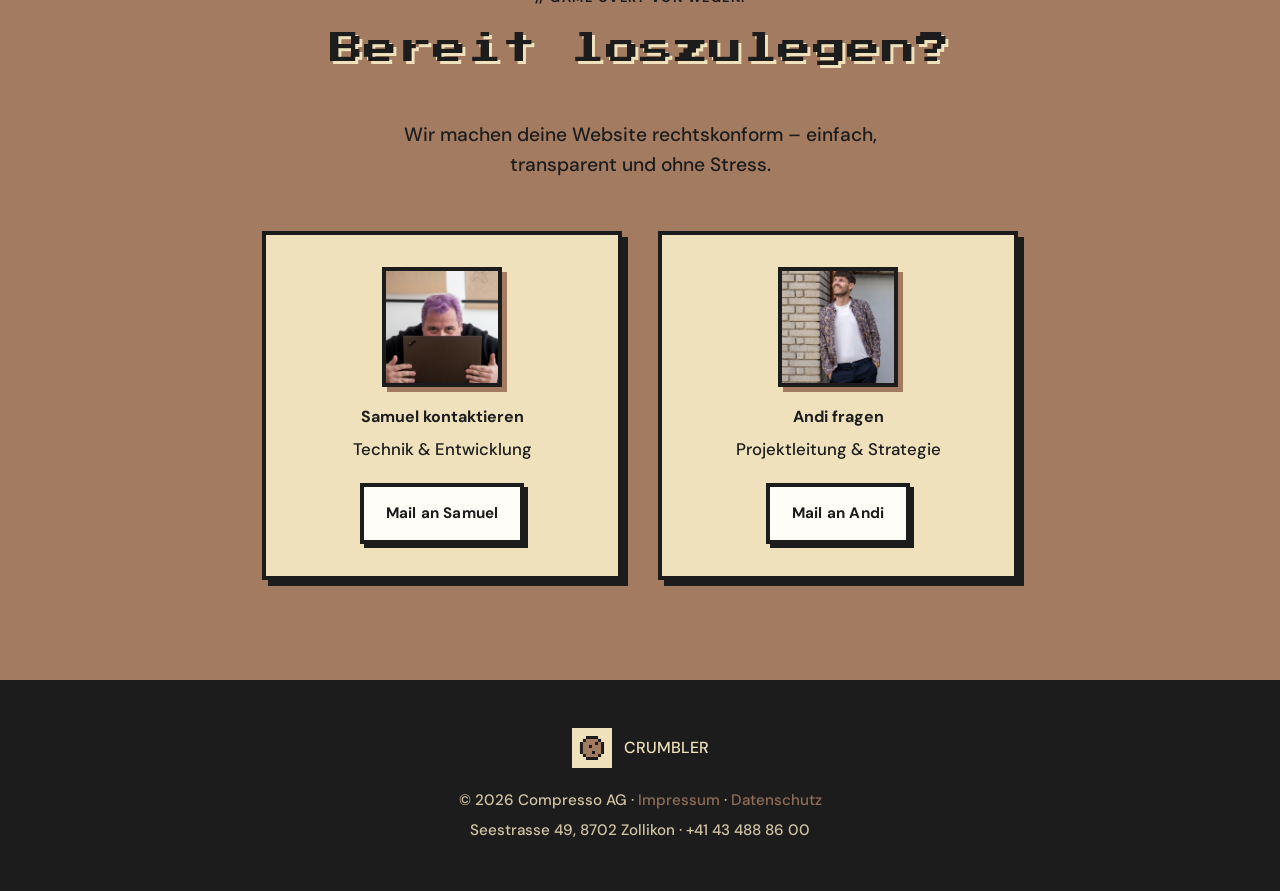
==== commit 95c5b7b9: "index.html: Buttons weiss (btn-secondary), Kontakt-aufnehmen-Button entfernen Co-Authored-By: Claude" ====
--- a/index.html
+++ b/index.html
@@ -57,8 +57,7 @@
                     <h1>Cookies?<br><span class="hl">Geregelt.</span></h1>
                     <p class="subline">Rechtssicheres Cookie-Management für deine Website – DSGVO- &amp; DSG-konform, ohne Kopfschmerzen. Im Pixel-Look oder in deinem Design.</p>
                     <div class="actions">
-                        <a href="#pricing" class="btn btn-primary">Jetzt starten</a>
-                        <a href="#contact" class="btn btn-secondary">Kontakt aufnehmen</a>
+                        <a href="#pricing" class="btn btn-secondary">Jetzt starten</a>
                     </div>
                     <ul class="hero-badges">
                         <li>DSGVO</li>
@@ -295,7 +294,7 @@
                             <li>WordPress Plugin inklusive</li>
                             <li>E-Mail-Benachrichtigungen</li>
                         </ul>
-                        <a href="mailto:info@compresso.ch?subject=Anfrage%20Crumbler" class="btn btn-primary btn-block">Jetzt anfragen</a>
+                        <a href="mailto:info@compresso.ch?subject=Anfrage%20Crumbler" class="btn btn-secondary btn-block">Jetzt anfragen</a>
                     </div>
                 </div>
             </div>
@@ -313,13 +312,13 @@
                         <div class="person-photo-wrap"><img src="assets/samuel.jpg" alt="Samuel Rüegger" class="person-photo"></div>
                         <h3>Samuel kontaktieren</h3>
                         <p>Technik &amp; Entwicklung</p>
-                        <a href="mailto:samuel.ruegger@compresso.ch" class="btn btn-primary">Mail an Samuel</a>
+                        <a href="mailto:samuel.ruegger@compresso.ch" class="btn btn-secondary">Mail an Samuel</a>
                     </div>
                     <div class="person">
                         <div class="person-photo-wrap"><img src="assets/andi.jpg" alt="Andi Eggli" class="person-photo"></div>
                         <h3>Andi fragen</h3>
                         <p>Projektleitung &amp; Strategie</p>
-                        <a href="mailto:andi.eggli@compresso.ch" class="btn btn-primary">Mail an Andi</a>
+                        <a href="mailto:andi.eggli@compresso.ch" class="btn btn-secondary">Mail an Andi</a>
                     </div>
                 </div>
             </div>
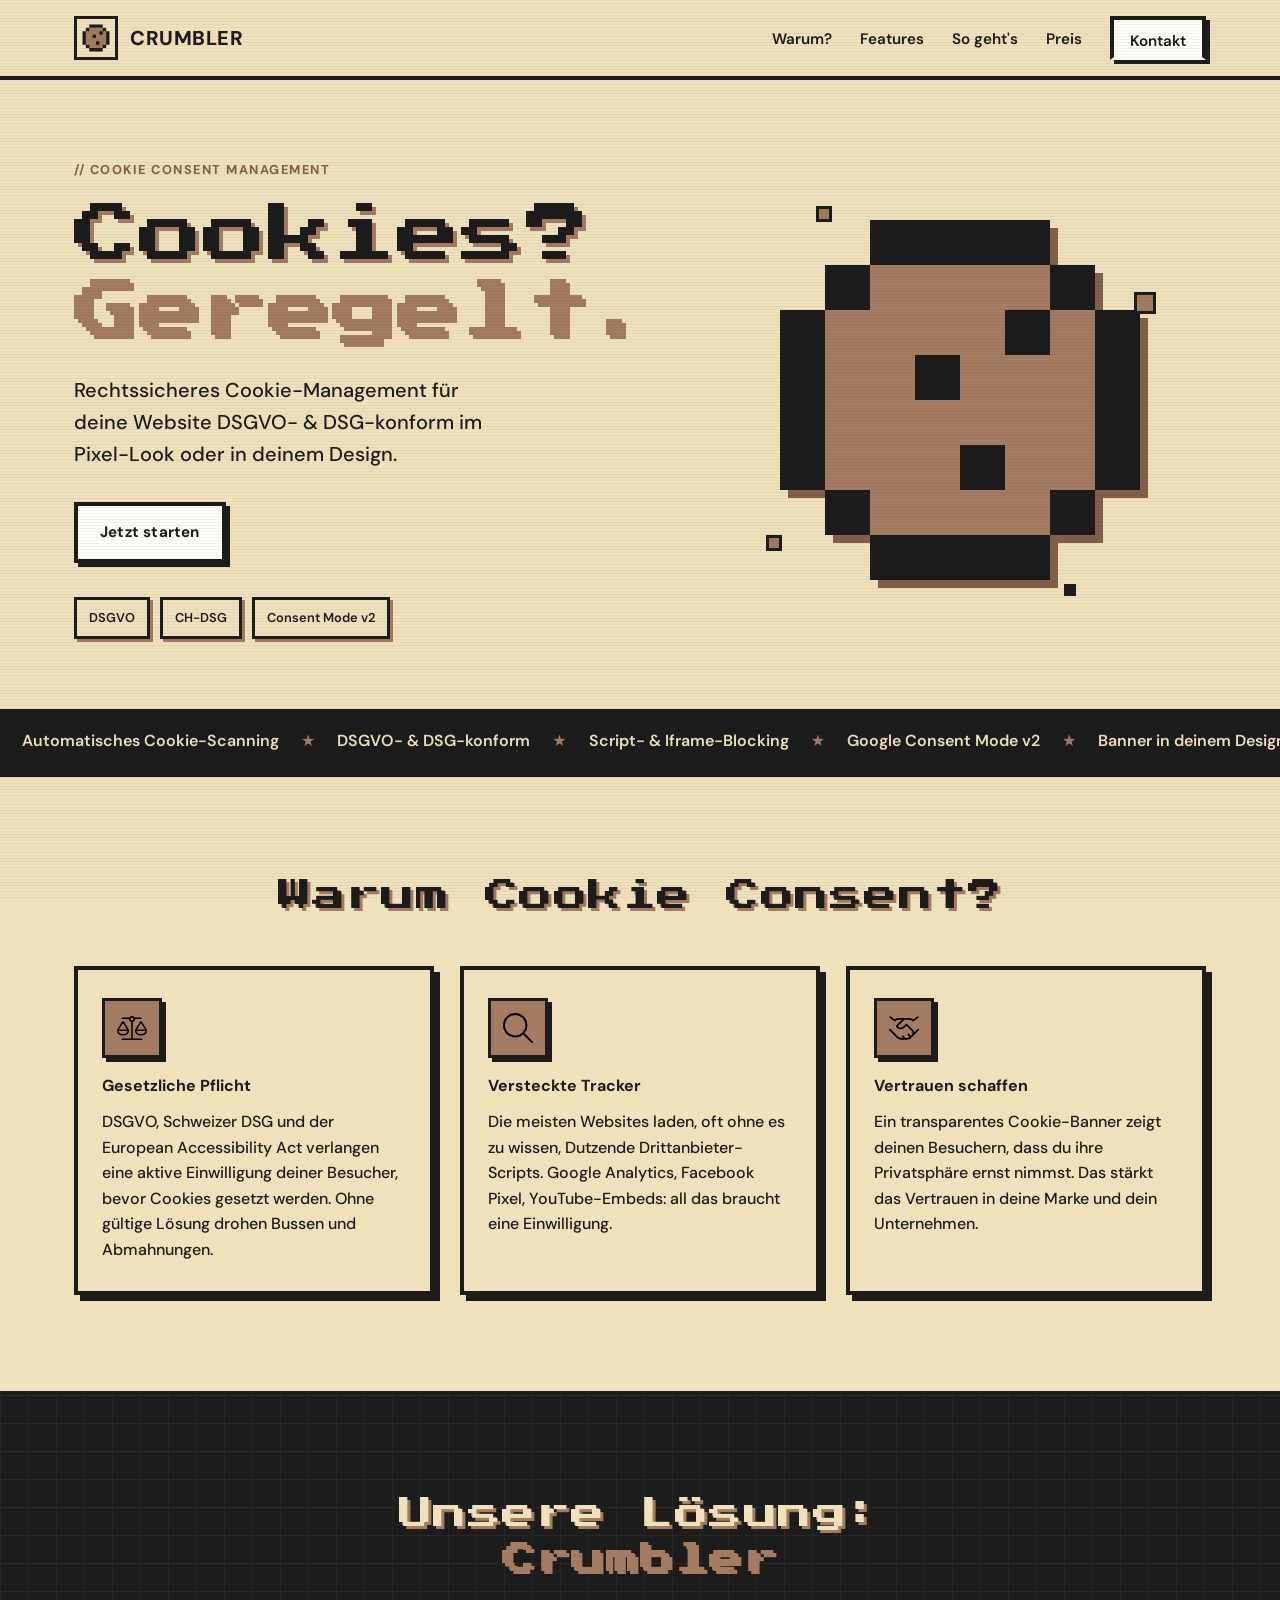
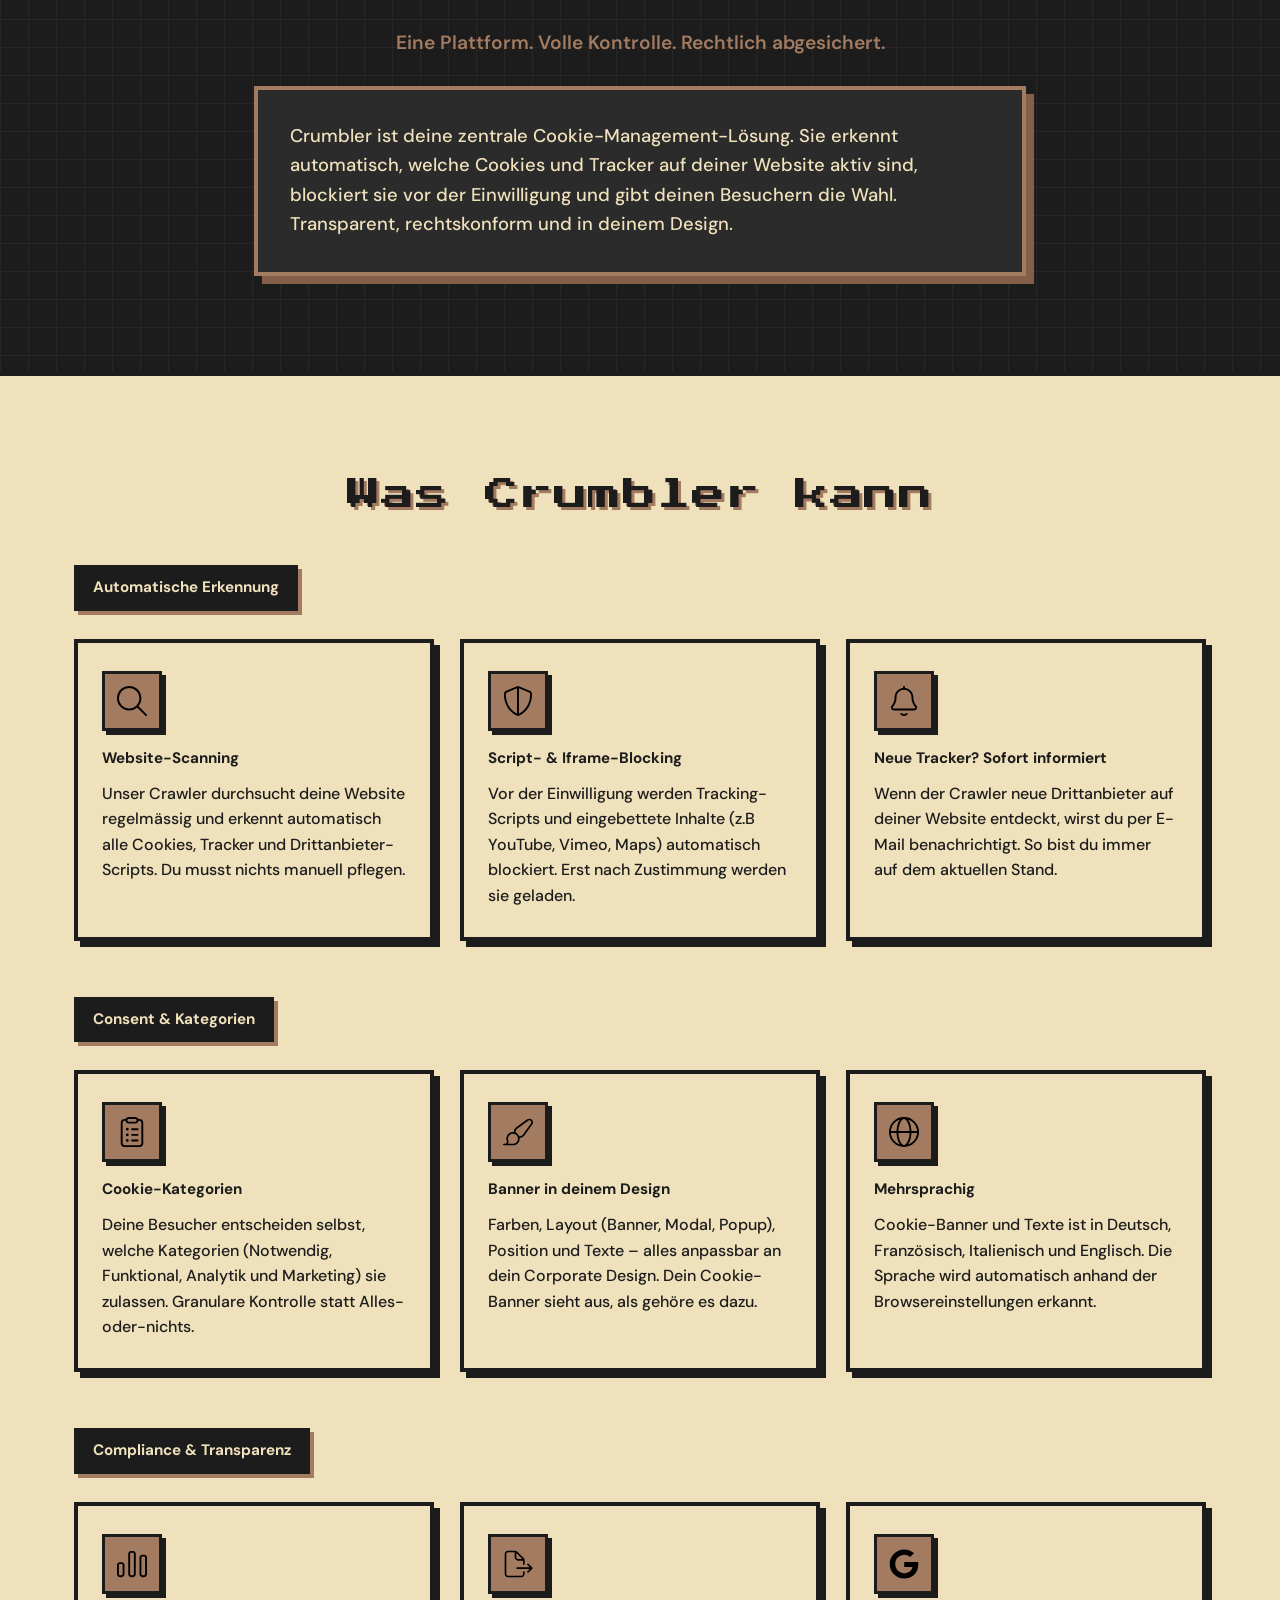
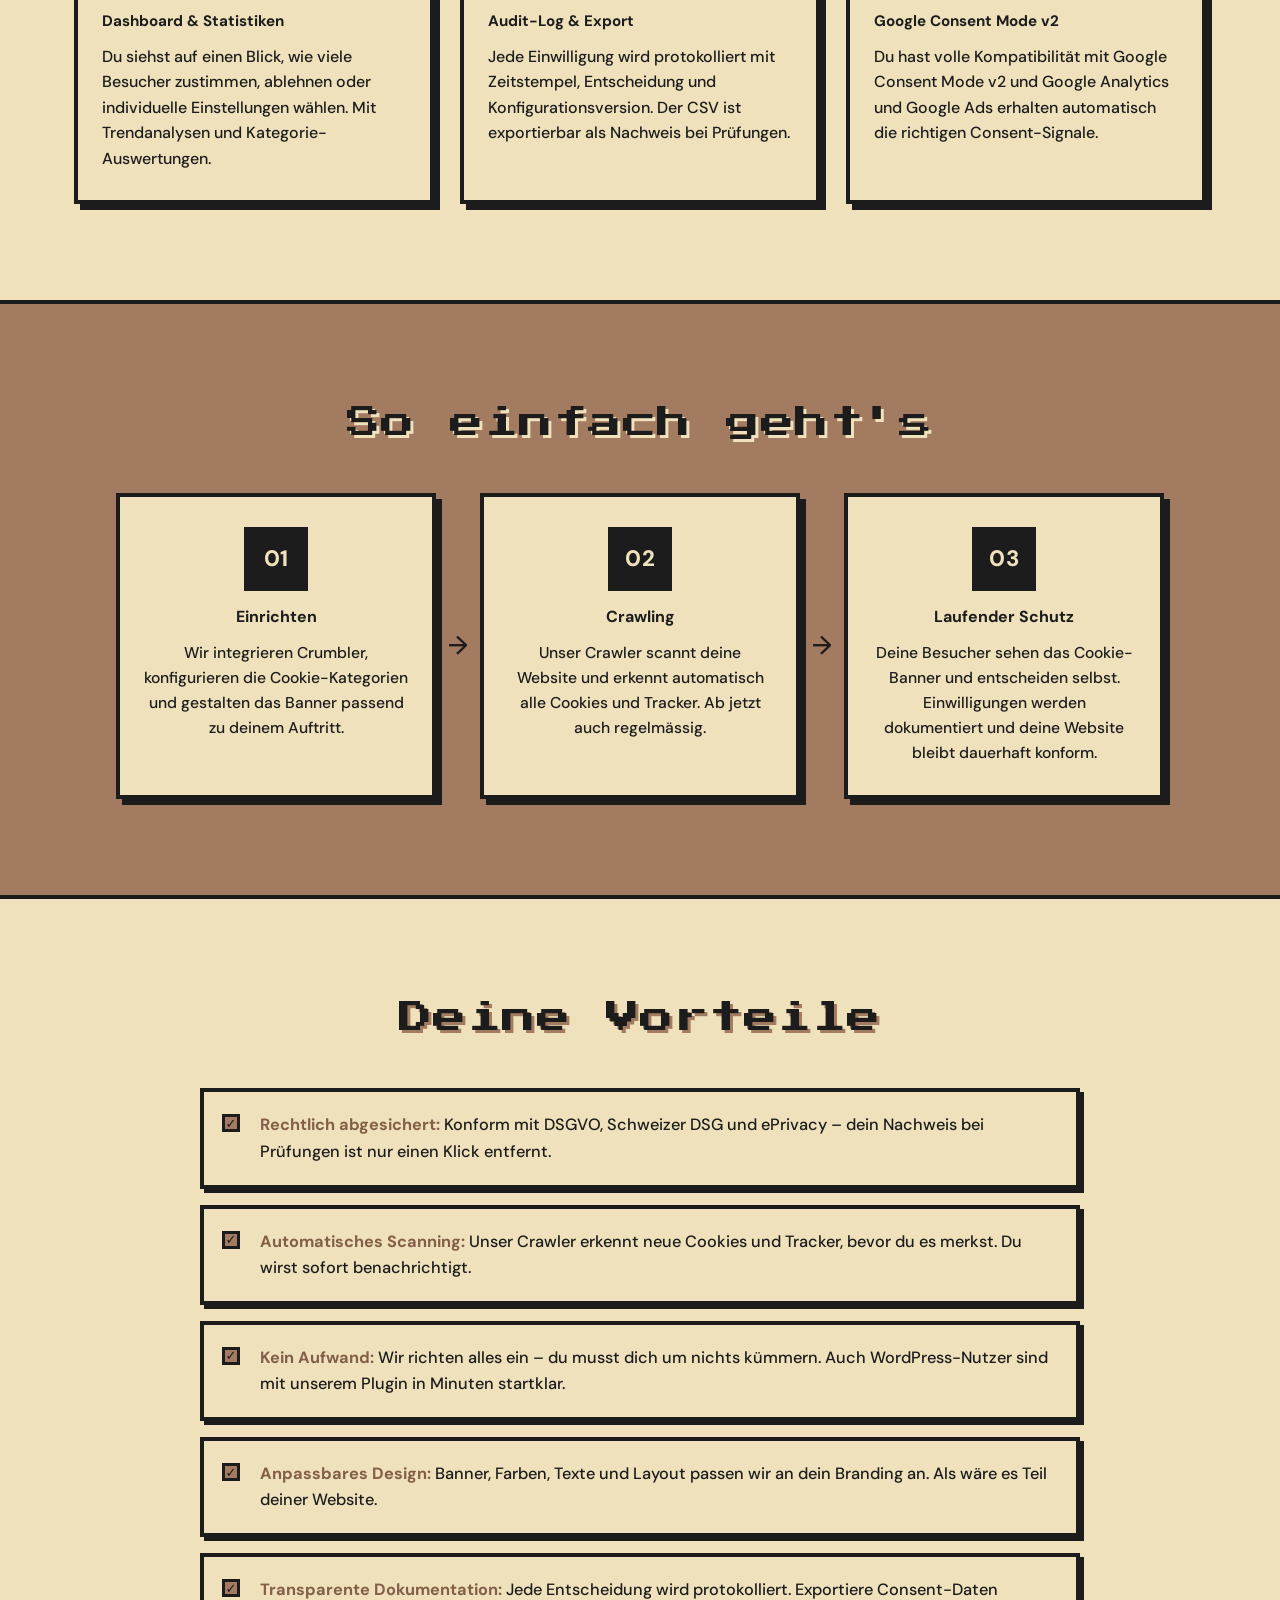
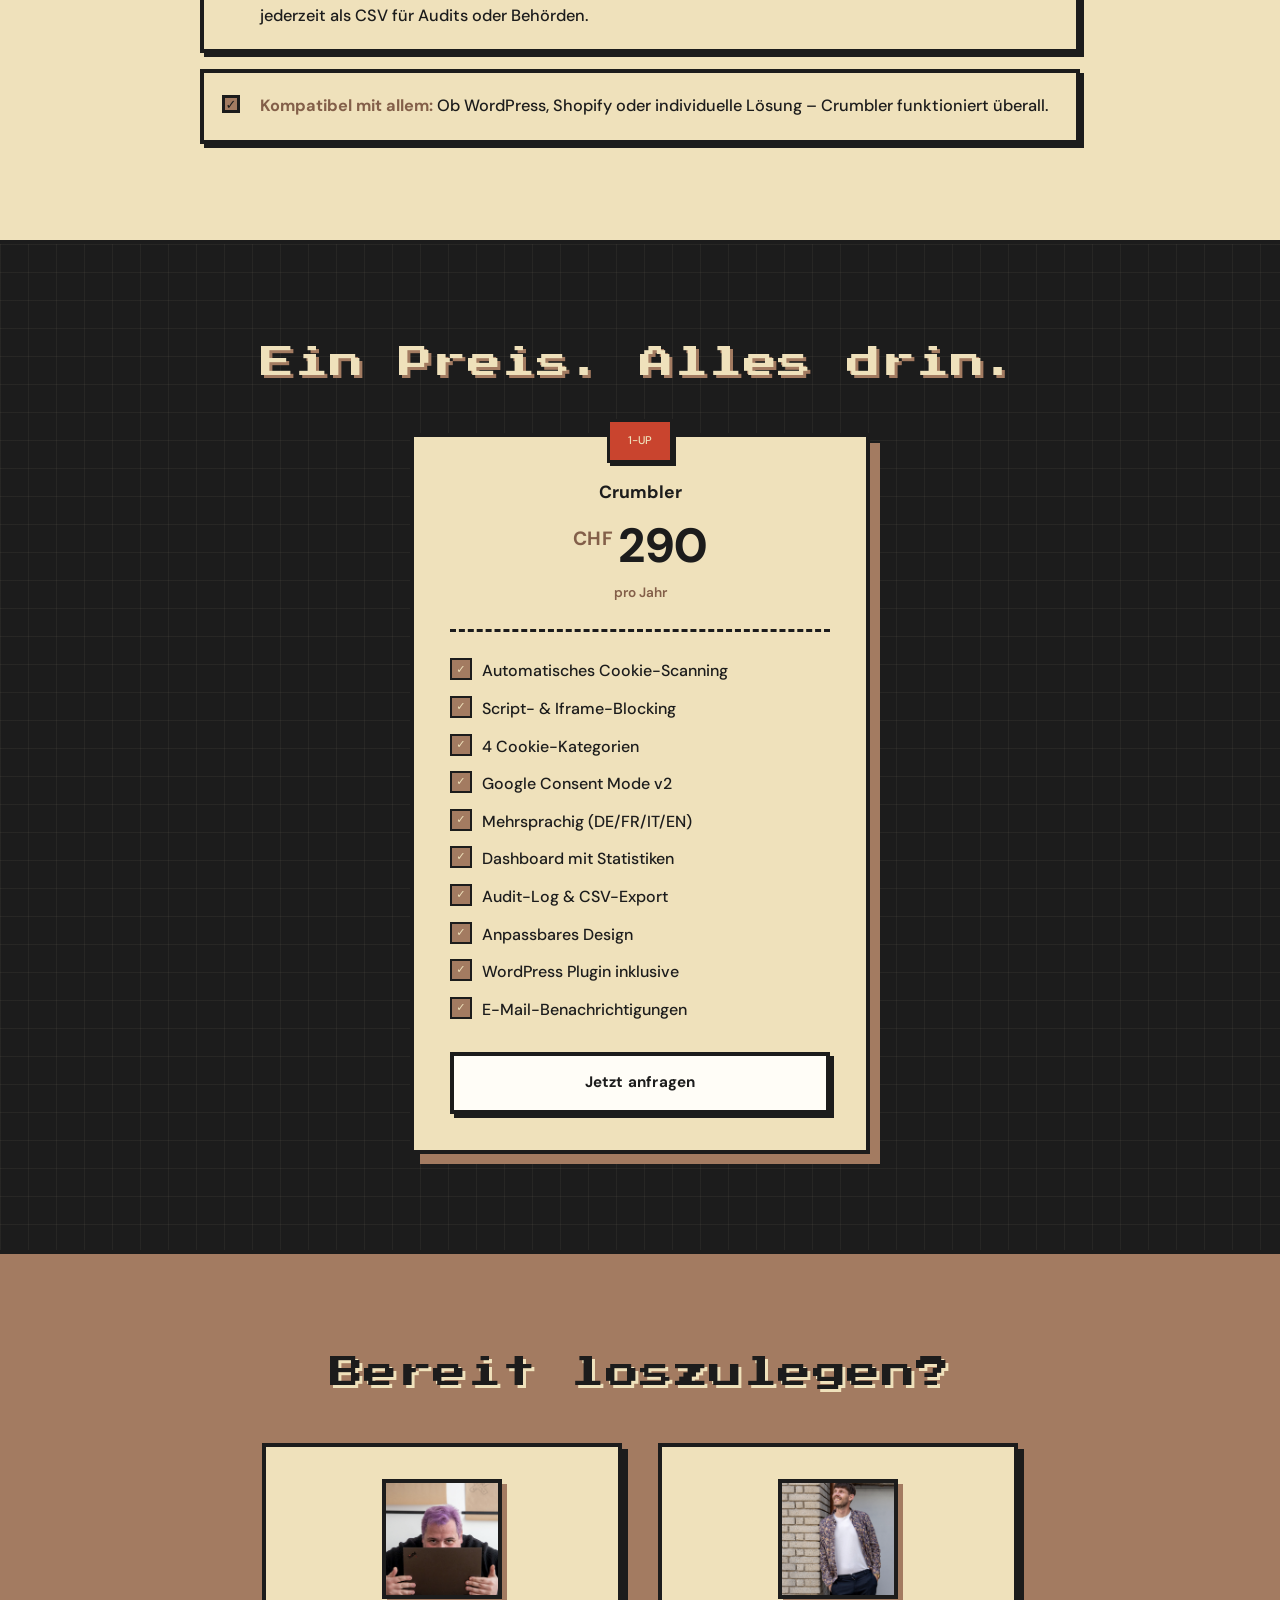
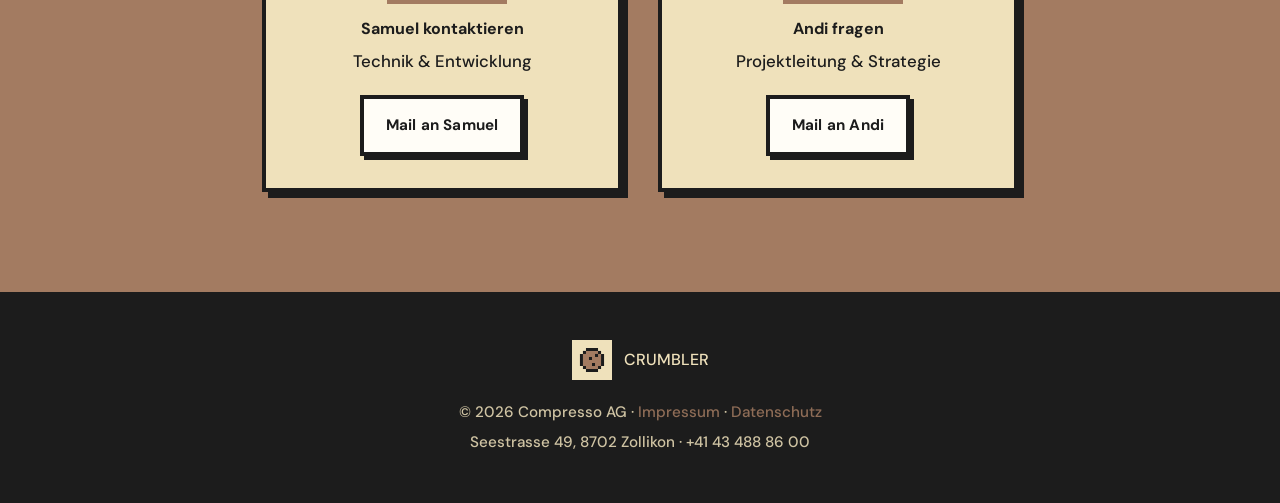
==== commit 1c3aff84: "Textanpassungen gemäss Korrekturen von Luisa Villiger - Hero-Subline gestrafft - Sachlichere Texte s" ====
--- a/index.html
+++ b/index.html
@@ -55,7 +55,7 @@
                 <div class="hero-copy">
                     <p class="kicker">// Cookie Consent Management</p>
                     <h1>Cookies?<br><span class="hl">Geregelt.</span></h1>
-                    <p class="subline">Rechtssicheres Cookie-Management für deine Website – DSGVO- &amp; DSG-konform, ohne Kopfschmerzen. Im Pixel-Look oder in deinem Design.</p>
+                    <p class="subline">Rechtssicheres Cookie-Management für deine Website DSGVO- &amp; DSG-konform im Pixel-Look oder in deinem Design.</p>
                     <div class="actions">
                         <a href="#pricing" class="btn btn-secondary">Jetzt starten</a>
                     </div>
@@ -122,7 +122,6 @@
         <!-- 2) Warum Cookie Consent? -->
         <section id="why" class="section section-light reveal">
             <div class="container">
-                <p class="kicker center">// Player 1 – Warum überhaupt?</p>
                 <h2>Warum Cookie Consent?</h2>
                 <div class="grid-3">
                     <div class="card">
@@ -133,7 +132,7 @@
                     <div class="card">
                         <div class="card-icon-wrap"><img src="assets/icons/magnifying-glass.svg" alt="" class="card-icon"></div>
                         <h3>Versteckte Tracker</h3>
-                        <p>Die meisten Websites laden Dutzende Drittanbieter-Scripts – oft ohne es zu wissen. Google Analytics, Facebook Pixel, YouTube-Embeds: all das braucht eine Einwilligung.</p>
+                        <p>Die meisten Websites laden, oft ohne es zu wissen, Dutzende Drittanbieter-Scripts. Google Analytics, Facebook Pixel, YouTube-Embeds: all das braucht eine Einwilligung.</p>
                     </div>
                     <div class="card">
                         <div class="card-icon-wrap"><img src="assets/icons/handshake.svg" alt="" class="card-icon"></div>
@@ -147,11 +146,10 @@
         <!-- 3) Lösung -->
         <section id="solution" class="section section-dark reveal">
             <div class="container narrow">
-                <p class="kicker center">// Insert coin</p>
                 <h2>Unsere Lösung: <span class="hl">Crumbler</span></h2>
                 <p class="lead">Eine Plattform. Volle Kontrolle. Rechtlich abgesichert.</p>
                 <div class="content-block">
-                    <p>Crumbler ist deine zentrale Cookie-Management-Lösung. Sie erkennt automatisch, welche Cookies und Tracker auf deiner Website aktiv sind, blockiert sie vor der Einwilligung und gibt deinen Besuchern die Wahl – transparent, rechtskonform und in deinem Design.</p>
+                    <p>Crumbler ist deine zentrale Cookie-Management-Lösung. Sie erkennt automatisch, welche Cookies und Tracker auf deiner Website aktiv sind, blockiert sie vor der Einwilligung und gibt deinen Besuchern die Wahl. Transparent, rechtskonform und in deinem Design.</p>
                 </div>
             </div>
         </section>
@@ -159,7 +157,6 @@
         <!-- 4) Features -->
         <section id="features" class="section section-light reveal">
             <div class="container">
-                <p class="kicker center">// Power-ups</p>
                 <h2>Was Crumbler kann</h2>
 
                 <div class="feature-group">
@@ -168,12 +165,12 @@
                         <div class="feature-card">
                             <div class="feature-icon"><img src="assets/icons/magnifying-glass.svg" alt="" class="fa-icon"></div>
                             <h4>Website-Scanning</h4>
-                            <p>Unser Crawler durchsucht deine Website regelmässig und erkennt automatisch alle Cookies, Tracker und Drittanbieter-Scripts – du musst nichts manuell pflegen.</p>
+                            <p>Unser Crawler durchsucht deine Website regelmässig und erkennt automatisch alle Cookies, Tracker und Drittanbieter-Scripts. Du musst nichts manuell pflegen.</p>
                         </div>
                         <div class="feature-card">
                             <div class="feature-icon"><img src="assets/icons/shield-halved.svg" alt="" class="fa-icon"></div>
                             <h4>Script- &amp; Iframe-Blocking</h4>
-                            <p>Vor der Einwilligung werden Tracking-Scripts und eingebettete Inhalte (YouTube, Vimeo, Maps) automatisch blockiert. Erst nach Zustimmung werden sie geladen.</p>
+                            <p>Vor der Einwilligung werden Tracking-Scripts und eingebettete Inhalte (z.B YouTube, Vimeo, Maps) automatisch blockiert. Erst nach Zustimmung werden sie geladen.</p>
                         </div>
                         <div class="feature-card">
                             <div class="feature-icon"><img src="assets/icons/bell.svg" alt="" class="fa-icon"></div>
@@ -188,8 +185,8 @@
                     <div class="grid-3">
                         <div class="feature-card">
                             <div class="feature-icon"><img src="assets/icons/clipboard-list.svg" alt="" class="fa-icon"></div>
-                            <h4>4 Cookie-Kategorien</h4>
-                            <p>Notwendig, Funktional, Analytik und Marketing – deine Besucher entscheiden selbst, welche Kategorien sie zulassen. Granulare Kontrolle statt Alles-oder-nichts.</p>
+                            <h4>Cookie-Kategorien</h4>
+                            <p>Deine Besucher entscheiden selbst, welche Kategorien (Notwendig, Funktional, Analytik und Marketing) sie zulassen. Granulare Kontrolle statt Alles-oder-nichts.</p>
                         </div>
                         <div class="feature-card">
                             <div class="feature-icon"><img src="assets/icons/paintbrush.svg" alt="" class="fa-icon"></div>
@@ -199,7 +196,7 @@
                         <div class="feature-card">
                             <div class="feature-icon"><img src="assets/icons/globe.svg" alt="" class="fa-icon"></div>
                             <h4>Mehrsprachig</h4>
-                            <p>Cookie-Banner und Texte in Deutsch, Französisch, Italienisch und Englisch. Die Sprache wird automatisch anhand der Browsereinstellungen erkannt.</p>
+                            <p>Cookie-Banner und Texte ist in Deutsch, Französisch, Italienisch und Englisch. Die Sprache wird automatisch anhand der Browsereinstellungen erkannt.</p>
                         </div>
                     </div>
                 </div>
@@ -210,17 +207,17 @@
                         <div class="feature-card">
                             <div class="feature-icon"><img src="assets/icons/chart-simple.svg" alt="" class="fa-icon"></div>
                             <h4>Dashboard &amp; Statistiken</h4>
-                            <p>Sieh auf einen Blick, wie viele Besucher zustimmen, ablehnen oder individuelle Einstellungen wählen. Mit Trendanalysen und Kategorie-Auswertungen.</p>
+                            <p>Du siehst auf einen Blick, wie viele Besucher zustimmen, ablehnen oder individuelle Einstellungen wählen. Mit Trendanalysen und Kategorie-Auswertungen.</p>
                         </div>
                         <div class="feature-card">
                             <div class="feature-icon"><img src="assets/icons/file-export.svg" alt="" class="fa-icon"></div>
                             <h4>Audit-Log &amp; Export</h4>
-                            <p>Jede Einwilligung wird protokolliert – mit Zeitstempel, Entscheidung und Konfigurationsversion. Per CSV exportierbar als Nachweis bei Prüfungen.</p>
+                            <p>Jede Einwilligung wird protokolliert mit Zeitstempel, Entscheidung und Konfigurationsversion. Der CSV ist exportierbar als Nachweis bei Prüfungen.</p>
                         </div>
                         <div class="feature-card">
                             <div class="feature-icon"><img src="assets/icons/google.svg" alt="" class="fa-icon"></div>
                             <h4>Google Consent Mode v2</h4>
-                            <p>Volle Kompatibilität mit Google Consent Mode v2. Google Analytics und Google Ads erhalten automatisch die richtigen Consent-Signale.</p>
+                            <p>Du hast volle Kompatibilität mit Google Consent Mode v2 und Google Analytics und Google Ads erhalten automatisch die richtigen Consent-Signale.</p>
                         </div>
                     </div>
                 </div>
@@ -230,13 +227,12 @@
         <!-- 5) So funktioniert es -->
         <section id="howitworks" class="section section-cookie reveal">
             <div class="container">
-                <p class="kicker center">// 3 Levels bis rechtssicher</p>
                 <h2>So einfach geht's</h2>
                 <div class="workflow-steps">
                     <div class="step">
                         <span class="step-number">01</span>
                         <h3>Einrichten</h3>
-                        <p>Wir richten Crumbler für deine Website ein und passen das Banner an dein Design an.</p>
+                        <p>Wir integrieren Crumbler, konfigurieren die Cookie-Kategorien und gestalten das Banner passend zu deinem Auftritt.</p>
                     </div>
                     <div class="step-arrow">&rarr;</div>
                     <div class="step">
@@ -247,8 +243,8 @@
                     <div class="step-arrow">&rarr;</div>
                     <div class="step">
                         <span class="step-number">03</span>
-                        <h3>Rechtssicher</h3>
-                        <p>Deine Besucher sehen das Cookie-Banner und entscheiden selbst. Alles dokumentiert und rechtskonform.</p>
+                        <h3>Laufender Schutz</h3>
+                        <p>Deine Besucher sehen das Cookie-Banner und entscheiden selbst. Einwilligungen werden dokumentiert und deine Website bleibt dauerhaft konform.</p>
                     </div>
                 </div>
             </div>
@@ -257,15 +253,14 @@
         <!-- 6) Vorteile -->
         <section id="benefits" class="section section-light reveal">
             <div class="container">
-                <p class="kicker center">// High Score</p>
                 <h2>Deine Vorteile</h2>
                 <ul class="benefits-list">
-                    <li><strong>Rechtssicher:</strong> Konform mit DSGVO, Schweizer DSG und ePrivacy – dein Nachweis bei Prüfungen ist nur einen Klick entfernt.</li>
+                    <li><strong>Rechtlich abgesichert:</strong> Konform mit DSGVO, Schweizer DSG und ePrivacy – dein Nachweis bei Prüfungen ist nur einen Klick entfernt.</li>
                     <li><strong>Automatisches Scanning:</strong> Unser Crawler erkennt neue Cookies und Tracker, bevor du es merkst. Du wirst sofort benachrichtigt.</li>
                     <li><strong>Kein Aufwand:</strong> Wir richten alles ein – du musst dich um nichts kümmern. Auch WordPress-Nutzer sind mit unserem Plugin in Minuten startklar.</li>
                     <li><strong>Anpassbares Design:</strong> Banner, Farben, Texte und Layout passen wir an dein Branding an. Als wäre es Teil deiner Website.</li>
                     <li><strong>Transparente Dokumentation:</strong> Jede Entscheidung wird protokolliert. Exportiere Consent-Daten jederzeit als CSV für Audits oder Behörden.</li>
-                    <li><strong>Kompatibel mit allem:</strong> Funktioniert mit jeder Website – WordPress, Shopify, Custom-Lösungen. Dazu Google Consent Mode v2 out of the box.</li>
+                    <li><strong>Kompatibel mit allem:</strong> Ob WordPress, Shopify oder individuelle Lösung – Crumbler funktioniert überall.</li>
                 </ul>
             </div>
         </section>
@@ -273,7 +268,6 @@
         <!-- 7) Pricing -->
         <section id="pricing" class="section section-dark reveal">
             <div class="container narrow">
-                <p class="kicker center">// Continue?</p>
                 <h2>Ein Preis. Alles drin.</h2>
                 <div class="pricing-single">
                     <div class="price-card">
@@ -303,9 +297,7 @@
         <!-- 8) CTA / Kontakt -->
         <section id="contact" class="section section-cookie reveal">
             <div class="container">
-                <p class="kicker center">// Game over? Von wegen.</p>
                 <h2>Bereit loszulegen?</h2>
-                <p class="claim">Wir machen deine Website rechtskonform – einfach, transparent und ohne Stress.</p>
 
                 <div class="contact-persons">
                     <div class="person">
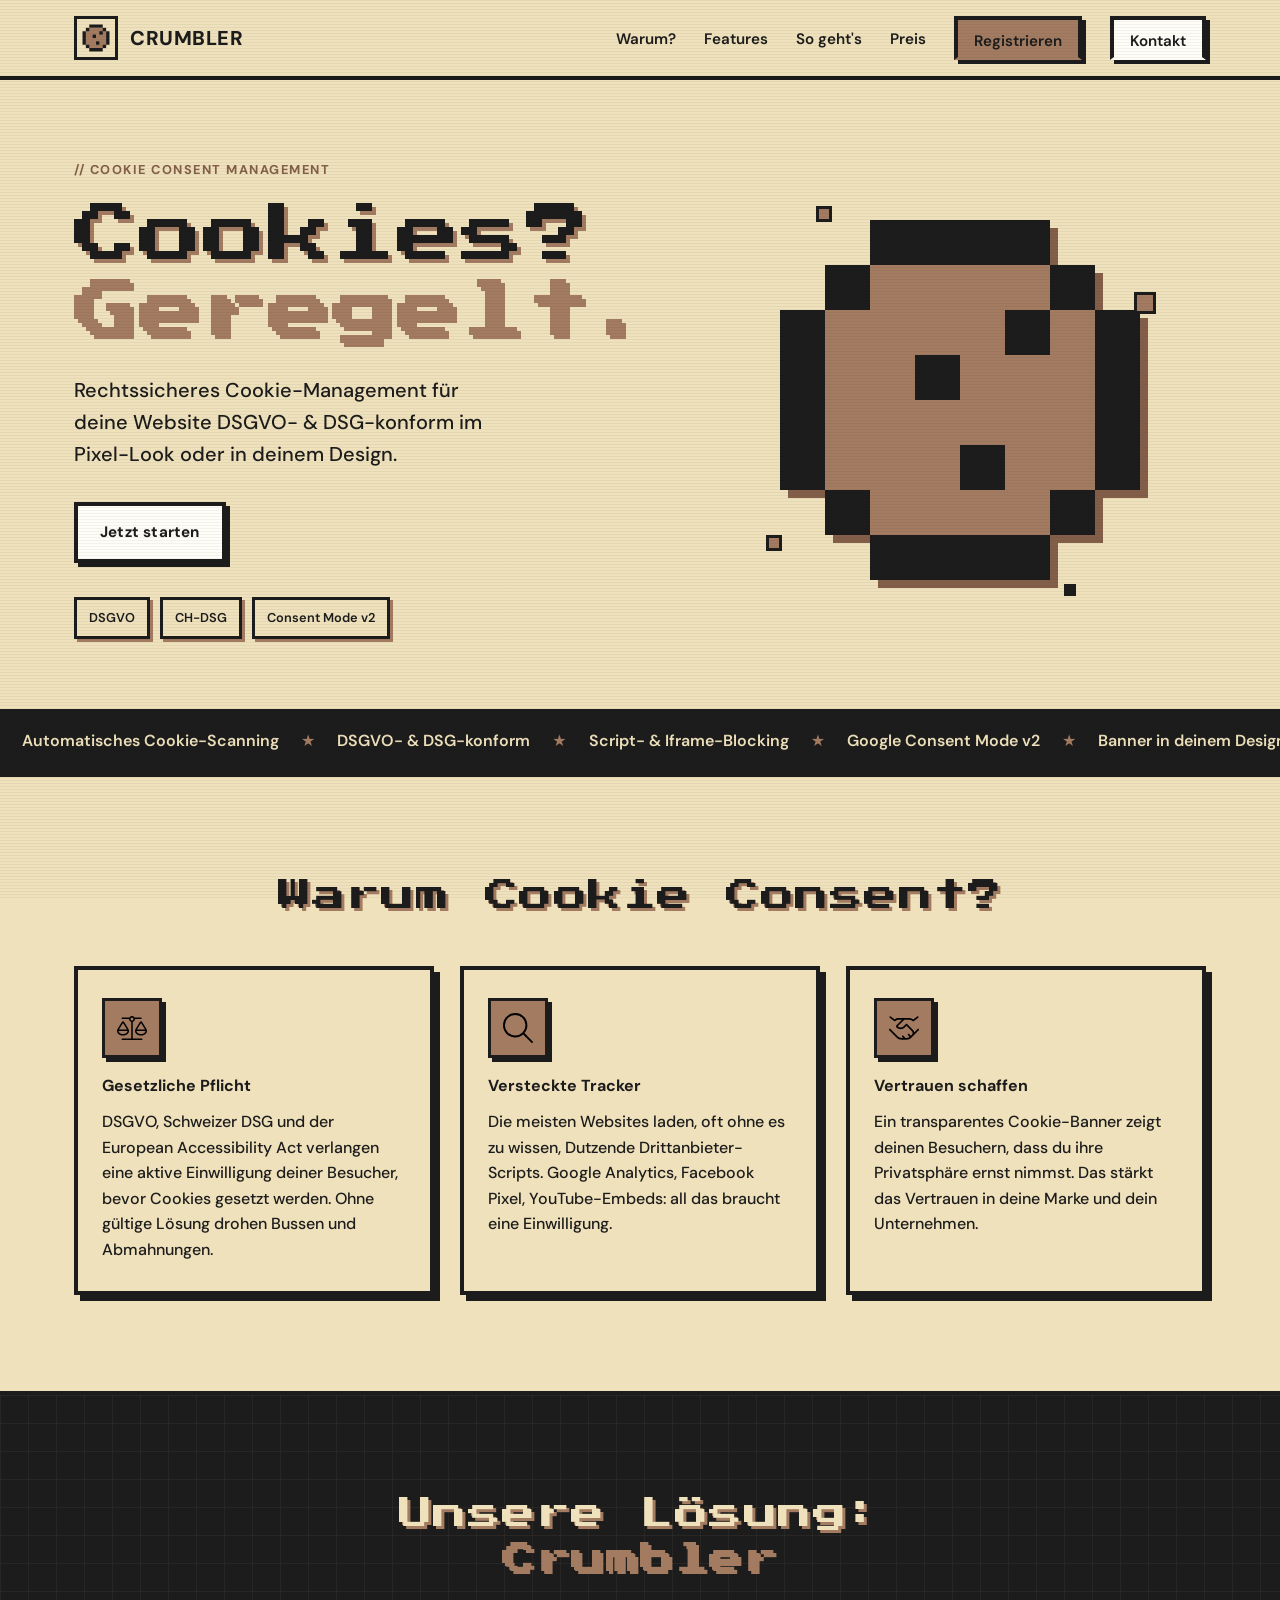
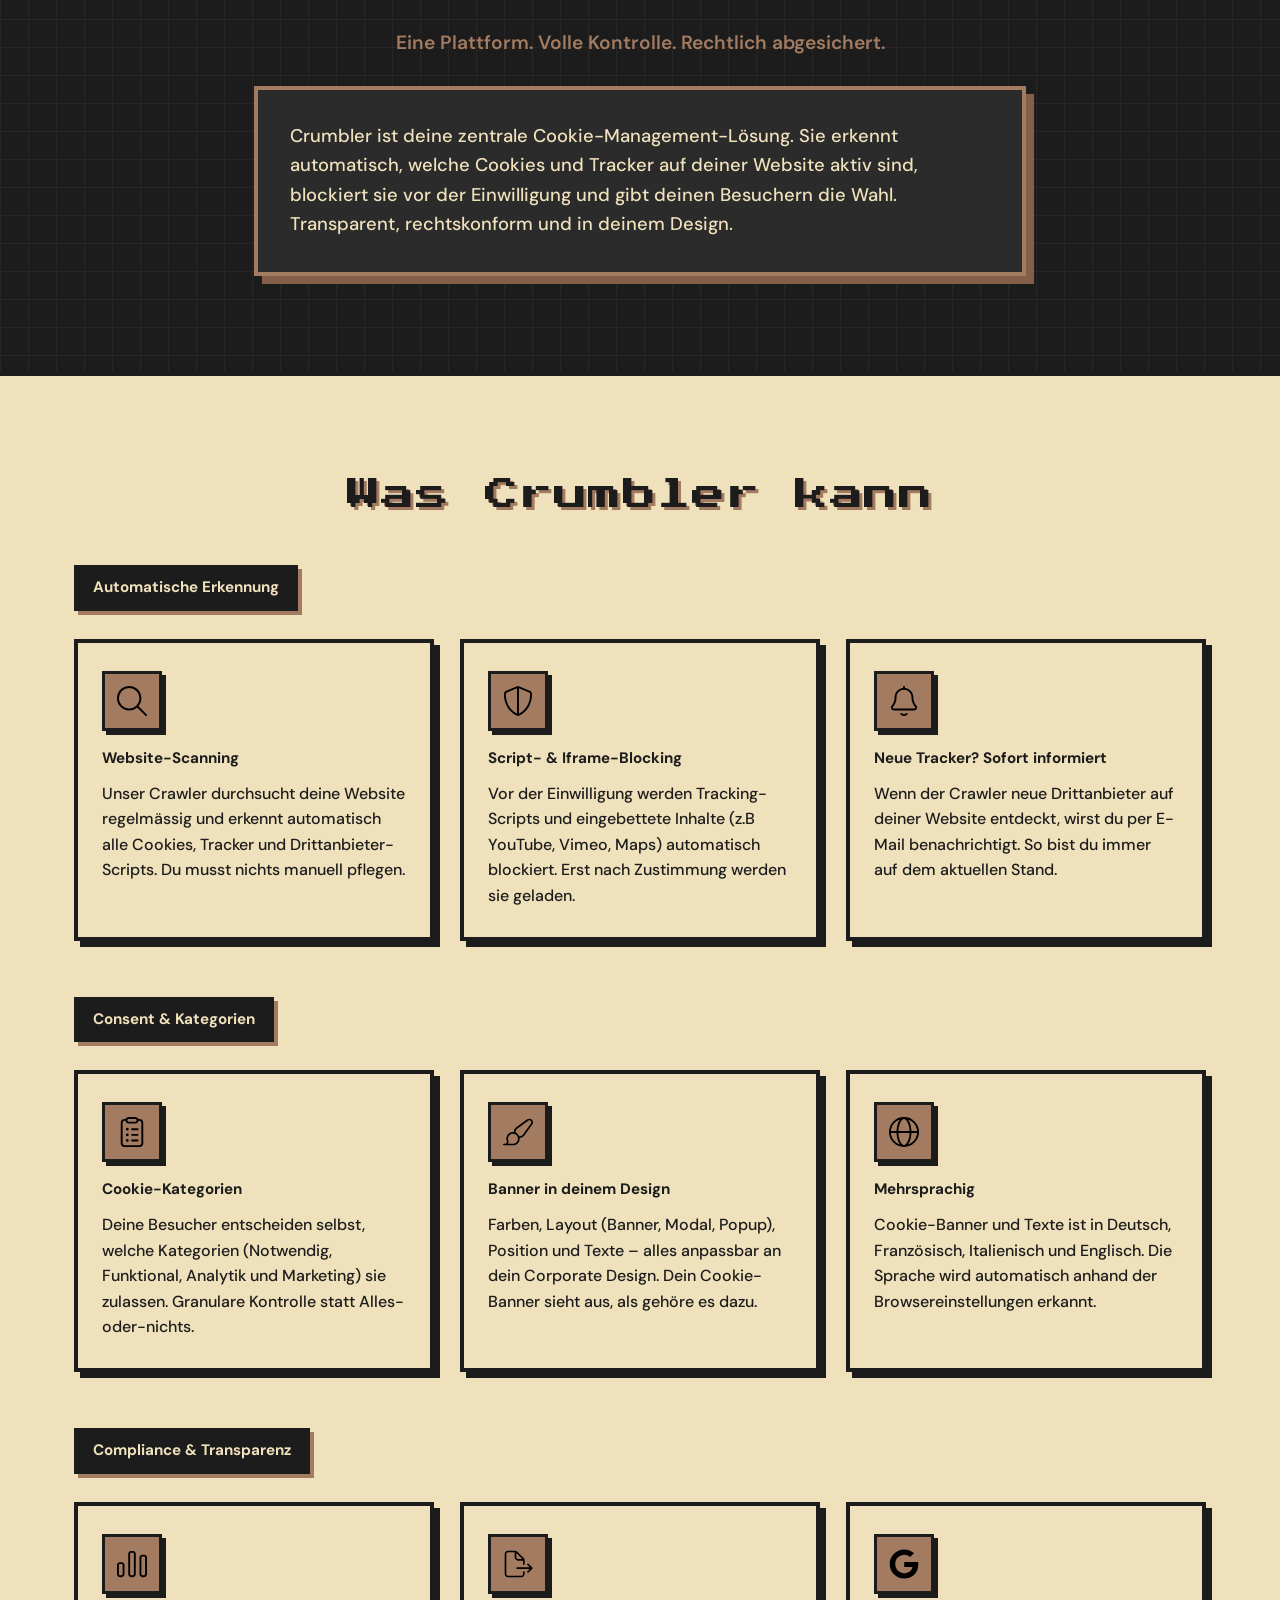
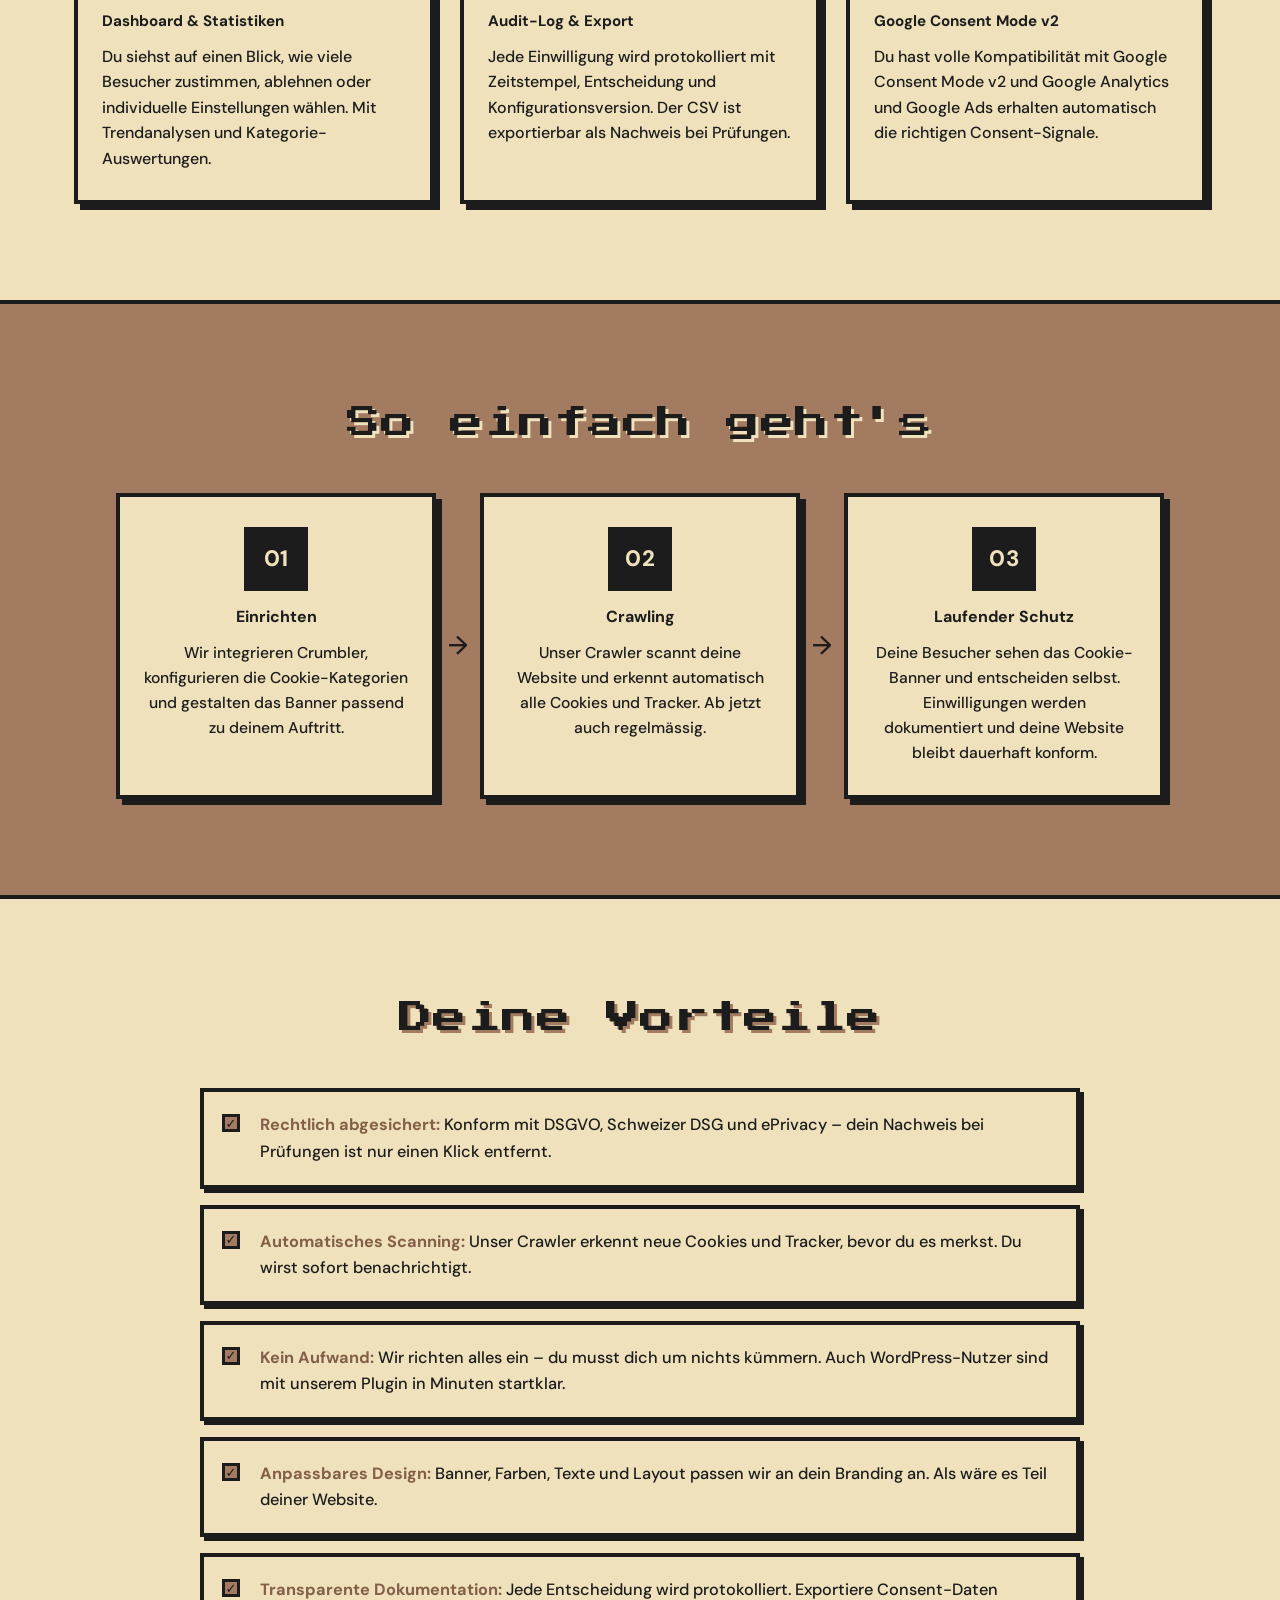
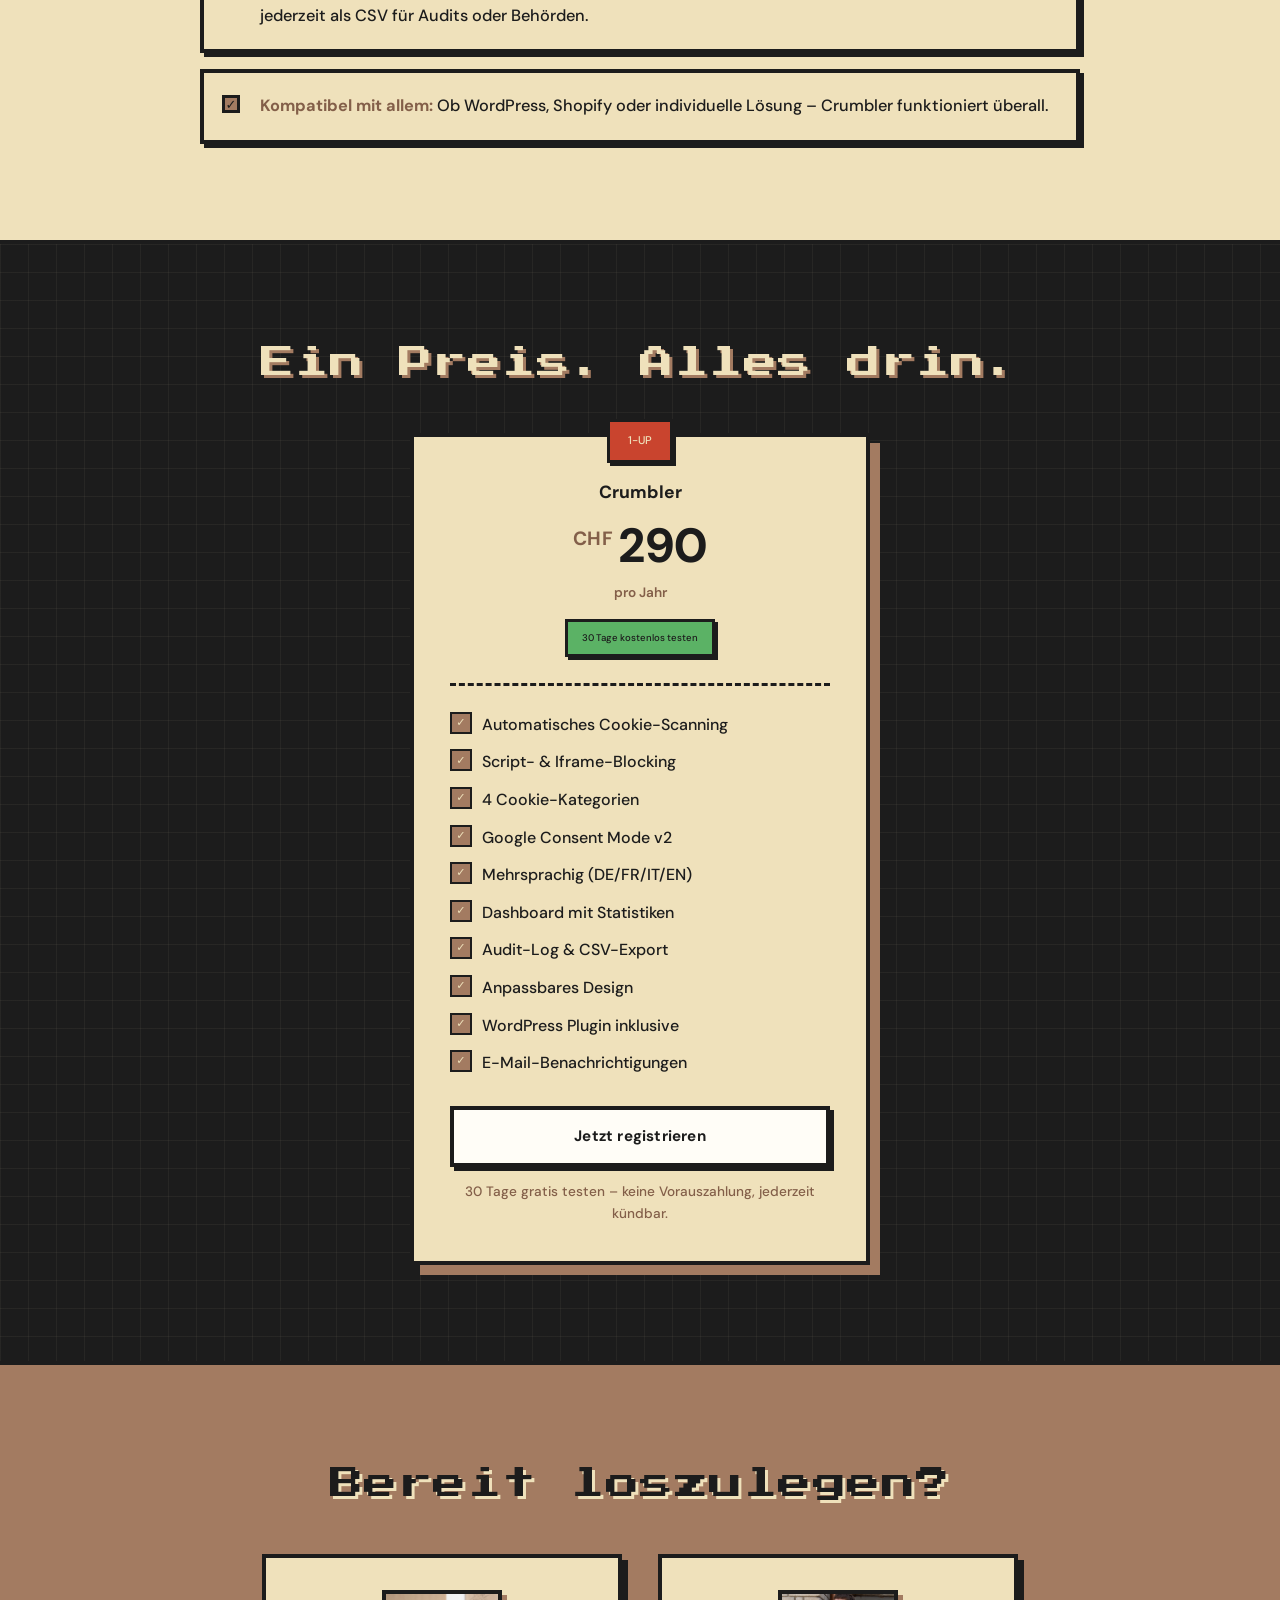
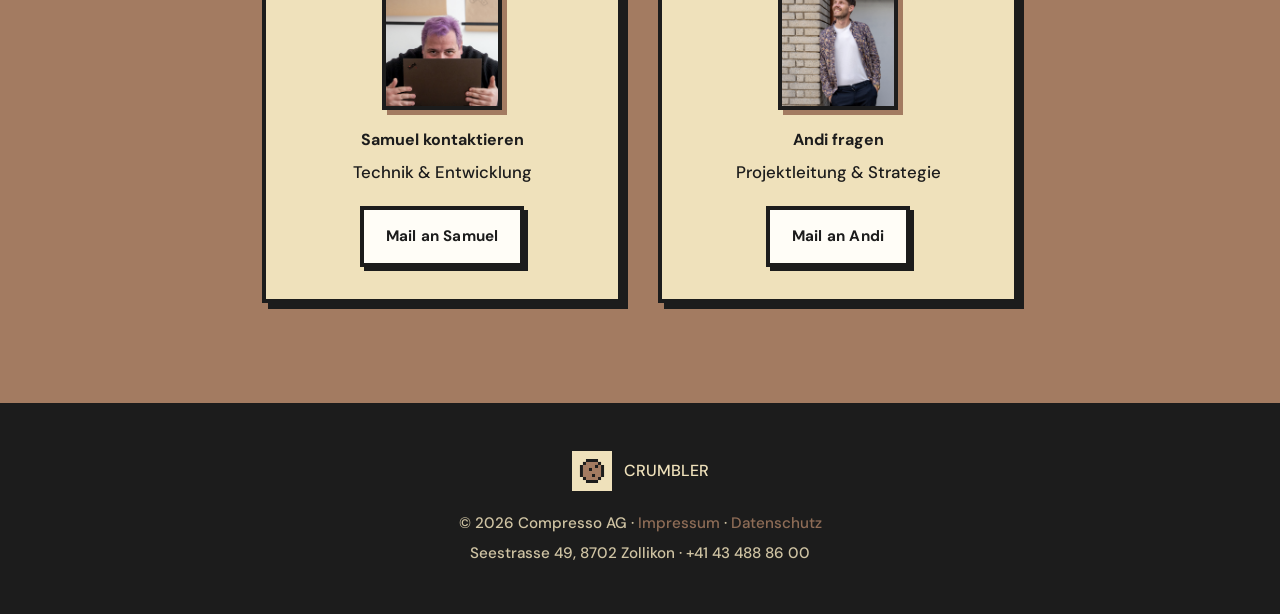
==== commit b2b55ada: "Registrieren-Button (Nav + Preis-Card) + 30-Tage-Gratis-Hinweis im Preisbereich" ====
--- a/index.html
+++ b/index.html
@@ -42,6 +42,7 @@
                     <li><a href="#features">Features</a></li>
                     <li><a href="#howitworks">So geht's</a></li>
                     <li><a href="#pricing">Preis</a></li>
+                    <li><a href="https://cmp.compresso.ch/register" class="btn btn-small btn-primary">Registrieren</a></li>
                     <li><a href="#contact" class="btn btn-small">Kontakt</a></li>
                 </ul>
             </nav>
@@ -275,6 +276,7 @@
                         <h3>Crumbler</h3>
                         <div class="price"><span class="price-cur">CHF</span>290</div>
                         <div class="sub-price">pro Jahr</div>
+                        <div class="trial-badge">30 Tage kostenlos testen</div>
                         <hr>
                         <ul class="features">
                             <li>Automatisches Cookie-Scanning</li>
@@ -288,7 +290,8 @@
                             <li>WordPress Plugin inklusive</li>
                             <li>E-Mail-Benachrichtigungen</li>
                         </ul>
-                        <a href="mailto:info@compresso.ch?subject=Anfrage%20Crumbler" class="btn btn-secondary btn-block">Jetzt anfragen</a>
+                        <a href="https://cmp.compresso.ch/register" class="btn btn-secondary btn-block">Jetzt registrieren</a>
+                        <p class="trial-fineprint">30 Tage gratis testen – keine Vorauszahlung, jederzeit kündbar.</p>
                     </div>
                 </div>
             </div>
--- a/css/styles.css
+++ b/css/styles.css
@@ -449,6 +449,19 @@
 .price { font-size: 2.6rem; line-height: 1; }
 .price-cur { font-size: 1rem; vertical-align: super; margin-right: 6px; color: var(--cookie-d); }
 .sub-price { font-family: var(--font-display); font-size: 0.6rem; margin-top: 12px; color: var(--cookie-d); }
+.trial-badge {
+    display: inline-block;
+    font-family: var(--font-display);
+    font-size: 0.6rem;
+    line-height: 1.4;
+    margin-top: 16px;
+    padding: 9px 14px;
+    background: var(--pico-green);
+    color: var(--ink);
+    border: 3px solid var(--ink);
+    box-shadow: 3px 3px 0 var(--ink);
+}
+.trial-fineprint { font-size: 0.85rem; margin-top: 14px; margin-bottom: 0; color: var(--cookie-d); }
 .price-card hr { border: none; border-top: 3px dashed var(--ink); margin: 26px 0; }
 .price-card .features { list-style: none; text-align: left; display: grid; gap: 12px; margin-bottom: 30px; }
 .price-card .features li { position: relative; padding-left: 32px; font-size: 1rem; }
